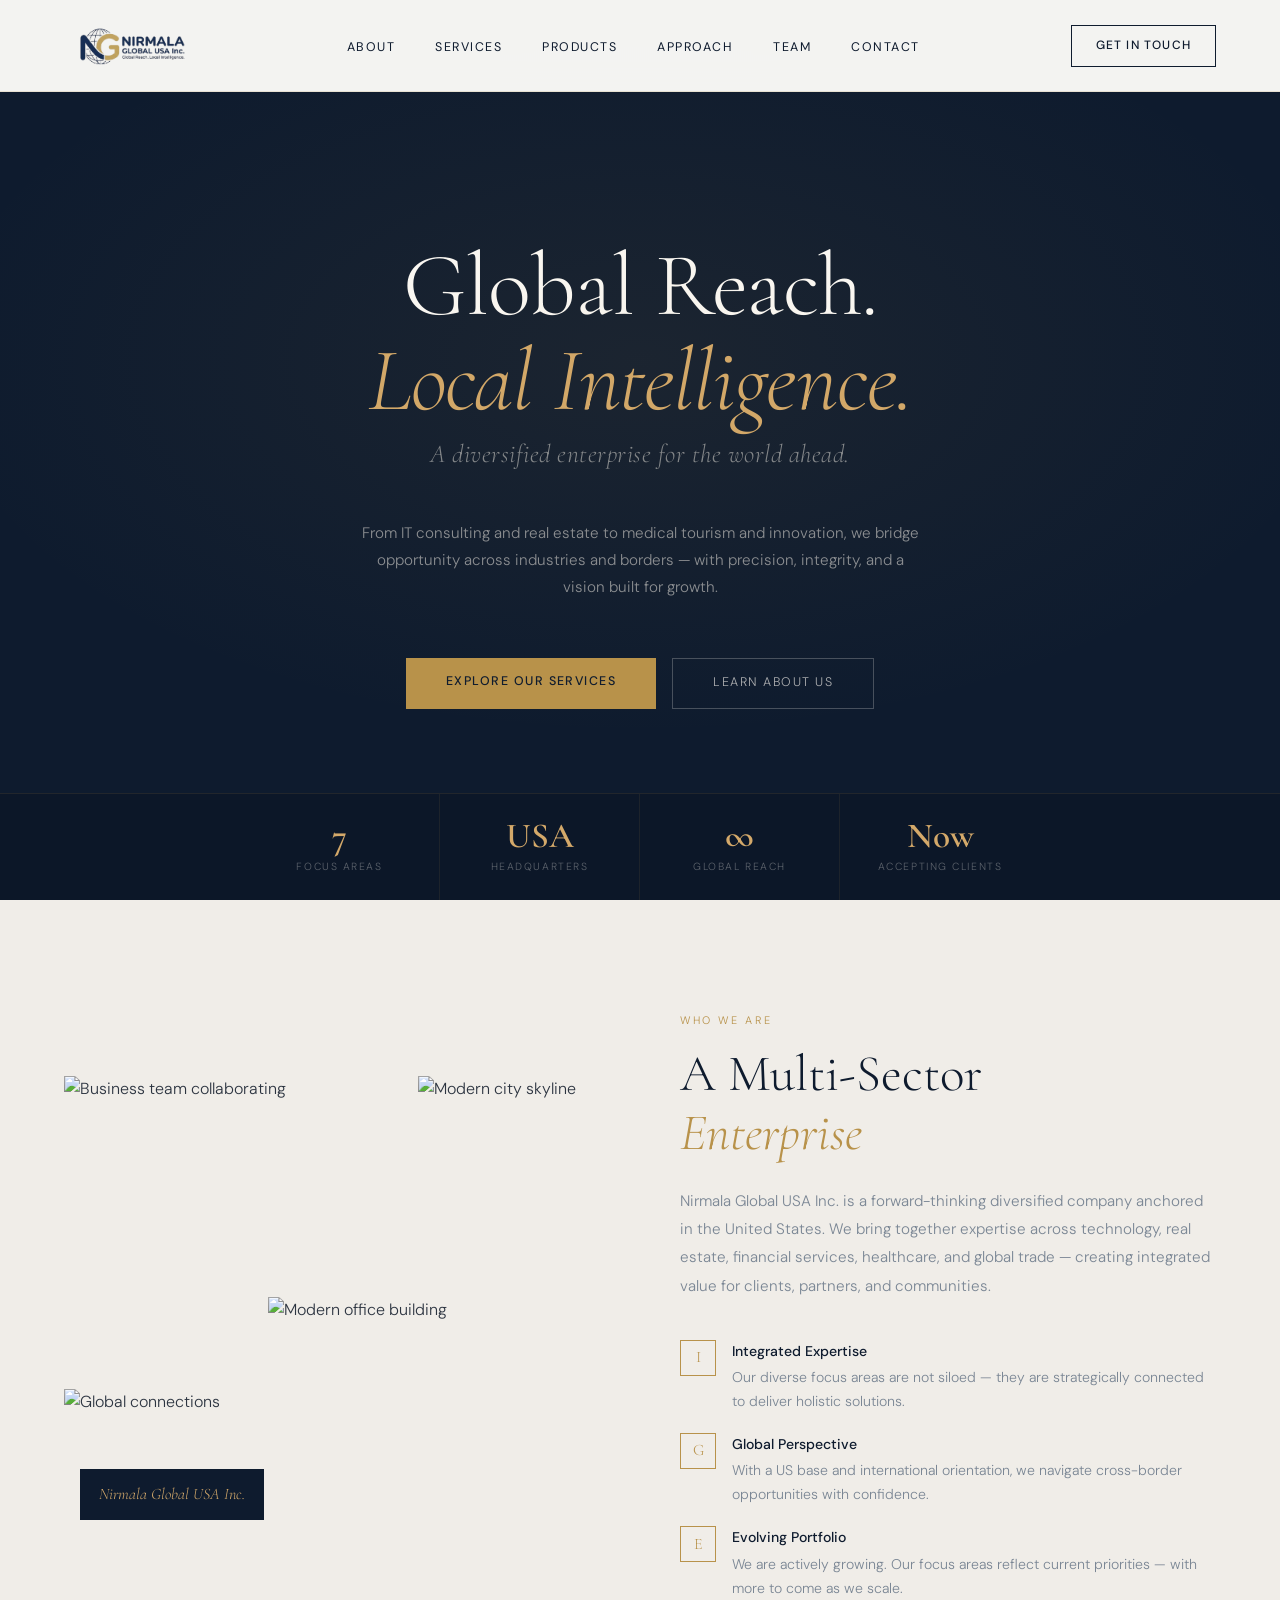
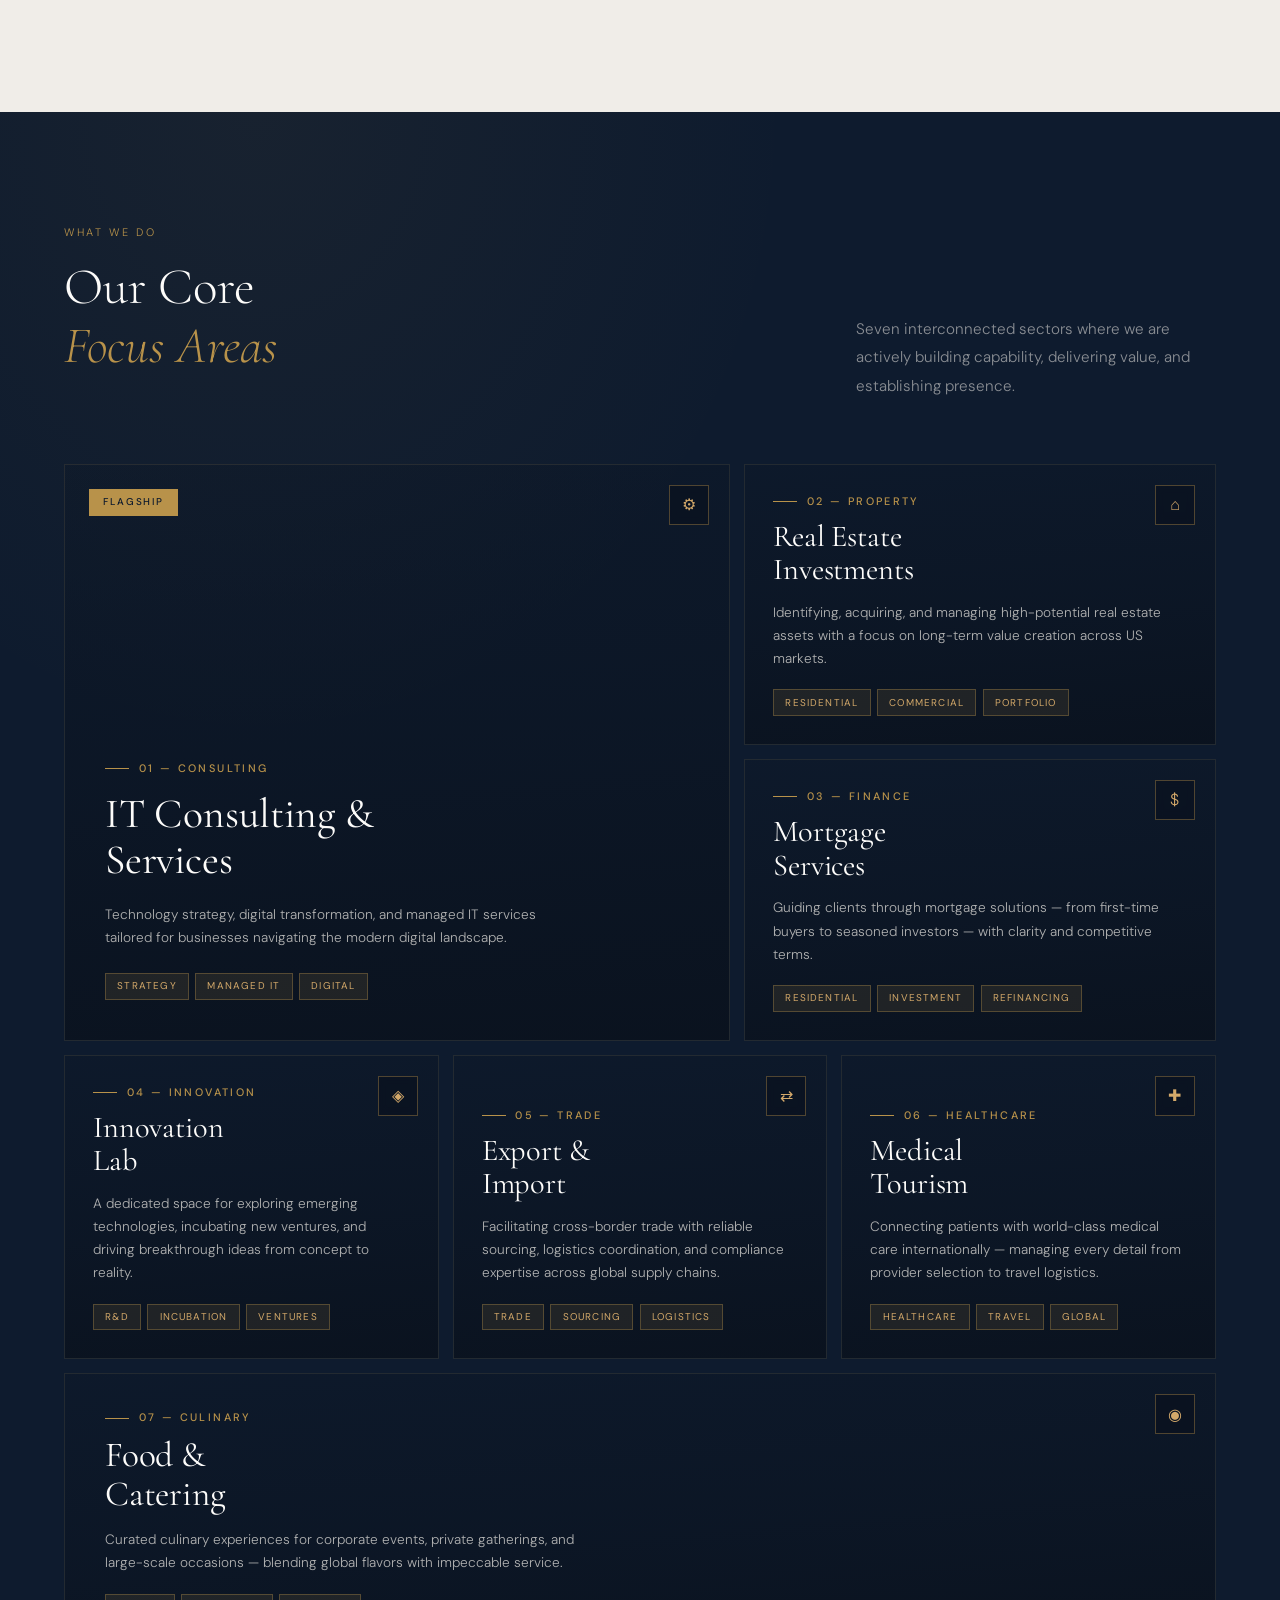
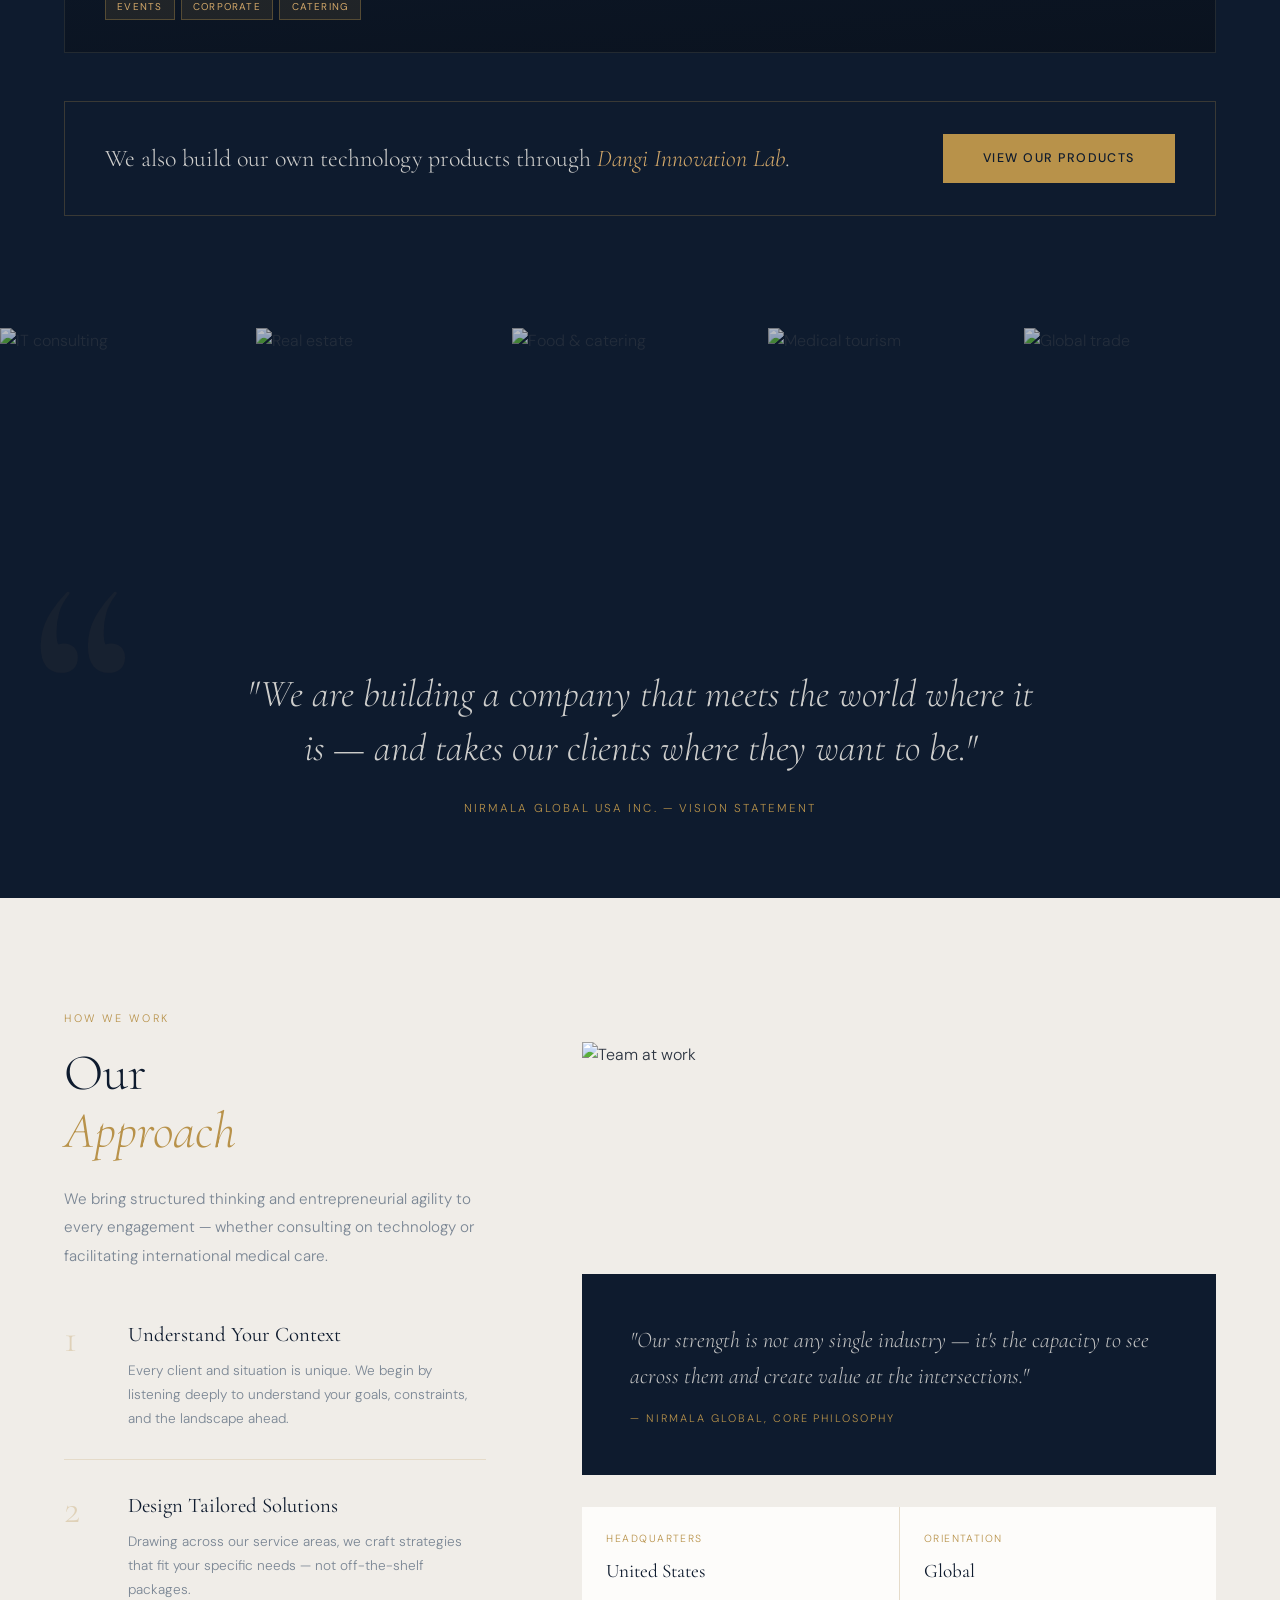
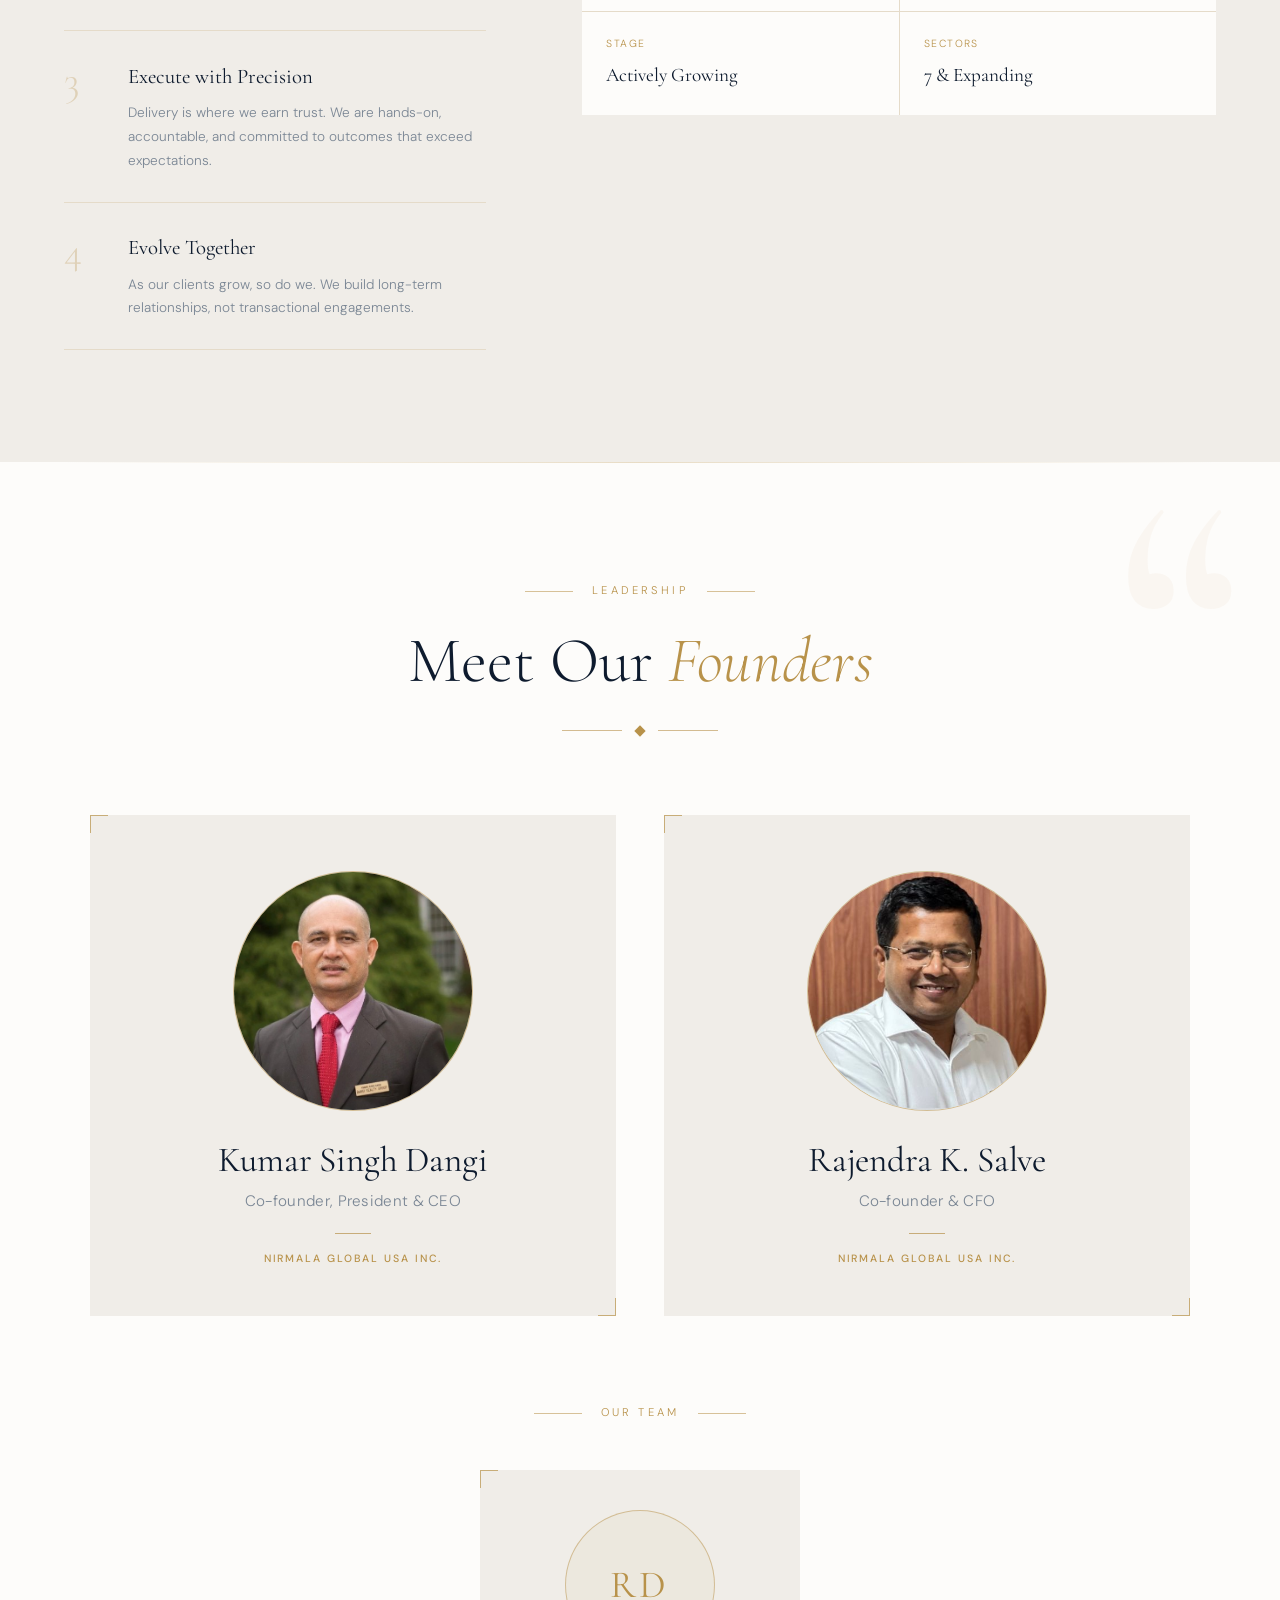
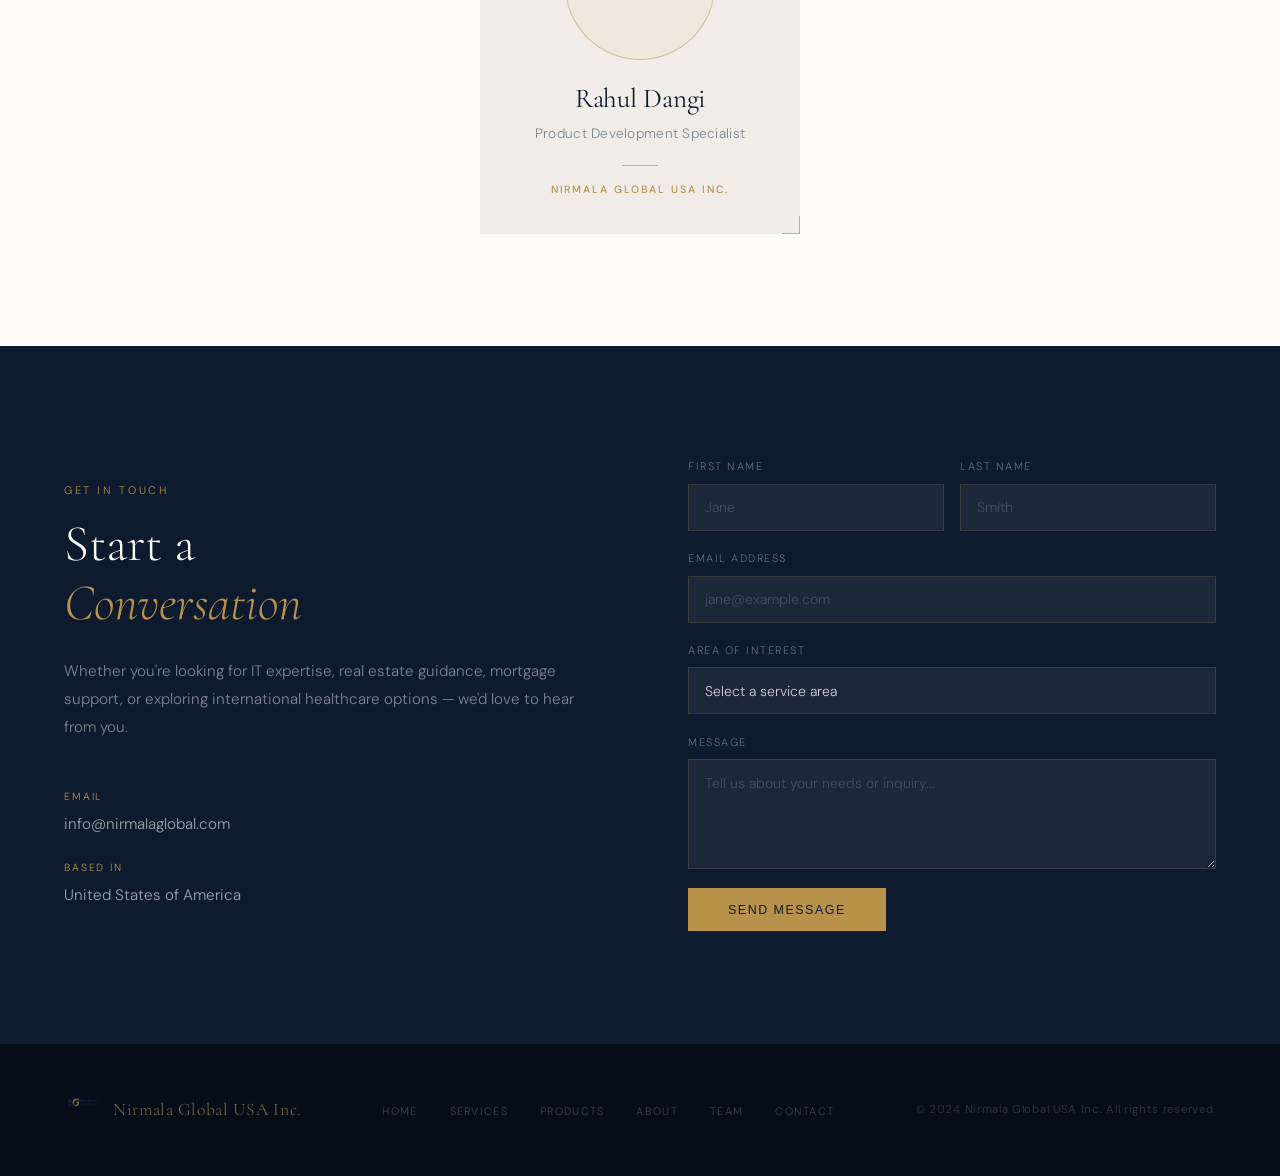
==== index.html @ 161fbc9d "Add Products page and team members section - New products.html listing Dangi Innovation Lab (feature" ====
<!DOCTYPE html>
<html lang="en">
<head>
<meta charset="UTF-8">
<meta name="viewport" content="width=device-width, initial-scale=1.0">
<title>Nirmala Global USA Inc.</title>
<link rel="preconnect" href="https://fonts.googleapis.com">
<link href="https://fonts.googleapis.com/css2?family=Cormorant+Garamond:ital,wght@0,300;0,400;0,600;1,300&family=DM+Sans:wght@300;400;500&display=swap" rel="stylesheet">
<link rel="stylesheet" href="css/styles.css">
</head>
<body>

<!-- NAV -->
<nav>
  <a href="#home" class="nav-logo">
    <img src="assets/nirmala-transparent.png" alt="Nirmala Global USA Inc.">
  </a>
  <ul class="nav-links">
    <li><a href="#about">About</a></li>
    <li><a href="#services">Services</a></li>
    <li><a href="products.html">Products</a></li>
    <li><a href="#approach">Approach</a></li>
    <li><a href="#leadership">Team</a></li>
    <li><a href="#contact">Contact</a></li>
  </ul>
  <a href="#contact" class="nav-cta">Get in Touch</a>
</nav>

<!-- HERO -->
<section class="hero" id="home">
  <div class="hero-bg-img"></div>
  <h1>Global Reach.<br><em>Local Intelligence.</em></h1>
  <p class="hero-tagline">A diversified enterprise for the world ahead.</p>
  <p class="hero-desc">
    From IT consulting and real estate to medical tourism and innovation,
    we bridge opportunity across industries and borders — with precision,
    integrity, and a vision built for growth.
  </p>
  <div class="hero-btns">
    <a href="#services" class="btn-primary">Explore Our Services</a>
    <a href="#about" class="btn-ghost">Learn About Us</a>
  </div>

  <div class="hero-stats">
    <div class="hero-stat">
      <div class="hero-stat-num">7</div>
      <div class="hero-stat-label">Focus Areas</div>
    </div>
    <div class="hero-stat">
      <div class="hero-stat-num">USA</div>
      <div class="hero-stat-label">Headquarters</div>
    </div>
    <div class="hero-stat">
      <div class="hero-stat-num">∞</div>
      <div class="hero-stat-label">Global Reach</div>
    </div>
    <div class="hero-stat">
      <div class="hero-stat-num">Now</div>
      <div class="hero-stat-label">Accepting Clients</div>
    </div>
  </div>
</section>

<!-- ABOUT -->
<section class="about" id="about">
  <div class="about-img-mosaic">
    <img class="mosaic-img mosaic-img-1" src="https://images.unsplash.com/photo-1521737604893-d14cc237f11d?w=800&auto=format&fit=crop&q=70" alt="Business team collaborating">
    <img class="mosaic-img mosaic-img-2" src="https://images.unsplash.com/photo-1486406146926-c627a92ad1ab?w=600&auto=format&fit=crop&q=70" alt="Modern city skyline">
    <img class="mosaic-img mosaic-img-3" src="https://images.unsplash.com/photo-1551836022-deb4988cc6c0?w=500&auto=format&fit=crop&q=70" alt="Global connections">
    <img class="mosaic-img mosaic-img-4" src="https://images.unsplash.com/photo-1560179707-f14e90ef3623?w=800&auto=format&fit=crop&q=70" alt="Modern office building">
    <div class="mosaic-label">Nirmala Global USA Inc.</div>
  </div>
  <div class="about-content">
    <div class="section-label">Who We Are</div>
    <h2 class="section-title">A Multi-Sector<br><em>Enterprise</em></h2>
    <p class="section-body">
      Nirmala Global USA Inc. is a forward-thinking diversified company
      anchored in the United States. We bring together expertise across
      technology, real estate, financial services, healthcare, and global trade
      — creating integrated value for clients, partners, and communities.
    </p>
    <div class="about-features">
      <div class="about-feature">
        <div class="about-feature-icon">I</div>
        <div class="about-feature-text">
          <strong>Integrated Expertise</strong>
          Our diverse focus areas are not siloed — they are strategically connected
          to deliver holistic solutions.
        </div>
      </div>
      <div class="about-feature">
        <div class="about-feature-icon">G</div>
        <div class="about-feature-text">
          <strong>Global Perspective</strong>
          With a US base and international orientation, we navigate
          cross-border opportunities with confidence.
        </div>
      </div>
      <div class="about-feature">
        <div class="about-feature-icon">E</div>
        <div class="about-feature-text">
          <strong>Evolving Portfolio</strong>
          We are actively growing. Our focus areas reflect current priorities —
          with more to come as we scale.
        </div>
      </div>
    </div>
  </div>
</section>

<!-- SERVICES -->
<section class="services" id="services">
  <div class="services-header">
    <div>
      <div class="section-label">What We Do</div>
      <h2 class="section-title">Our Core<br><em>Focus Areas</em></h2>
    </div>
    <p class="section-body" style="max-width:360px;">
      Seven interconnected sectors where we are actively building capability,
      delivering value, and establishing presence.
    </p>
  </div>

  <div class="services-grid">

    <div class="service-card">
      <div class="service-card-bg" style="background-image:url('https://images.unsplash.com/photo-1504384308090-c894fdcc538d?w=1400&auto=format&fit=crop&q=75')"></div>
      <div class="service-card-overlay"></div>
      <div class="service-card-accent-bar"></div>
      <div class="service-card-ribbon">Flagship</div>
      <div class="service-card-corner">⚙</div>
      <div class="service-card-body">
        <div class="service-num">01 — Consulting</div>
        <div class="service-name">IT Consulting &amp;<br>Services</div>
        <p class="service-desc">Technology strategy, digital transformation, and managed IT services tailored for businesses navigating the modern digital landscape.</p>
        <div class="service-tags">
          <span class="service-tag">Strategy</span>
          <span class="service-tag">Managed IT</span>
          <span class="service-tag">Digital</span>
        </div>
      </div>
    </div>

    <div class="service-card">
      <div class="service-card-bg" style="background-image:url('https://images.unsplash.com/photo-1486406146926-c627a92ad1ab?w=800&auto=format&fit=crop&q=70')"></div>
      <div class="service-card-overlay"></div>
      <div class="service-card-accent-bar"></div>
      <div class="service-card-corner">⌂</div>
      <div class="service-card-body">
        <div class="service-num">02 — Property</div>
        <div class="service-name">Real Estate<br>Investments</div>
        <p class="service-desc">Identifying, acquiring, and managing high-potential real estate assets with a focus on long-term value creation across US markets.</p>
        <div class="service-tags">
          <span class="service-tag">Residential</span>
          <span class="service-tag">Commercial</span>
          <span class="service-tag">Portfolio</span>
        </div>
      </div>
    </div>

    <div class="service-card">
      <div class="service-card-bg" style="background-image:url('https://images.unsplash.com/photo-1554224155-6726b3ff858f?w=800&auto=format&fit=crop&q=70')"></div>
      <div class="service-card-overlay"></div>
      <div class="service-card-accent-bar"></div>
      <div class="service-card-corner">$</div>
      <div class="service-card-body">
        <div class="service-num">03 — Finance</div>
        <div class="service-name">Mortgage<br>Services</div>
        <p class="service-desc">Guiding clients through mortgage solutions — from first-time buyers to seasoned investors — with clarity and competitive terms.</p>
        <div class="service-tags">
          <span class="service-tag">Residential</span>
          <span class="service-tag">Investment</span>
          <span class="service-tag">Refinancing</span>
        </div>
      </div>
    </div>

    <div class="service-card">
      <div class="service-card-bg" style="background-image:url('https://images.unsplash.com/photo-1518770660439-4636190af475?w=800&auto=format&fit=crop&q=70')"></div>
      <div class="service-card-overlay"></div>
      <div class="service-card-accent-bar"></div>
      <div class="service-card-corner">◈</div>
      <div class="service-card-body">
        <div class="service-num">04 — Innovation</div>
        <div class="service-name">Innovation<br>Lab</div>
        <p class="service-desc">A dedicated space for exploring emerging technologies, incubating new ventures, and driving breakthrough ideas from concept to reality.</p>
        <div class="service-tags">
          <span class="service-tag">R&amp;D</span>
          <span class="service-tag">Incubation</span>
          <span class="service-tag">Ventures</span>
        </div>
      </div>
    </div>

    <div class="service-card">
      <div class="service-card-bg" style="background-image:url('https://images.unsplash.com/photo-1586528116311-ad8dd3c8310d?w=800&auto=format&fit=crop&q=70')"></div>
      <div class="service-card-overlay"></div>
      <div class="service-card-accent-bar"></div>
      <div class="service-card-corner">⇄</div>
      <div class="service-card-body">
        <div class="service-num">05 — Trade</div>
        <div class="service-name">Export &amp;<br>Import</div>
        <p class="service-desc">Facilitating cross-border trade with reliable sourcing, logistics coordination, and compliance expertise across global supply chains.</p>
        <div class="service-tags">
          <span class="service-tag">Trade</span>
          <span class="service-tag">Sourcing</span>
          <span class="service-tag">Logistics</span>
        </div>
      </div>
    </div>

    <div class="service-card">
      <div class="service-card-bg" style="background-image:url('https://images.unsplash.com/photo-1576091160399-112ba8d25d1d?w=1200&auto=format&fit=crop&q=70')"></div>
      <div class="service-card-overlay"></div>
      <div class="service-card-accent-bar"></div>
      <div class="service-card-corner">✚</div>
      <div class="service-card-body">
        <div class="service-num">06 — Healthcare</div>
        <div class="service-name">Medical<br>Tourism</div>
        <p class="service-desc">Connecting patients with world-class medical care internationally — managing every detail from provider selection to travel logistics.</p>
        <div class="service-tags">
          <span class="service-tag">Healthcare</span>
          <span class="service-tag">Travel</span>
          <span class="service-tag">Global</span>
        </div>
      </div>
    </div>

    <div class="service-card">
      <div class="service-card-bg" style="background-image:url('https://images.unsplash.com/photo-1414235077428-338989a2e8c0?w=800&auto=format&fit=crop&q=70')"></div>
      <div class="service-card-overlay"></div>
      <div class="service-card-accent-bar"></div>
      <div class="service-card-corner">◉</div>
      <div class="service-card-body">
        <div class="service-num">07 — Culinary</div>
        <div class="service-name">Food &amp;<br>Catering</div>
        <p class="service-desc">Curated culinary experiences for corporate events, private gatherings, and large-scale occasions — blending global flavors with impeccable service.</p>
        <div class="service-tags">
          <span class="service-tag">Events</span>
          <span class="service-tag">Corporate</span>
          <span class="service-tag">Catering</span>
        </div>
      </div>
    </div>

  </div>

  <div class="services-products-cta">
    <p>We also build our own technology products through <em>Dangi Innovation Lab</em>.</p>
    <a href="products.html" class="btn-primary">View Our Products</a>
  </div>
</section>

<!-- GALLERY STRIP -->
<div class="gallery-strip">
  <div class="gallery-strip-inner">
    <div class="gallery-strip-item">
      <img src="https://images.unsplash.com/photo-1504384308090-c894fdcc538d?w=600&auto=format&fit=crop&q=70" alt="IT consulting">
      <div class="gallery-strip-item-label">IT Consulting</div>
    </div>
    <div class="gallery-strip-item">
      <img src="https://images.unsplash.com/photo-1560518883-ce09059eeffa?w=600&auto=format&fit=crop&q=70" alt="Real estate">
      <div class="gallery-strip-item-label">Real Estate</div>
    </div>
    <div class="gallery-strip-item">
      <img src="https://images.unsplash.com/photo-1414235077428-338989a2e8c0?w=600&auto=format&fit=crop&q=70" alt="Food & catering">
      <div class="gallery-strip-item-label">Food &amp; Catering</div>
    </div>
    <div class="gallery-strip-item">
      <img src="https://images.unsplash.com/photo-1576091160399-112ba8d25d1d?w=600&auto=format&fit=crop&q=70" alt="Medical tourism">
      <div class="gallery-strip-item-label">Medical Tourism</div>
    </div>
    <div class="gallery-strip-item">
      <img src="https://images.unsplash.com/photo-1586528116311-ad8dd3c8310d?w=600&auto=format&fit=crop&q=70" alt="Global trade">
      <div class="gallery-strip-item-label">Global Trade</div>
    </div>
  </div>
</div>

<!-- QUOTE BAND -->
<div class="quote-band">
  <p class="quote-text">
    "We are building a company that meets the world where it is —
    and takes our clients where they want to be."
  </p>
  <div class="quote-attr">Nirmala Global USA Inc. — Vision Statement</div>
</div>

<!-- APPROACH -->
<section class="approach" id="approach">
  <div>
    <div class="section-label">How We Work</div>
    <h2 class="section-title">Our<br><em>Approach</em></h2>
    <p class="section-body">
      We bring structured thinking and entrepreneurial agility to every
      engagement — whether consulting on technology or facilitating
      international medical care.
    </p>
    <div class="approach-steps">
      <div class="approach-step">
        <div class="step-num">1</div>
        <div class="step-content">
          <h4>Understand Your Context</h4>
          <p>Every client and situation is unique. We begin by listening deeply to
          understand your goals, constraints, and the landscape ahead.</p>
        </div>
      </div>
      <div class="approach-step">
        <div class="step-num">2</div>
        <div class="step-content">
          <h4>Design Tailored Solutions</h4>
          <p>Drawing across our service areas, we craft strategies that fit your
          specific needs — not off-the-shelf packages.</p>
        </div>
      </div>
      <div class="approach-step">
        <div class="step-num">3</div>
        <div class="step-content">
          <h4>Execute with Precision</h4>
          <p>Delivery is where we earn trust. We are hands-on, accountable, and
          committed to outcomes that exceed expectations.</p>
        </div>
      </div>
      <div class="approach-step">
        <div class="step-num">4</div>
        <div class="step-content">
          <h4>Evolve Together</h4>
          <p>As our clients grow, so do we. We build long-term relationships,
          not transactional engagements.</p>
        </div>
      </div>
    </div>
  </div>

  <div class="approach-right">
    <div style="width:100%;height:200px;overflow:hidden;margin-bottom:2rem;">
      <img src="https://images.unsplash.com/photo-1522071820081-009f0129c71c?w=900&auto=format&fit=crop&q=75" alt="Team at work" style="width:100%;height:100%;object-fit:cover;display:block;">
    </div>
    <div class="approach-highlight">
      <p>"Our strength is not any single industry — it's the capacity
      to see across them and create value at the intersections."</p>
      <span>— Nirmala Global, Core Philosophy</span>
    </div>
    <div class="approach-pillars">
      <div class="approach-pillar">
        <div class="pillar-label">Headquarters</div>
        <div class="pillar-value">United States</div>
      </div>
      <div class="approach-pillar">
        <div class="pillar-label">Orientation</div>
        <div class="pillar-value">Global</div>
      </div>
      <div class="approach-pillar">
        <div class="pillar-label">Stage</div>
        <div class="pillar-value">Actively Growing</div>
      </div>
      <div class="approach-pillar">
        <div class="pillar-label">Sectors</div>
        <div class="pillar-value">7 &amp; Expanding</div>
      </div>
    </div>
  </div>
</section>

<!-- LEADERSHIP -->
<section class="leadership" id="leadership">
  <div class="leadership-header">
    <div class="leadership-eyebrow"><span>Leadership</span></div>
    <h2 class="section-title leadership-title">Meet Our <em>Founders</em></h2>
    <div class="leadership-ornament">
      <span class="leadership-ornament-line"></span>
      <span class="leadership-ornament-diamond"></span>
      <span class="leadership-ornament-line"></span>
    </div>
  </div>

  <div class="team-grid">

    <article class="team-card">
      <div class="team-card-avatar">
        <span class="team-monogram">KSD</span>
        <img src="assets/kumar-singh-dangi.jpg" alt="Kumar Singh Dangi" onerror="this.remove()">
      </div>
      <div class="team-card-body">
        <h3 class="team-name">Kumar Singh Dangi</h3>
        <div class="team-role">Co-founder, President &amp; CEO</div>
        <div class="team-divider"></div>
        <div class="team-org">Nirmala Global USA Inc.</div>
      </div>
    </article>

    <article class="team-card">
      <div class="team-card-avatar">
        <span class="team-monogram">RKS</span>
        <img src="assets/rajendra-salve.jpg" alt="Rajendra K. Salve" onerror="this.remove()">
      </div>
      <div class="team-card-body">
        <h3 class="team-name">Rajendra K. Salve</h3>
        <div class="team-role">Co-founder &amp; CFO</div>
        <div class="team-divider"></div>
        <div class="team-org">Nirmala Global USA Inc.</div>
      </div>
    </article>

  </div>

  <!-- TEAM -->
  <div class="team-subheader">
    <div class="leadership-eyebrow"><span>Our Team</span></div>
  </div>

  <div class="team-grid team-grid-members">
    <!--
      TEAM MEMBER TEMPLATE: copy one <article> block to add a person.
      Add the photo at the <img> path; until then the initials are shown.
    -->
    <article class="team-card team-card-member">
      <div class="team-card-avatar">
        <span class="team-monogram">RD</span>
        <img src="assets/rahul-dangi.jpg" alt="Rahul Dangi" onerror="this.remove()">
      </div>
      <div class="team-card-body">
        <h3 class="team-name">Rahul Dangi</h3>
        <div class="team-role">Product Development Specialist</div>
        <div class="team-divider"></div>
        <div class="team-org">Nirmala Global USA Inc.</div>
      </div>
    </article>
  </div>
</section>

<!-- CONTACT -->
<section class="contact" id="contact">
  <div>
    <div class="section-label">Get In Touch</div>
    <h2 class="section-title">Start a<br><em>Conversation</em></h2>
    <p class="section-body">
      Whether you're looking for IT expertise, real estate guidance, mortgage
      support, or exploring international healthcare options — we'd love to
      hear from you.
    </p>
    <div style="margin-top:3rem; display:flex; flex-direction:column; gap:1.5rem;">
      <div>
        <div style="font-size:0.65rem;letter-spacing:0.18em;text-transform:uppercase;color:var(--gold);margin-bottom:0.4rem;">Email</div>
        <div style="font-size:0.95rem;color:rgba(240,237,232,0.65);">info@nirmalaglobal.com</div>
      </div>
      <div>
        <div style="font-size:0.65rem;letter-spacing:0.18em;text-transform:uppercase;color:var(--gold);margin-bottom:0.4rem;">Based In</div>
        <div style="font-size:0.95rem;color:rgba(240,237,232,0.65);">United States of America</div>
      </div>
    </div>
  </div>

  <div>
    <div class="contact-form">
      <div class="form-row">
        <div class="form-group">
          <label>First Name</label>
          <input type="text" placeholder="Jane">
        </div>
        <div class="form-group">
          <label>Last Name</label>
          <input type="text" placeholder="Smith">
        </div>
      </div>
      <div class="form-group">
        <label>Email Address</label>
        <input type="email" placeholder="jane@example.com">
      </div>
      <div class="form-group">
        <label>Area of Interest</label>
        <select>
          <option value="" disabled selected>Select a service area</option>
          <option>IT Consulting &amp; Services</option>
          <option>Real Estate Investments</option>
          <option>Mortgage Services</option>
          <option>Innovation Lab</option>
          <option>Export &amp; Import</option>
          <option>Medical Tourism</option>
          <option>Food &amp; Catering Services</option>
          <option>General Inquiry</option>
        </select>
      </div>
      <div class="form-group">
        <label>Message</label>
        <textarea placeholder="Tell us about your needs or inquiry..."></textarea>
      </div>
      <button class="btn-primary" type="button" style="align-self:flex-start;">Send Message</button>
    </div>
  </div>
</section>

<!-- FOOTER -->
<footer>
  <div style="display:flex;align-items:center;gap:0.8rem;">
    <div style="width:36px;height:36px;overflow:hidden;flex-shrink:0;opacity:0.75;">
      <img src="assets/nirmala-transparent.png" alt="Nirmala Global USA Inc." style="width:100%;height:auto;display:block;object-fit:contain;object-position:top;">
    </div>
    <div class="footer-brand">Nirmala Global USA Inc.</div>
  </div>
  <ul class="footer-links">
    <li><a href="#home">Home</a></li>
    <li><a href="#services">Services</a></li>
    <li><a href="products.html">Products</a></li>
    <li><a href="#about">About</a></li>
    <li><a href="#leadership">Team</a></li>
    <li><a href="#contact">Contact</a></li>
  </ul>
  <div class="footer-copy">© 2024 Nirmala Global USA Inc. All rights reserved.</div>
</footer>

</body>
</html>
---- css/styles.css ----
*, *::before, *::after { box-sizing: border-box; margin: 0; padding: 0; }

:root {
  --gold: #B8924A;
  --gold-light: #D4A96A;
  --gold-pale: #F5EDD8;
  --navy: #0E1B2E;
  --navy-mid: #1C2E46;
  --slate: #3A4A5C;
  --mist: #F0EDE8;
  --white: #FDFCFA;
  --text-body: #2C3440;
  --text-muted: #7A8694;
  --border: rgba(184,146,74,0.2);
}

html { scroll-behavior: smooth; }

body {
  font-family: 'DM Sans', sans-serif;
  background: var(--white);
  color: var(--text-body);
  line-height: 1.6;
  font-weight: 300;
}

/* ─── NAV ─── */
nav {
  position: fixed; top: 0; left: 0; right: 0; z-index: 100;
  display: flex; align-items: center; justify-content: space-between;
  padding: 0.6rem 5vw;
  background: rgba(253,252,250,0.96);
  backdrop-filter: blur(12px);
  border-bottom: 1px solid rgba(184,146,74,0.18);
}

.nav-logo {
  display: flex; align-items: center; gap: 0;
  text-decoration: none;
}
.nav-logo img {
  height: 72px; width: auto; display: block;
}

.nav-links {
  display: flex; gap: 2.5rem; list-style: none;
}
.nav-links a {
  font-size: 0.78rem; letter-spacing: 0.12em; text-transform: uppercase;
  color: var(--navy); text-decoration: none;
  font-weight: 400;
  transition: color 0.2s;
}
.nav-links a:hover { color: var(--gold); }

.nav-cta {
  font-size: 0.75rem; letter-spacing: 0.1em; text-transform: uppercase;
  padding: 0.65rem 1.5rem;
  border: 1px solid var(--navy);
  color: var(--navy);
  background: transparent;
  cursor: pointer; text-decoration: none;
  font-weight: 500;
  transition: background 0.2s, color 0.2s, border-color 0.2s;
}
.nav-cta:hover { background: var(--navy); color: var(--gold-light); border-color: var(--navy); }

/* ─── HERO ─── */
.hero {
  min-height: 100vh;
  background: var(--navy);
  display: flex; flex-direction: column; align-items: center; justify-content: center;
  text-align: center;
  padding: 8rem 5vw 5rem;
  position: relative; overflow: hidden;
}

.hero::before {
  content: '';
  position: absolute; inset: 0;
  background: radial-gradient(ellipse 80% 60% at 50% 40%, rgba(184,146,74,0.08) 0%, transparent 70%);
  pointer-events: none;
}

.hero-eyebrow {
  font-size: 0.7rem; letter-spacing: 0.28em; text-transform: uppercase;
  color: var(--gold);
  margin-bottom: 1.8rem;
  display: flex; align-items: center; gap: 1rem;
}
.hero-eyebrow::before, .hero-eyebrow::after {
  content: ''; display: block; width: 2.5rem; height: 1px; background: var(--gold); opacity: 0.5;
}

.hero h1 {
  font-family: 'Cormorant Garamond', serif;
  font-size: clamp(3rem, 7vw, 6.5rem);
  font-weight: 300; line-height: 1.05;
  color: var(--white);
  letter-spacing: -0.01em;
  margin-bottom: 0.4rem;
}

.hero h1 em {
  font-style: italic; color: var(--gold-light);
}

.hero-tagline {
  font-family: 'Cormorant Garamond', serif;
  font-size: clamp(1.1rem, 2.5vw, 1.6rem);
  font-weight: 300; font-style: italic;
  color: rgba(240,237,232,0.5);
  margin-bottom: 2.8rem;
  letter-spacing: 0.02em;
}

.hero-desc {
  max-width: 560px;
  font-size: 0.95rem; line-height: 1.8;
  color: rgba(240,237,232,0.55);
  margin-bottom: 3.5rem;
}

.hero-btns {
  display: flex; gap: 1rem; flex-wrap: wrap; justify-content: center;
}

.btn-primary {
  padding: 0.9rem 2.5rem;
  background: var(--gold);
  color: var(--navy);
  font-size: 0.78rem; letter-spacing: 0.12em; text-transform: uppercase;
  font-weight: 500;
  text-decoration: none; border: none; cursor: pointer;
  transition: background 0.2s;
}
.btn-primary:hover { background: var(--gold-light); }

.btn-ghost {
  padding: 0.9rem 2.5rem;
  border: 1px solid rgba(240,237,232,0.25);
  color: rgba(240,237,232,0.7);
  font-size: 0.78rem; letter-spacing: 0.12em; text-transform: uppercase;
  text-decoration: none; cursor: pointer;
  transition: border-color 0.2s, color 0.2s;
  background: transparent;
}
.btn-ghost:hover { border-color: var(--gold); color: var(--gold-light); }

.hero-stats {
  position: absolute; bottom: 0; left: 0; right: 0;
  display: flex; justify-content: center;
  border-top: 1px solid rgba(184,146,74,0.12);
  background: rgba(10,20,35,0.5);
}
.hero-stat {
  flex: 1; max-width: 200px;
  padding: 1.5rem 1rem; text-align: center;
  border-right: 1px solid rgba(184,146,74,0.1);
}
.hero-stat:last-child { border-right: none; }
.hero-stat-num {
  font-family: 'Cormorant Garamond', serif;
  font-size: 2.2rem; font-weight: 600;
  color: var(--gold-light);
  line-height: 1;
}
.hero-stat-label {
  font-size: 0.65rem; letter-spacing: 0.15em; text-transform: uppercase;
  color: rgba(240,237,232,0.35);
  margin-top: 0.4rem;
}

/* ─── SECTION BASE ─── */
section { padding: 7rem 5vw; }

.section-label {
  font-size: 0.68rem; letter-spacing: 0.24em; text-transform: uppercase;
  color: var(--gold); margin-bottom: 1rem;
}

.section-title {
  font-family: 'Cormorant Garamond', serif;
  font-size: clamp(2rem, 4vw, 3.2rem);
  font-weight: 300; line-height: 1.15;
  color: var(--navy);
  margin-bottom: 1.5rem;
}

.section-title em { font-style: italic; color: var(--gold); }

.section-body {
  font-size: 0.95rem; color: var(--text-muted);
  line-height: 1.85; max-width: 560px;
}

/* ─── ABOUT ─── */
.about {
  background: var(--mist);
  display: grid; grid-template-columns: 1fr 1fr; gap: 5rem; align-items: center;
}

.about-visual {
  position: relative; height: 420px;
}

.about-card {
  position: absolute;
  background: var(--navy);
  padding: 2.5rem;
}
.about-card-main {
  inset: 0 3rem 3rem 0;
  display: flex; flex-direction: column; justify-content: flex-end;
}
.about-card-accent {
  right: 0; bottom: 0; width: 55%; height: 45%;
  background: var(--gold);
  display: flex; align-items: center; justify-content: center;
}
.about-card-title {
  font-family: 'Cormorant Garamond', serif;
  font-size: 2rem; font-weight: 300;
  color: var(--white); line-height: 1.2;
}
.about-card-sub {
  font-size: 0.7rem; letter-spacing: 0.14em; text-transform: uppercase;
  color: rgba(212,169,106,0.6); margin-top: 0.5rem;
}
.about-card-accent-text {
  font-family: 'Cormorant Garamond', serif;
  font-size: 1.1rem; font-style: italic;
  color: var(--navy); text-align: center; padding: 1rem;
  line-height: 1.4;
}

.about-content { }
.about-features {
  margin-top: 2.5rem;
  display: flex; flex-direction: column; gap: 1.2rem;
}
.about-feature {
  display: flex; gap: 1rem; align-items: flex-start;
}
.about-feature-icon {
  width: 36px; height: 36px; flex-shrink: 0;
  border: 1px solid var(--gold);
  display: flex; align-items: center; justify-content: center;
  font-family: 'Cormorant Garamond', serif;
  font-size: 1rem; color: var(--gold);
}
.about-feature-text {
  font-size: 0.88rem; color: var(--text-muted); line-height: 1.7;
}
.about-feature-text strong {
  font-weight: 500; color: var(--navy); display: block; margin-bottom: 0.15rem;
}

/* ─── SERVICES ─── */
.services { background: var(--navy); padding: 7rem 5vw; position: relative; overflow: hidden; }
.services::before {
  content: ''; position: absolute; inset: 0;
  background: radial-gradient(ellipse 60% 50% at 20% 0%, rgba(184,146,74,0.06) 0%, transparent 70%);
  pointer-events: none;
}
.services-header {
  display: flex; justify-content: space-between; align-items: flex-end;
  margin-bottom: 4rem; flex-wrap: wrap; gap: 2rem;
  position: relative; z-index: 2;
}
.services-header .section-title { color: var(--white); }
.services-header .section-body { color: rgba(240,237,232,0.55); }

.services-grid {
  display: grid;
  grid-template-columns: repeat(12, 1fr);
  gap: 14px;
  position: relative; z-index: 2;
}

/* Asymmetric magazine grid */
.service-card:nth-child(1) { grid-column: span 7; grid-row: span 2; min-height: 520px; }
.service-card:nth-child(2) { grid-column: span 5; }
.service-card:nth-child(3) { grid-column: span 5; }
.service-card:nth-child(4) { grid-column: span 4; }
.service-card:nth-child(5) { grid-column: span 4; }
.service-card:nth-child(6) { grid-column: span 4; }
.service-card:nth-child(7) { grid-column: span 12; min-height: 280px; }

.service-card {
  position: relative; overflow: hidden;
  min-height: 260px;
  cursor: default;
  display: flex; flex-direction: column; justify-content: flex-end;
  border: 1px solid rgba(184,146,74,0.12);
  transition: border-color 0.4s, transform 0.4s;
}
.service-card:hover {
  border-color: rgba(184,146,74,0.5);
  transform: translateY(-3px);
}

.service-card-bg {
  position: absolute; inset: 0;
  background-size: cover; background-position: center;
  transition: transform 0.8s ease, filter 0.4s;
  filter: brightness(0.55) saturate(0.9) contrast(1.05);
}
.service-card:hover .service-card-bg {
  transform: scale(1.08);
  filter: brightness(0.65) saturate(1.1) contrast(1.1);
}

.service-card-overlay {
  position: absolute; inset: 0;
  background: linear-gradient(175deg, rgba(10,18,30,0.2) 0%, rgba(10,18,30,0.55) 55%, rgba(10,18,30,0.95) 100%);
  transition: opacity 0.4s;
}

.service-card-accent-bar {
  position: absolute; bottom: 0; left: 0; right: 0;
  height: 3px;
  background: var(--gold);
  transform: scaleX(0); transform-origin: left;
  transition: transform 0.5s ease;
}
.service-card:hover .service-card-accent-bar { transform: scaleX(1); }

.service-card-body {
  position: relative; z-index: 2;
  padding: 1.75rem 1.75rem 1.75rem;
  display: flex; flex-direction: column; gap: 0.6rem;
}

/* Featured large card gets more padding and larger type */
.service-card:nth-child(1) .service-card-body {
  padding: 2.5rem;
  gap: 0.9rem;
}
.service-card:nth-child(1) .service-name {
  font-size: 2.6rem;
}
.service-card:nth-child(7) .service-card-body {
  padding: 2rem 2.5rem;
}
.service-card:nth-child(7) .service-name {
  font-size: 2.2rem;
}

.service-num {
  display: inline-flex; align-items: center; gap: 0.6rem;
  font-family: 'DM Sans', sans-serif;
  font-size: 0.68rem; font-weight: 500;
  letter-spacing: 0.22em; text-transform: uppercase;
  color: var(--gold);
}
.service-num::before {
  content: ''; display: inline-block;
  width: 24px; height: 1px; background: var(--gold);
}

.service-name {
  font-family: 'Cormorant Garamond', serif;
  font-size: 1.9rem; font-weight: 400; line-height: 1.1;
  color: var(--white);
  letter-spacing: -0.005em;
}

.service-desc {
  font-size: 0.85rem; color: rgba(240,237,232,0.72);
  line-height: 1.7; max-width: 480px;
  margin-top: 0.3rem;
}

.service-tags {
  display: flex; flex-wrap: wrap; gap: 0.4rem;
  margin-top: 0.6rem;
}
.service-tag {
  font-size: 0.62rem; letter-spacing: 0.12em; text-transform: uppercase;
  padding: 0.28rem 0.7rem;
  background: rgba(184,146,74,0.12);
  border: 1px solid rgba(184,146,74,0.35);
  color: var(--gold-light);
  font-weight: 400;
  transition: background 0.3s, border-color 0.3s;
}
.service-card:hover .service-tag {
  background: rgba(184,146,74,0.22);
  border-color: rgba(184,146,74,0.6);
}

/* corner label */
.service-card-corner {
  position: absolute; top: 1.25rem; right: 1.25rem; z-index: 2;
  width: 40px; height: 40px;
  background: rgba(10,18,30,0.7);
  backdrop-filter: blur(4px);
  border: 1px solid rgba(184,146,74,0.4);
  display: flex; align-items: center; justify-content: center;
  font-size: 1rem; color: var(--gold-light);
  transition: border-color 0.3s, color 0.3s, background 0.3s, transform 0.3s;
}
.service-card:hover .service-card-corner {
  border-color: var(--gold);
  background: rgba(184,146,74,0.25);
  transform: rotate(-8deg) scale(1.08);
}

/* "Featured" ribbon for large card */
.service-card-ribbon {
  position: absolute; top: 1.5rem; left: 1.5rem; z-index: 2;
  padding: 0.35rem 0.9rem;
  background: var(--gold);
  color: var(--navy);
  font-size: 0.62rem; font-weight: 500;
  letter-spacing: 0.18em; text-transform: uppercase;
}

/* ─── DIVIDER ─── */
.quote-band {
  background: var(--navy);
  padding: 5rem 5vw;
  text-align: center;
  position: relative; overflow: hidden;
}
.quote-band::before {
  content: '\201C';
  font-family: 'Cormorant Garamond', serif;
  font-size: 18rem; font-weight: 600;
  color: rgba(184,146,74,0.05);
  position: absolute; top: -3rem; left: 2rem; line-height: 1;
  pointer-events: none;
}
.quote-text {
  font-family: 'Cormorant Garamond', serif;
  font-size: clamp(1.5rem, 3vw, 2.5rem);
  font-weight: 300; font-style: italic;
  color: rgba(240,237,232,0.85);
  max-width: 800px; margin: 0 auto 1.5rem;
  line-height: 1.4;
}
.quote-attr {
  font-size: 0.72rem; letter-spacing: 0.18em; text-transform: uppercase;
  color: var(--gold);
}

/* ─── APPROACH ─── */
.approach {
  background: var(--mist);
  display: grid; grid-template-columns: 1fr 1.5fr; gap: 6rem; align-items: start;
}
.approach-steps {
  margin-top: 3rem;
  display: flex; flex-direction: column; gap: 0;
}
.approach-step {
  display: flex; gap: 1.5rem;
  padding: 1.8rem 0;
  border-bottom: 1px solid var(--border);
}
.approach-step:first-child { padding-top: 0; }
.step-num {
  font-family: 'Cormorant Garamond', serif;
  font-size: 2.5rem; font-weight: 300;
  color: rgba(184,146,74,0.3); line-height: 1; flex-shrink: 0; width: 2.5rem;
}
.step-content h4 {
  font-family: 'Cormorant Garamond', serif;
  font-size: 1.3rem; font-weight: 400;
  color: var(--navy); margin-bottom: 0.5rem;
}
.step-content p {
  font-size: 0.85rem; color: var(--text-muted); line-height: 1.75;
}

.approach-right { padding-top: 2rem; }
.approach-highlight {
  background: var(--navy);
  padding: 3rem;
  margin-bottom: 2rem;
}
.approach-highlight p {
  font-family: 'Cormorant Garamond', serif;
  font-size: 1.4rem; font-weight: 300; font-style: italic;
  color: rgba(240,237,232,0.8); line-height: 1.6;
}
.approach-highlight span {
  display: block; margin-top: 1rem;
  font-size: 0.68rem; letter-spacing: 0.18em; text-transform: uppercase;
  color: var(--gold); font-style: normal; font-family: 'DM Sans', sans-serif;
}

.approach-pillars {
  display: grid; grid-template-columns: 1fr 1fr; gap: 1px;
  background: var(--border);
}
.approach-pillar {
  background: var(--white);
  padding: 1.5rem;
}
.pillar-label {
  font-size: 0.65rem; letter-spacing: 0.14em; text-transform: uppercase;
  color: var(--gold); margin-bottom: 0.5rem;
}
.pillar-value {
  font-family: 'Cormorant Garamond', serif;
  font-size: 1.2rem; font-weight: 400;
  color: var(--navy);
}

/* ─── CONTACT ─── */
.contact {
  background: var(--navy);
  display: grid; grid-template-columns: 1fr 1fr; gap: 6rem; align-items: center;
}
.contact .section-title { color: var(--white); }
.contact .section-body { color: rgba(240,237,232,0.5); }

.contact-form {
  display: flex; flex-direction: column; gap: 1.2rem;
}
.form-row { display: grid; grid-template-columns: 1fr 1fr; gap: 1rem; }
.form-group {
  display: flex; flex-direction: column; gap: 0.5rem;
}
.form-group label {
  font-size: 0.68rem; letter-spacing: 0.14em; text-transform: uppercase;
  color: rgba(240,237,232,0.4);
}
.form-group input,
.form-group select,
.form-group textarea {
  background: rgba(240,237,232,0.06);
  border: 1px solid rgba(184,146,74,0.2);
  color: rgba(240,237,232,0.85);
  padding: 0.85rem 1rem;
  font-family: 'DM Sans', sans-serif;
  font-size: 0.88rem; font-weight: 300;
  outline: none;
  transition: border-color 0.2s;
  width: 100%;
  appearance: none;
}
.form-group input:focus,
.form-group select:focus,
.form-group textarea:focus {
  border-color: var(--gold);
}
.form-group input::placeholder,
.form-group textarea::placeholder { color: rgba(240,237,232,0.2); }
.form-group textarea { resize: vertical; min-height: 110px; }
.form-group select option { background: var(--navy); color: var(--white); }

/* ─── FOOTER ─── */
footer {
  background: #050D18;
  padding: 3rem 5vw;
  display: flex; justify-content: space-between; align-items: center;
  flex-wrap: wrap; gap: 1.5rem;
  border-top: 1px solid rgba(184,146,74,0.1);
}
.footer-brand {
  font-family: 'Cormorant Garamond', serif;
  font-size: 1.1rem; color: rgba(212,169,106,0.6);
  letter-spacing: 0.04em;
}
.footer-copy {
  font-size: 0.72rem; color: rgba(240,237,232,0.2);
  letter-spacing: 0.06em;
}
.footer-links {
  display: flex; flex-wrap: wrap; gap: 1rem 2rem; list-style: none;
}
.footer-links a {
  font-size: 0.68rem; letter-spacing: 0.12em; text-transform: uppercase;
  color: rgba(240,237,232,0.25); text-decoration: none;
  transition: color 0.2s;
}
.footer-links a:hover { color: var(--gold-light); }

/* ─── HERO IMAGE ─── */
.hero-bg-img {
  position: absolute; inset: 0;
  background: url('https://images.unsplash.com/photo-1497366216548-37526070297c?w=1800&auto=format&fit=crop&q=60') center/cover no-repeat;
  opacity: 0.07;
  pointer-events: none;
}

/* ─── IMAGE MOSAIC (about section) ─── */
.about-img-mosaic {
  position: relative; height: 460px;
}
.mosaic-img {
  position: absolute;
  object-fit: cover;
  display: block;
}
.mosaic-img-1 { top: 0; left: 0; width: 62%; height: 65%; }
.mosaic-img-2 { top: 0; right: 0; width: 34%; height: 42%; }
.mosaic-img-3 { bottom: 0; left: 0; width: 34%; height: 32%; }
.mosaic-img-4 { bottom: 0; right: 0; width: 62%; height: 52%; }
.mosaic-label {
  position: absolute; bottom: 1rem; left: 1rem;
  background: var(--navy);
  padding: 0.8rem 1.2rem;
  font-family: 'Cormorant Garamond', serif;
  font-size: 1rem; font-style: italic; color: var(--gold-light);
  pointer-events: none;
}

/* ─── GALLERY STRIP ─── */
.gallery-strip {
  background: var(--navy);
  padding: 0;
  overflow: hidden;
}
.gallery-strip-inner {
  display: grid;
  grid-template-columns: repeat(5, 1fr);
  gap: 0;
}
.gallery-strip-item {
  position: relative; overflow: hidden; height: 260px;
}
.gallery-strip-item img {
  width: 100%; height: 100%; object-fit: cover;
  transition: transform 0.5s, opacity 0.3s;
  opacity: 0.7;
  display: block;
}
.gallery-strip-item:hover img { transform: scale(1.06); opacity: 1; }
.gallery-strip-item-label {
  position: absolute; bottom: 0; left: 0; right: 0;
  padding: 2rem 1rem 1rem;
  background: linear-gradient(transparent, rgba(10,18,30,0.85));
  font-size: 0.68rem; letter-spacing: 0.14em; text-transform: uppercase;
  color: rgba(212,169,106,0.85);
  transform: translateY(100%);
  transition: transform 0.3s;
}
.gallery-strip-item:hover .gallery-strip-item-label { transform: translateY(0); }

/* ─── LEADERSHIP ─── */
.leadership {
  background: var(--white);
  position: relative;
  overflow: hidden;
}
.leadership::before {
  content: '';
  position: absolute; top: 0; left: 5vw; right: 5vw;
  height: 1px;
  background: linear-gradient(90deg, transparent, rgba(184,146,74,0.3), transparent);
}
.leadership::after {
  content: '\201C';
  font-family: 'Cormorant Garamond', serif;
  font-size: 22rem; font-weight: 600;
  color: rgba(184,146,74,0.05);
  position: absolute; top: -1rem; right: 3vw;
  line-height: 1; pointer-events: none;
}

.leadership-header {
  text-align: center;
  margin-bottom: 5rem;
  position: relative; z-index: 1;
}
.leadership-eyebrow {
  display: inline-flex; align-items: center; gap: 1.2rem;
  font-size: 0.7rem; letter-spacing: 0.28em; text-transform: uppercase;
  color: var(--gold);
  margin-bottom: 1.5rem;
}
.leadership-eyebrow::before,
.leadership-eyebrow::after {
  content: '';
  display: block; width: 3rem; height: 1px;
  background: var(--gold);
  opacity: 0.55;
}
.leadership-title {
  font-size: clamp(2.4rem, 5vw, 4rem);
  margin-bottom: 1.8rem;
}
.leadership-ornament {
  display: flex; align-items: center; justify-content: center; gap: 0.9rem;
  margin: 0 auto;
}
.leadership-ornament-line {
  display: block; width: 60px; height: 1px;
  background: var(--gold); opacity: 0.6;
}
.leadership-ornament-diamond {
  display: block; width: 8px; height: 8px;
  background: var(--gold);
  transform: rotate(45deg);
}

.team-grid {
  display: grid;
  grid-template-columns: repeat(2, 1fr);
  gap: 3rem;
  max-width: 1100px;
  margin: 0 auto;
  position: relative; z-index: 1;
}

.team-card {
  position: relative;
  display: flex; flex-direction: column;
  align-items: center; text-align: center;
  gap: 1.8rem;
  padding: 3.5rem 2rem 3rem;
  background: var(--mist);
  transition: transform 0.4s, box-shadow 0.4s;
}
.team-card::before,
.team-card::after {
  content: '';
  position: absolute;
  width: 18px; height: 18px;
  border: 1px solid var(--gold);
  opacity: 0.7;
  transition: opacity 0.4s, width 0.4s, height 0.4s;
}
.team-card::before {
  top: 0; left: 0;
  border-right: none; border-bottom: none;
}
.team-card::after {
  bottom: 0; right: 0;
  border-left: none; border-top: none;
}
.team-card:hover {
  transform: translateY(-6px);
  box-shadow: 0 30px 60px -32px rgba(14,27,46,0.28);
}
.team-card:hover::before,
.team-card:hover::after {
  opacity: 1;
  width: 26px; height: 26px;
}

.team-card-avatar {
  position: relative;
  width: 240px; height: 240px;
  border-radius: 50%;
  border: 1px solid rgba(184,146,74,0.5);
  display: flex; align-items: center; justify-content: center;
  background: rgba(184,146,74,0.06);
  overflow: hidden;
  transition: border-color 0.4s;
}
.team-card-avatar img {
  position: absolute; inset: 0;
  width: 100%; height: 100%;
  object-fit: cover;
  display: block;
}
.team-card-avatar::after {
  content: '';
  position: absolute; inset: -8px;
  border-radius: 50%;
  border: 1px solid rgba(184,146,74,0.2);
  transition: inset 0.4s, border-color 0.4s;
  pointer-events: none;
}
.team-card:hover .team-card-avatar { border-color: var(--gold); }
.team-card:hover .team-card-avatar::after {
  inset: -12px;
  border-color: rgba(184,146,74,0.45);
}
.team-monogram {
  font-family: 'Cormorant Garamond', serif;
  font-size: 3.4rem; font-weight: 400;
  letter-spacing: 0.08em;
  color: var(--gold);
}

.team-card-body {
  display: flex; flex-direction: column;
  align-items: center;
  gap: 0.55rem;
  max-width: 380px;
}
.team-name {
  font-family: 'Cormorant Garamond', serif;
  font-size: 2.2rem; font-weight: 400; line-height: 1.15;
  color: var(--navy);
  letter-spacing: -0.005em;
}
.team-role {
  font-size: 0.95rem;
  color: var(--text-muted);
  letter-spacing: 0.02em;
}
.team-divider {
  width: 36px; height: 1px;
  background: var(--gold);
  margin: 0.7rem 0 0.5rem;
  opacity: 0.7;
}
.team-org {
  font-size: 0.66rem; letter-spacing: 0.18em; text-transform: uppercase;
  color: var(--gold);
  font-weight: 500;
}

/* ─── TEAM MEMBERS ─── */
.team-subheader {
  text-align: center;
  margin: 5rem 0 3rem;
  position: relative; z-index: 1;
}
.team-subheader .leadership-eyebrow { margin-bottom: 0; }
.team-grid-members {
  grid-template-columns: repeat(auto-fit, minmax(260px, 320px));
  justify-content: center;
  gap: 2rem;
}
.team-card-member { padding: 2.5rem 1.5rem 2.2rem; gap: 1.4rem; }
.team-card-member .team-card-avatar { width: 150px; height: 150px; }
.team-card-member .team-monogram { font-size: 2.4rem; }
.team-card-member .team-name { font-size: 1.7rem; }
.team-card-member .team-role { font-size: 0.85rem; }

/* ─── SERVICES → PRODUCTS CTA ─── */
.services-products-cta {
  position: relative; z-index: 2;
  margin-top: 3rem;
  display: flex; align-items: center; justify-content: space-between;
  flex-wrap: wrap; gap: 1.5rem;
  padding: 2rem 2.5rem;
  border: 1px solid rgba(184,146,74,0.25);
}
.services-products-cta p {
  font-family: 'Cormorant Garamond', serif;
  font-size: 1.5rem; font-weight: 300;
  color: rgba(240,237,232,0.85);
}
.services-products-cta em { font-style: italic; color: var(--gold-light); }

/* ─── PRODUCTS PAGE ─── */
.nav-links a.active { color: var(--gold); }

.page-header {
  background: var(--navy);
  padding: 11rem 5vw 5rem;
  text-align: center;
  position: relative; overflow: hidden;
}
.page-header::before {
  content: '';
  position: absolute; inset: 0;
  background: radial-gradient(ellipse 70% 60% at 50% 30%, rgba(184,146,74,0.08) 0%, transparent 70%);
  pointer-events: none;
}
.page-header-eyebrow {
  display: inline-flex; align-items: center; gap: 1.2rem;
  font-size: 0.7rem; letter-spacing: 0.28em; text-transform: uppercase;
  color: var(--gold);
  margin-bottom: 1.5rem;
}
.page-header-eyebrow::before,
.page-header-eyebrow::after {
  content: ''; display: block; width: 3rem; height: 1px;
  background: var(--gold); opacity: 0.55;
}
.page-header h1 {
  font-family: 'Cormorant Garamond', serif;
  font-size: clamp(2.6rem, 6vw, 5rem);
  font-weight: 300; line-height: 1.1;
  color: var(--white);
  margin-bottom: 1.5rem;
}
.page-header h1 em { font-style: italic; color: var(--gold-light); }
.page-header-desc {
  max-width: 580px; margin: 0 auto;
  font-size: 0.95rem; line-height: 1.8;
  color: rgba(240,237,232,0.55);
}

.products { background: var(--mist); }

.product-media {
  position: relative; overflow: hidden;
  background: var(--navy);
  display: flex; align-items: center; justify-content: center;
}
.product-media img {
  position: absolute; inset: 0;
  width: 100%; height: 100%;
  object-fit: cover; display: block;
  transition: transform 0.6s ease;
}
.product-monogram {
  font-family: 'Cormorant Garamond', serif;
  font-size: 3rem; font-weight: 400; letter-spacing: 0.1em;
  color: var(--gold-light);
}

.product-body {
  display: flex; flex-direction: column; gap: 0.6rem;
  padding: 2rem;
}
.product-category {
  display: inline-flex; align-items: center; gap: 0.6rem;
  font-size: 0.68rem; font-weight: 500;
  letter-spacing: 0.22em; text-transform: uppercase;
  color: var(--gold);
}
.product-category::before {
  content: ''; display: inline-block;
  width: 24px; height: 1px; background: var(--gold);
}
.product-name {
  font-family: 'Cormorant Garamond', serif;
  font-size: 1.9rem; font-weight: 400; line-height: 1.15;
  color: var(--navy);
}
.product-name em { font-style: italic; color: var(--gold); }
.product-desc {
  font-size: 0.88rem; color: var(--text-muted); line-height: 1.75;
}
.product-link {
  align-self: flex-start;
  margin-top: 0.6rem;
  font-size: 0.72rem; letter-spacing: 0.14em; text-transform: uppercase;
  font-weight: 500;
  color: var(--navy); text-decoration: none;
  border-bottom: 1px solid var(--gold);
  padding-bottom: 0.2rem;
  transition: color 0.2s;
}
.product-link:hover { color: var(--gold); }
.product-status {
  align-self: flex-start;
  padding: 0.28rem 0.7rem;
  font-size: 0.62rem; letter-spacing: 0.14em; text-transform: uppercase;
  font-weight: 500;
  background: var(--gold); color: var(--navy);
}
.product-status-dev {
  background: transparent; color: var(--gold);
  border: 1px solid var(--gold);
}

/* Featured product */
.product-featured {
  display: grid; grid-template-columns: 1.1fr 1fr;
  background: var(--white);
  border: 1px solid var(--border);
  margin-bottom: 2rem;
}
.product-featured .product-media { min-height: 340px; }
.product-featured .product-monogram { font-size: 4.5rem; }
.product-featured .product-body { justify-content: center; padding: 3rem; }
.product-featured .product-name { font-size: 2.6rem; }
.product-featured .service-tag {
  color: var(--gold); background: rgba(184,146,74,0.08);
}

/* Product grid */
.products-grid {
  display: grid;
  grid-template-columns: repeat(auto-fill, minmax(280px, 1fr));
  gap: 2rem;
}
.product-card {
  display: flex; flex-direction: column;
  background: var(--white);
  border: 1px solid var(--border);
  transition: transform 0.4s, box-shadow 0.4s, border-color 0.4s;
}
.product-card:hover {
  transform: translateY(-4px);
  border-color: rgba(184,146,74,0.5);
  box-shadow: 0 30px 60px -32px rgba(14,27,46,0.28);
}
.product-card:hover .product-media img { transform: scale(1.05); }
.product-card .product-media { aspect-ratio: 16 / 10; }
.product-card-more {
  background: var(--navy);
  justify-content: center;
}
.product-card-more .product-name { color: var(--white); }
.product-card-more .product-name em { color: var(--gold-light); }
.product-card-more .product-desc { color: rgba(240,237,232,0.55); }
.product-card-more .product-link { color: var(--gold-light); }

/* ─── RESPONSIVE ─── */
@media (max-width: 900px) {
  .about { grid-template-columns: 1fr; }
  .about-img-mosaic { height: 300px; }
  .services-grid { grid-template-columns: repeat(2, 1fr); }
  .service-card:nth-child(1),
  .service-card:nth-child(2),
  .service-card:nth-child(3),
  .service-card:nth-child(4),
  .service-card:nth-child(5),
  .service-card:nth-child(6),
  .service-card:nth-child(7) { grid-column: span 2; grid-row: auto; min-height: 280px; }
  .service-card:nth-child(2),
  .service-card:nth-child(3),
  .service-card:nth-child(4),
  .service-card:nth-child(5),
  .service-card:nth-child(6) { grid-column: span 1; }
  .service-card:nth-child(1) .service-name { font-size: 2rem; }
  .approach { grid-template-columns: 1fr; }
  .contact { grid-template-columns: 1fr; }
  .nav-links { display: none; }
  .form-row { grid-template-columns: 1fr; }
  .hero-stats { display: none; }
  .food-inner { grid-template-columns: 1fr; }
  .gallery-strip-inner { grid-template-columns: repeat(3, 1fr); }
  .team-grid { grid-template-columns: 1fr; }
  .team-grid-members { grid-template-columns: repeat(auto-fit, minmax(260px, 320px)); }
  .product-featured { grid-template-columns: 1fr; }
  .product-featured .product-media { min-height: 240px; }
  .page-header { padding-top: 9rem; }
}
@media (max-width: 600px) {
  .services-grid { grid-template-columns: 1fr; }
  .service-card:nth-child(n) { grid-column: span 1; }
  .approach-pillars { grid-template-columns: 1fr; }
  .gallery-strip-inner { grid-template-columns: repeat(2, 1fr); }
  .team-card-avatar { width: 200px; height: 200px; }
  .team-name { font-size: 1.9rem; }
  .product-featured .product-body { padding: 2rem; }
  .product-featured .product-name { font-size: 2.1rem; }
  .services-products-cta { padding: 1.5rem; }
}
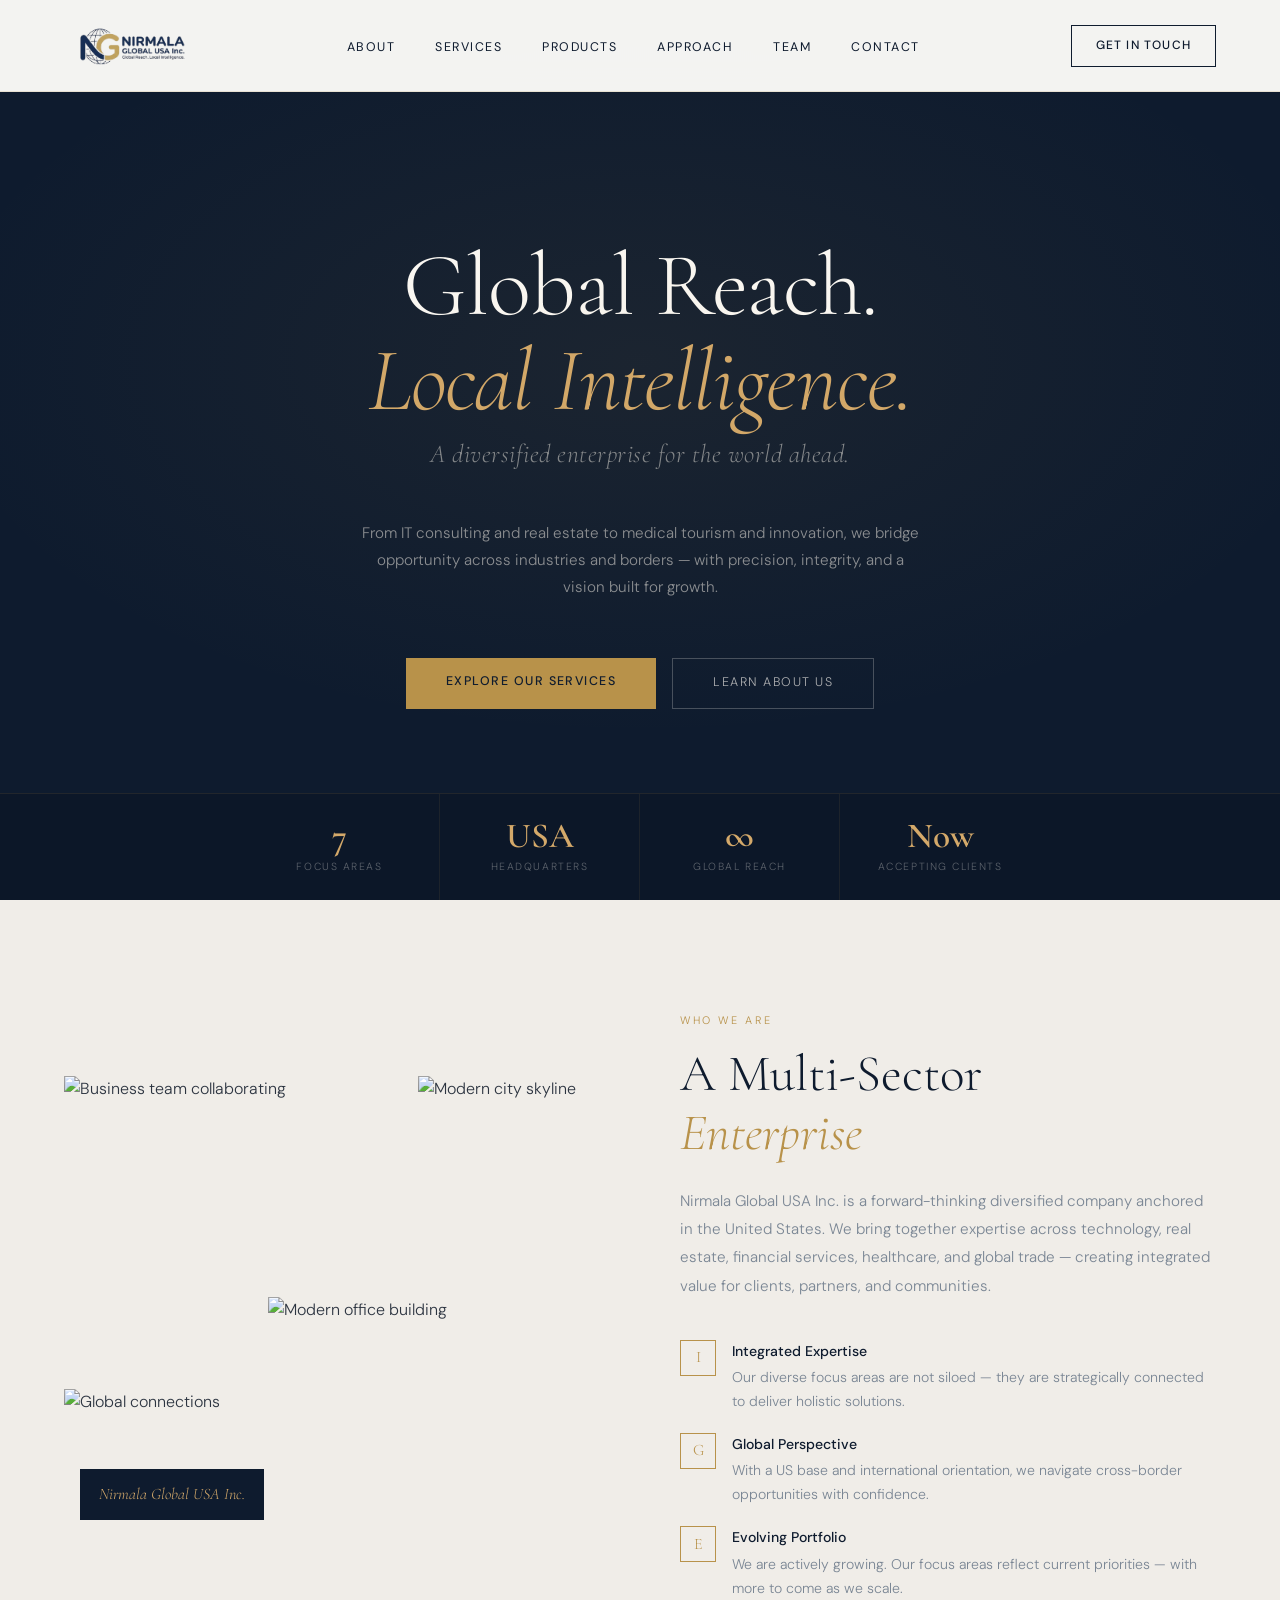
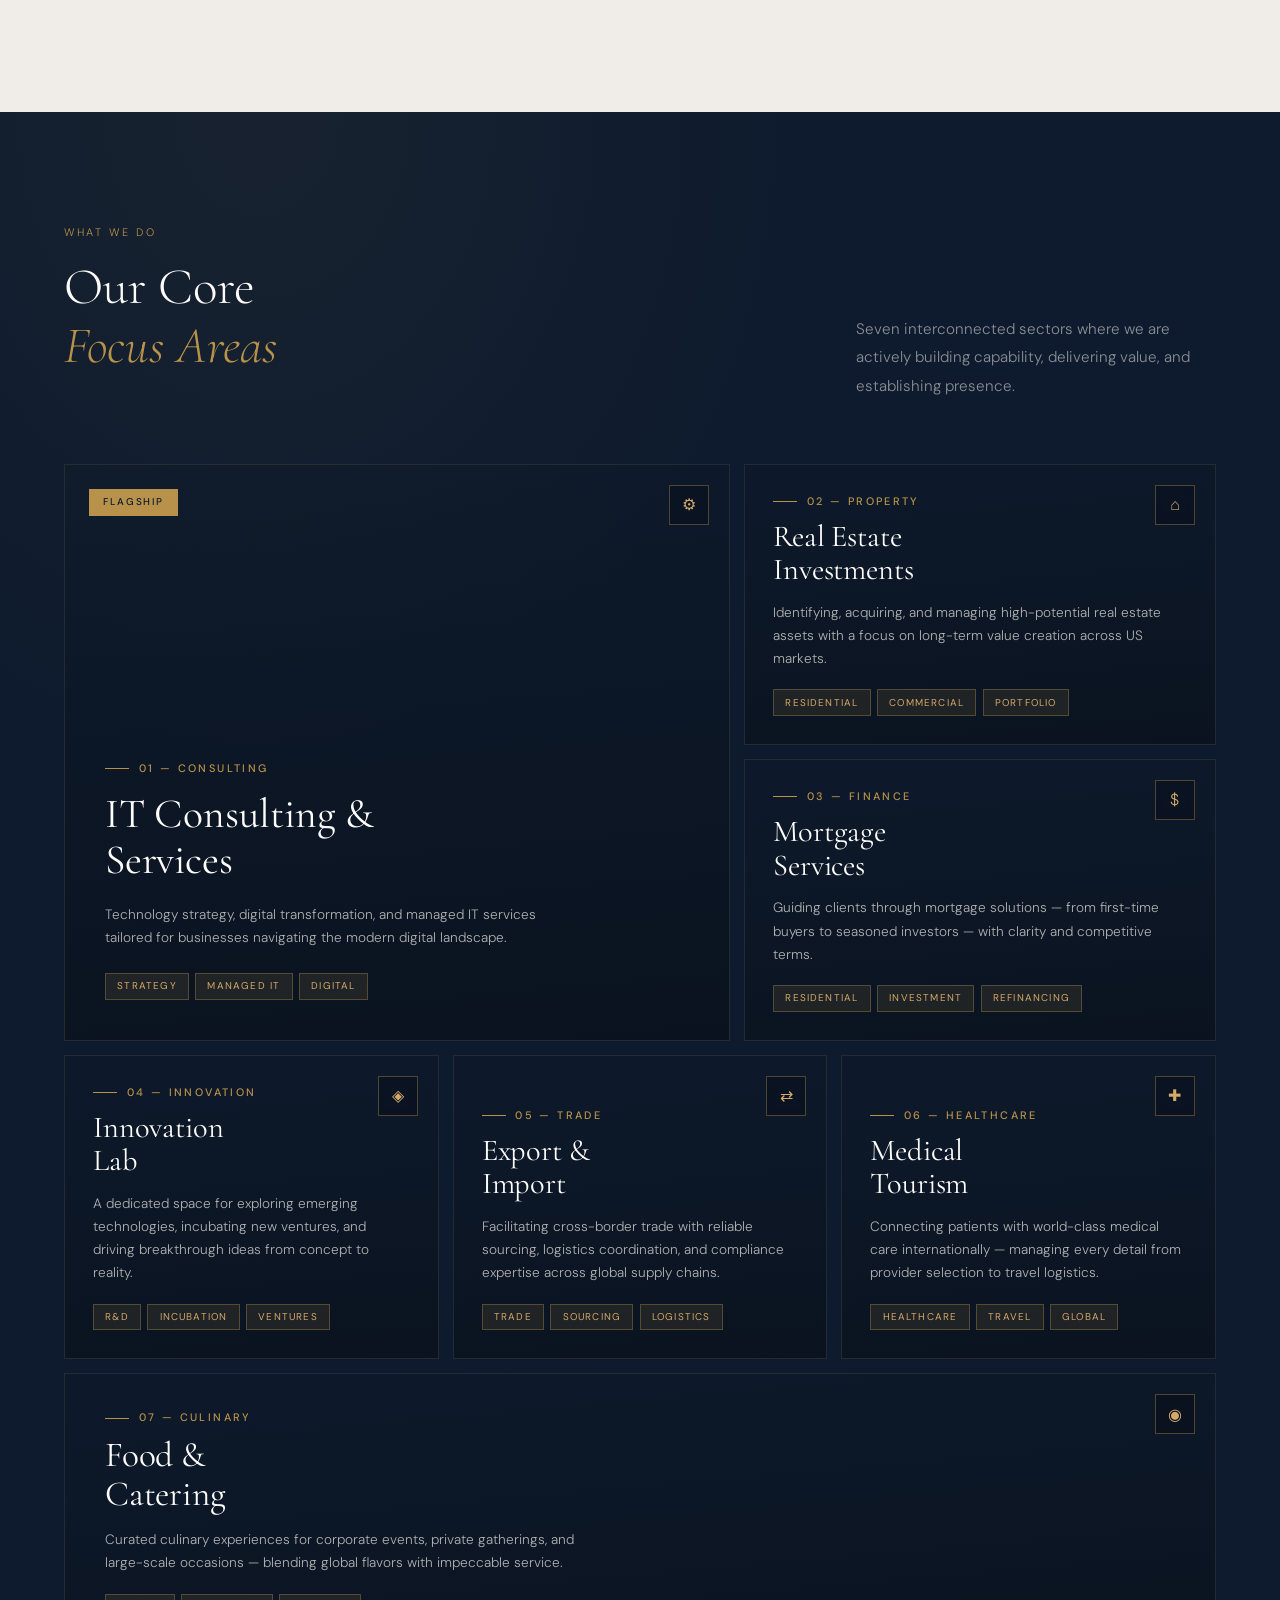
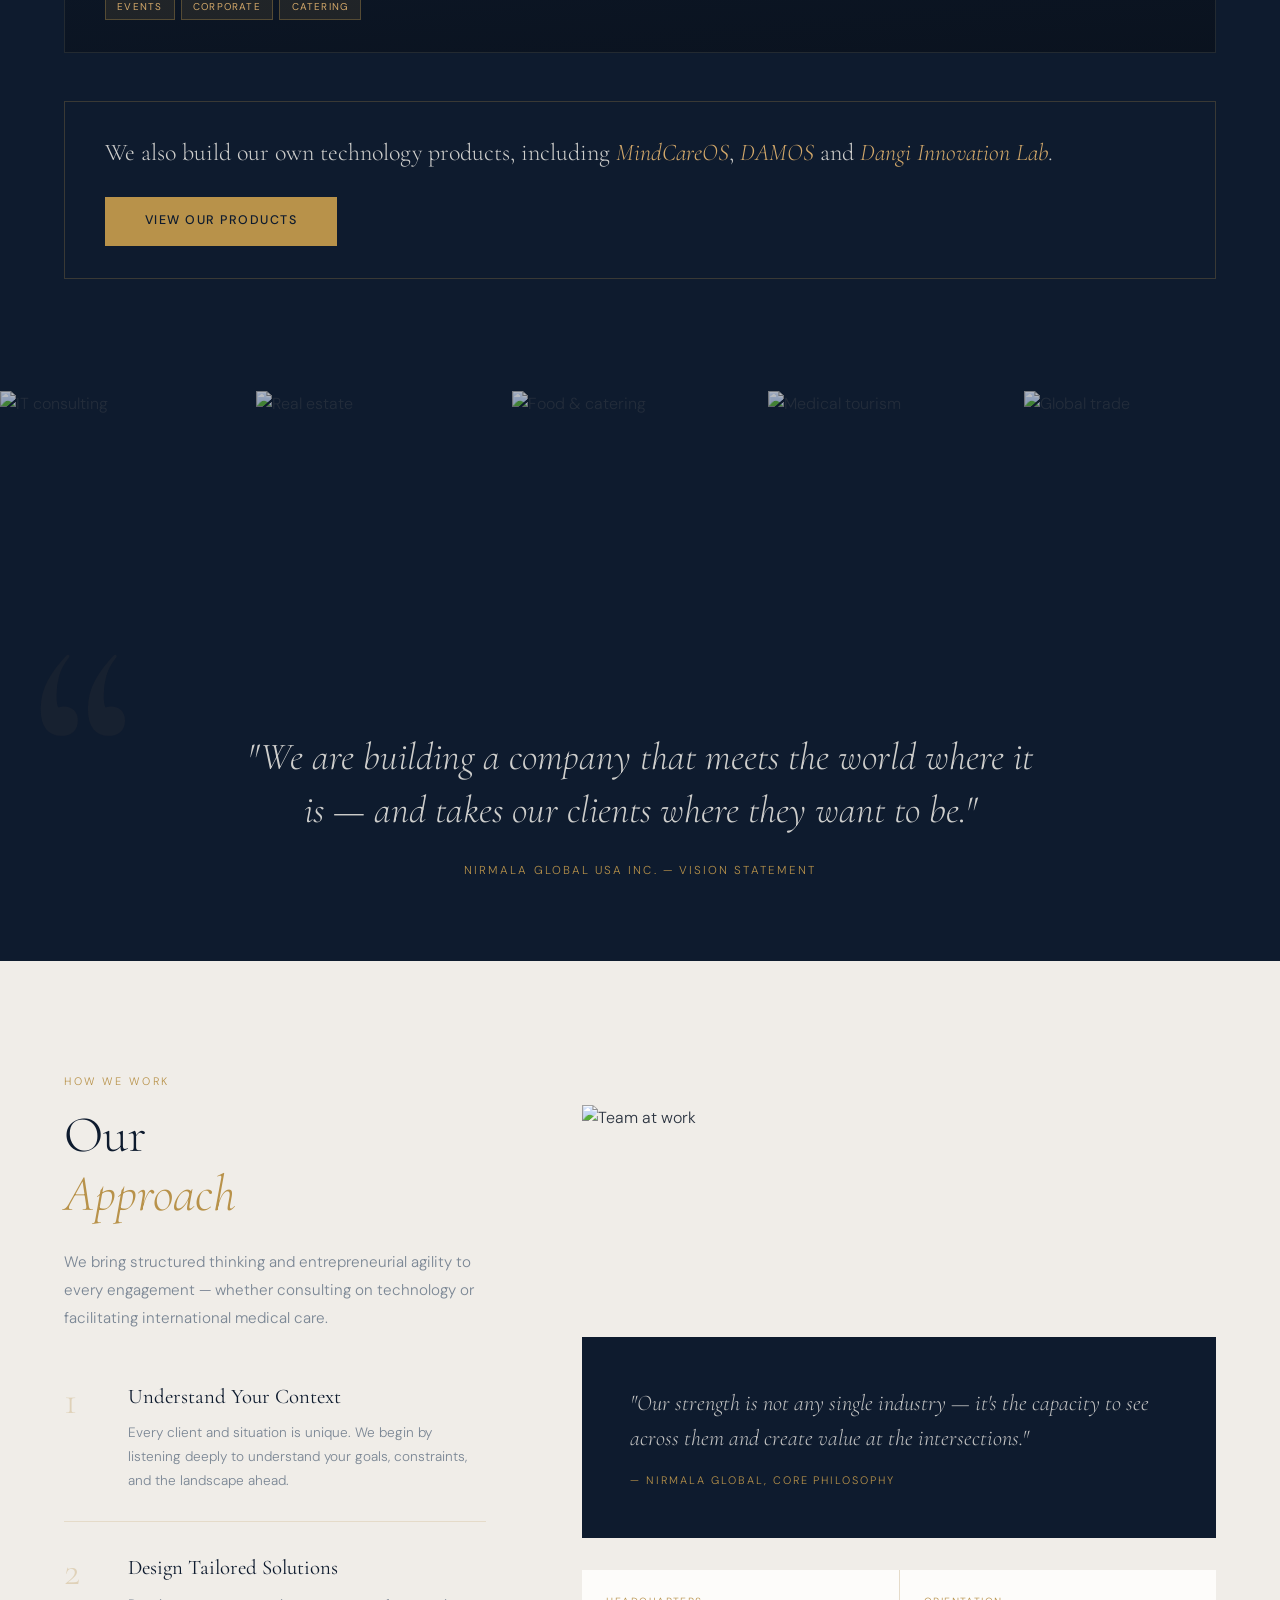
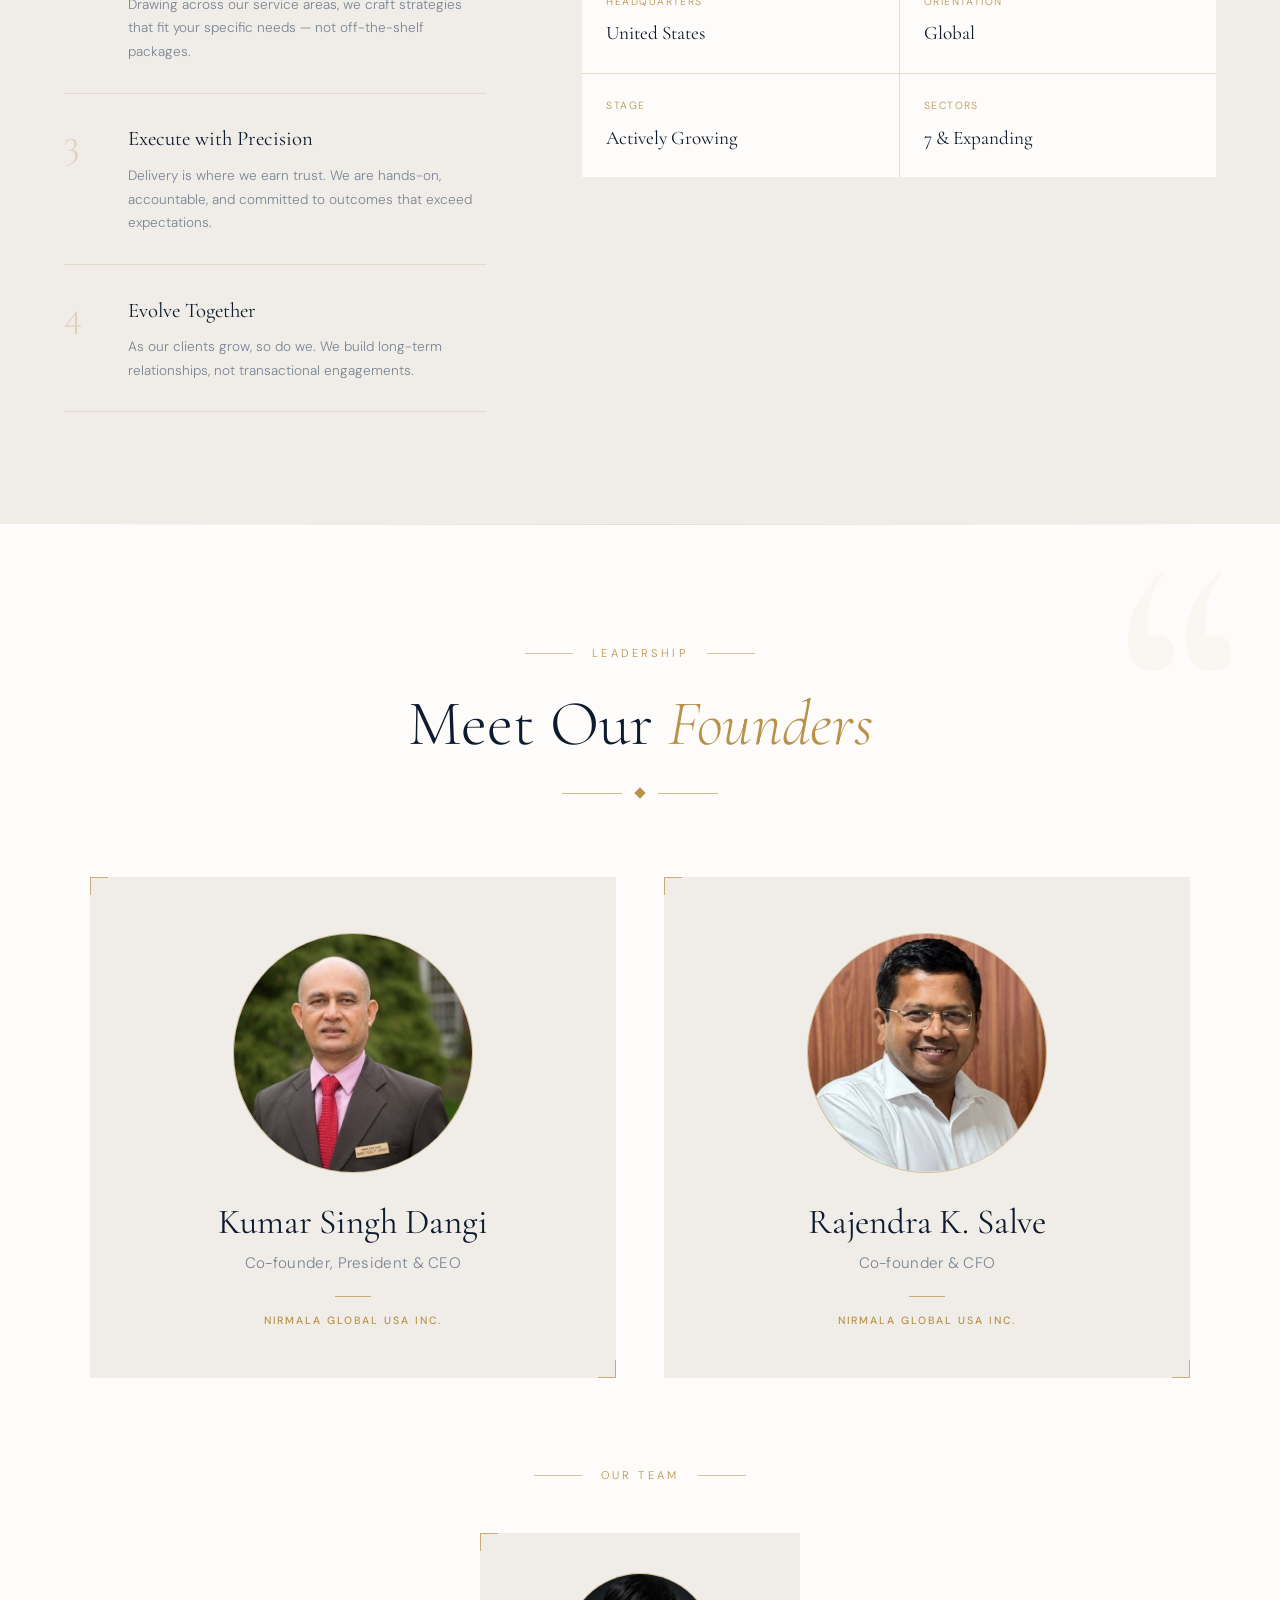
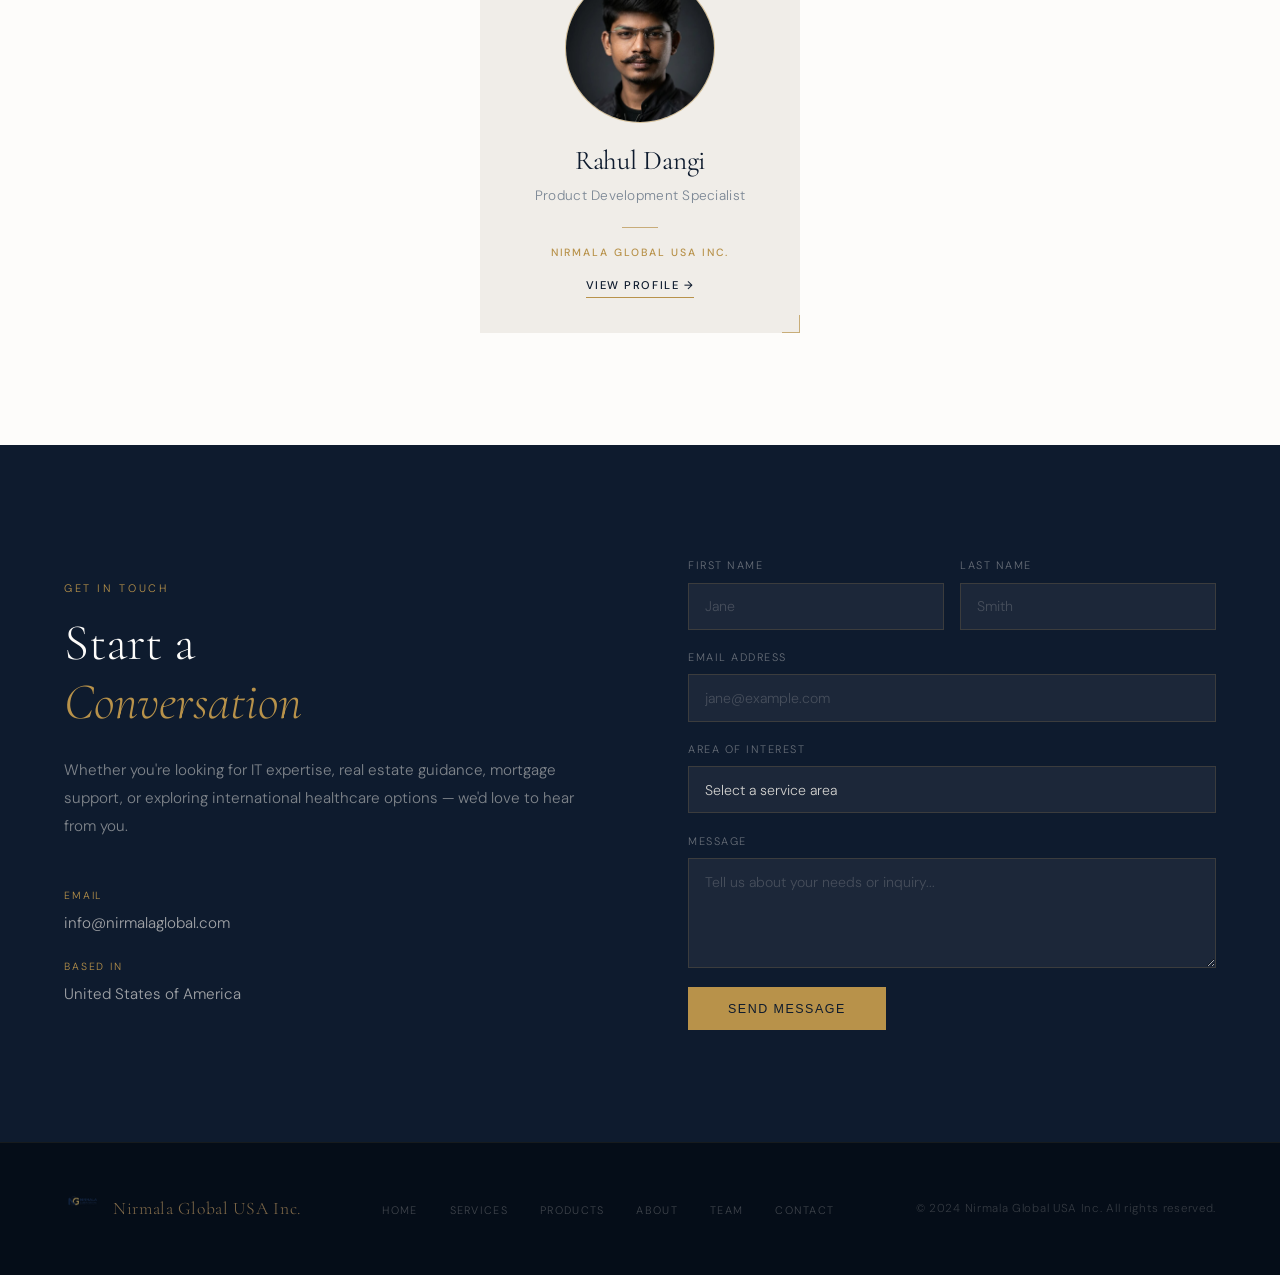
==== commit f5c4fd14: "Fill Products page with real product content and add team photo - Products page redesigned as altern" ====
--- a/index.html
+++ b/index.html
@@ -246,7 +246,7 @@
   </div>
 
   <div class="services-products-cta">
-    <p>We also build our own technology products through <em>Dangi Innovation Lab</em>.</p>
+    <p>We also build our own technology products, including <em>MindCareOS</em>, <em>DAMOS</em> and <em>Dangi Innovation Lab</em>.</p>
     <a href="products.html" class="btn-primary">View Our Products</a>
   </div>
 </section>
@@ -424,6 +424,7 @@
         <div class="team-role">Product Development Specialist</div>
         <div class="team-divider"></div>
         <div class="team-org">Nirmala Global USA Inc.</div>
+        <a href="https://rahuldangi.xyz" class="team-link" target="_blank" rel="noopener">View Profile →</a>
       </div>
     </article>
   </div>
--- a/css/styles.css
+++ b/css/styles.css
@@ -884,26 +884,64 @@
 
 .products { background: var(--mist); }
 
-.product-media {
-  position: relative; overflow: hidden;
+.product-row {
+  display: grid; grid-template-columns: 1.25fr 1fr;
+  gap: 4.5rem; align-items: center;
+  max-width: 1280px; margin: 0 auto;
+  padding: 4rem 0;
+  border-bottom: 1px solid var(--border);
+}
+.product-row:first-of-type { padding-top: 0; }
+.product-row:nth-of-type(even) .product-frame { order: 2; }
+
+/* Browser-style screenshot frame */
+.product-frame {
+  display: block; text-decoration: none;
   background: var(--navy);
-  display: flex; align-items: center; justify-content: center;
-}
-.product-media img {
-  position: absolute; inset: 0;
-  width: 100%; height: 100%;
-  object-fit: cover; display: block;
-  transition: transform 0.6s ease;
-}
-.product-monogram {
-  font-family: 'Cormorant Garamond', serif;
-  font-size: 3rem; font-weight: 400; letter-spacing: 0.1em;
-  color: var(--gold-light);
-}
+  border: 1px solid rgba(184,146,74,0.25);
+  box-shadow: 0 40px 70px -40px rgba(14,27,46,0.45);
+  overflow: hidden;
+  transition: transform 0.4s, box-shadow 0.4s, border-color 0.4s;
+}
+.product-frame:hover {
+  transform: translateY(-6px);
+  border-color: rgba(184,146,74,0.6);
+  box-shadow: 0 50px 80px -40px rgba(14,27,46,0.55);
+}
+.product-frame-bar {
+  display: flex; align-items: center; gap: 6px;
+  padding: 0.7rem 1rem;
+  background: var(--navy);
+  border-bottom: 1px solid rgba(184,146,74,0.2);
+}
+.product-frame-bar span {
+  width: 9px; height: 9px; border-radius: 50%;
+  background: rgba(184,146,74,0.45);
+}
+.product-frame-url {
+  flex: 1; margin-left: 0.8rem;
+  padding: 0.25rem 0.8rem;
+  background: rgba(240,237,232,0.06);
+  font-size: 0.7rem; letter-spacing: 0.06em;
+  color: rgba(240,237,232,0.55);
+  white-space: nowrap; overflow: hidden; text-overflow: ellipsis;
+}
+.product-frame img {
+  display: block; width: 100%; height: auto;
+  transition: transform 0.8s ease;
+}
+.product-frame:hover img { transform: scale(1.03); }
 
 .product-body {
-  display: flex; flex-direction: column; gap: 0.6rem;
-  padding: 2rem;
+  display: flex; flex-direction: column; gap: 0.9rem;
+}
+.product-meta {
+  display: flex; align-items: center; gap: 1rem;
+}
+.product-num {
+  font-family: 'Cormorant Garamond', serif;
+  font-size: 2.4rem; font-weight: 300; line-height: 1;
+  color: rgba(184,146,74,0.45);
 }
 .product-category {
   display: inline-flex; align-items: center; gap: 0.6rem;
@@ -917,24 +955,35 @@
 }
 .product-name {
   font-family: 'Cormorant Garamond', serif;
-  font-size: 1.9rem; font-weight: 400; line-height: 1.15;
+  font-size: clamp(2.2rem, 3.5vw, 3rem); font-weight: 400; line-height: 1.1;
   color: var(--navy);
 }
-.product-name em { font-style: italic; color: var(--gold); }
+.product-tagline {
+  font-family: 'Cormorant Garamond', serif;
+  font-size: 1.35rem; font-style: italic; font-weight: 300;
+  line-height: 1.45; color: var(--gold);
+}
 .product-desc {
-  font-size: 0.88rem; color: var(--text-muted); line-height: 1.75;
-}
-.product-link {
-  align-self: flex-start;
-  margin-top: 0.6rem;
-  font-size: 0.72rem; letter-spacing: 0.14em; text-transform: uppercase;
-  font-weight: 500;
-  color: var(--navy); text-decoration: none;
-  border-bottom: 1px solid var(--gold);
-  padding-bottom: 0.2rem;
-  transition: color 0.2s;
-}
-.product-link:hover { color: var(--gold); }
+  font-size: 0.92rem; color: var(--text-muted); line-height: 1.8;
+}
+.product-features {
+  list-style: none;
+  display: flex; flex-direction: column; gap: 0.55rem;
+  margin: 0.3rem 0;
+}
+.product-features li {
+  position: relative; padding-left: 1.4rem;
+  font-size: 0.88rem; color: var(--text-body); line-height: 1.6;
+}
+.product-features li::before {
+  content: ''; position: absolute; left: 0; top: 0.55em;
+  width: 7px; height: 7px;
+  background: var(--gold); transform: rotate(45deg);
+}
+.product-body .service-tag {
+  color: var(--gold); background: rgba(184,146,74,0.08);
+}
+.product-cta { align-self: flex-start; margin-top: 0.8rem; }
 .product-status {
   align-self: flex-start;
   padding: 0.28rem 0.7rem;
@@ -947,48 +996,35 @@
   border: 1px solid var(--gold);
 }
 
-/* Featured product */
-.product-featured {
-  display: grid; grid-template-columns: 1.1fr 1fr;
-  background: var(--white);
-  border: 1px solid var(--border);
-  margin-bottom: 2rem;
-}
-.product-featured .product-media { min-height: 340px; }
-.product-featured .product-monogram { font-size: 4.5rem; }
-.product-featured .product-body { justify-content: center; padding: 3rem; }
-.product-featured .product-name { font-size: 2.6rem; }
-.product-featured .service-tag {
-  color: var(--gold); background: rgba(184,146,74,0.08);
-}
-
-/* Product grid */
-.products-grid {
-  display: grid;
-  grid-template-columns: repeat(auto-fill, minmax(280px, 1fr));
-  gap: 2rem;
-}
-.product-card {
-  display: flex; flex-direction: column;
-  background: var(--white);
-  border: 1px solid var(--border);
-  transition: transform 0.4s, box-shadow 0.4s, border-color 0.4s;
-}
-.product-card:hover {
-  transform: translateY(-4px);
-  border-color: rgba(184,146,74,0.5);
-  box-shadow: 0 30px 60px -32px rgba(14,27,46,0.28);
-}
-.product-card:hover .product-media img { transform: scale(1.05); }
-.product-card .product-media { aspect-ratio: 16 / 10; }
-.product-card-more {
+.products-more {
+  max-width: 1280px; margin: 4rem auto 0;
+  display: flex; align-items: center; justify-content: space-between;
+  flex-wrap: wrap; gap: 2rem;
+  padding: 3rem;
   background: var(--navy);
-  justify-content: center;
-}
-.product-card-more .product-name { color: var(--white); }
-.product-card-more .product-name em { color: var(--gold-light); }
-.product-card-more .product-desc { color: rgba(240,237,232,0.55); }
-.product-card-more .product-link { color: var(--gold-light); }
+}
+.products-more-title {
+  font-family: 'Cormorant Garamond', serif;
+  font-size: 2.2rem; font-weight: 300;
+  color: var(--white); margin-bottom: 0.5rem;
+}
+.products-more-title em { font-style: italic; color: var(--gold-light); }
+.products-more p {
+  font-size: 0.9rem; color: rgba(240,237,232,0.55); max-width: 520px;
+}
+
+/* Team member website link */
+.team-link {
+  margin-top: 0.4rem;
+  font-size: 0.7rem; letter-spacing: 0.14em; text-transform: uppercase;
+  font-weight: 500;
+  color: var(--navy); text-decoration: none;
+  border-bottom: 1px solid var(--gold);
+  padding-bottom: 0.15rem;
+  transition: color 0.2s;
+}
+.team-link:hover { color: var(--gold); }
+.team-card-member .team-card-avatar img { object-position: center 25%; }
 
 /* ─── RESPONSIVE ─── */
 @media (max-width: 900px) {
@@ -1017,8 +1053,8 @@
   .gallery-strip-inner { grid-template-columns: repeat(3, 1fr); }
   .team-grid { grid-template-columns: 1fr; }
   .team-grid-members { grid-template-columns: repeat(auto-fit, minmax(260px, 320px)); }
-  .product-featured { grid-template-columns: 1fr; }
-  .product-featured .product-media { min-height: 240px; }
+  .product-row { grid-template-columns: 1fr; gap: 2.5rem; padding: 3rem 0; }
+  .product-row:nth-of-type(even) .product-frame { order: 0; }
   .page-header { padding-top: 9rem; }
 }
 @media (max-width: 600px) {
@@ -1028,7 +1064,6 @@
   .gallery-strip-inner { grid-template-columns: repeat(2, 1fr); }
   .team-card-avatar { width: 200px; height: 200px; }
   .team-name { font-size: 1.9rem; }
-  .product-featured .product-body { padding: 2rem; }
-  .product-featured .product-name { font-size: 2.1rem; }
+  .products-more { padding: 2rem 1.5rem; }
   .services-products-cta { padding: 1.5rem; }
 }
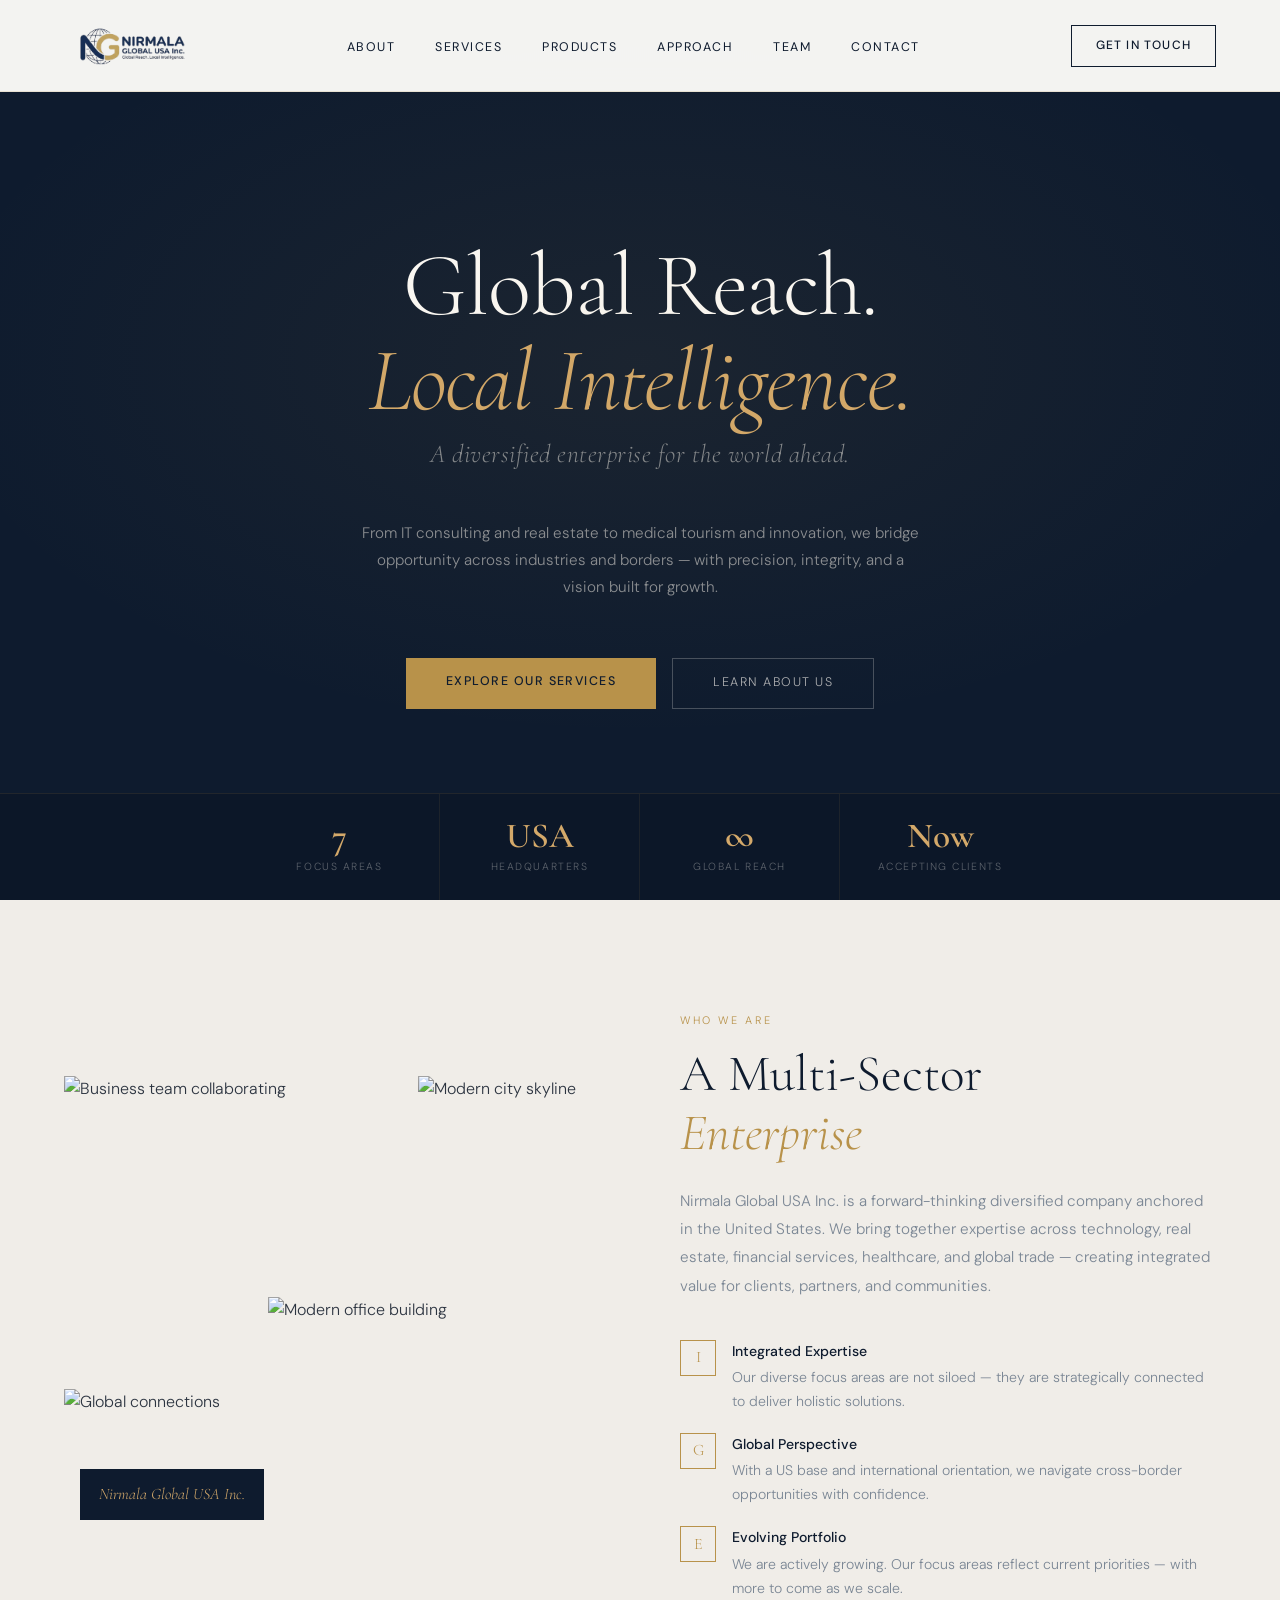
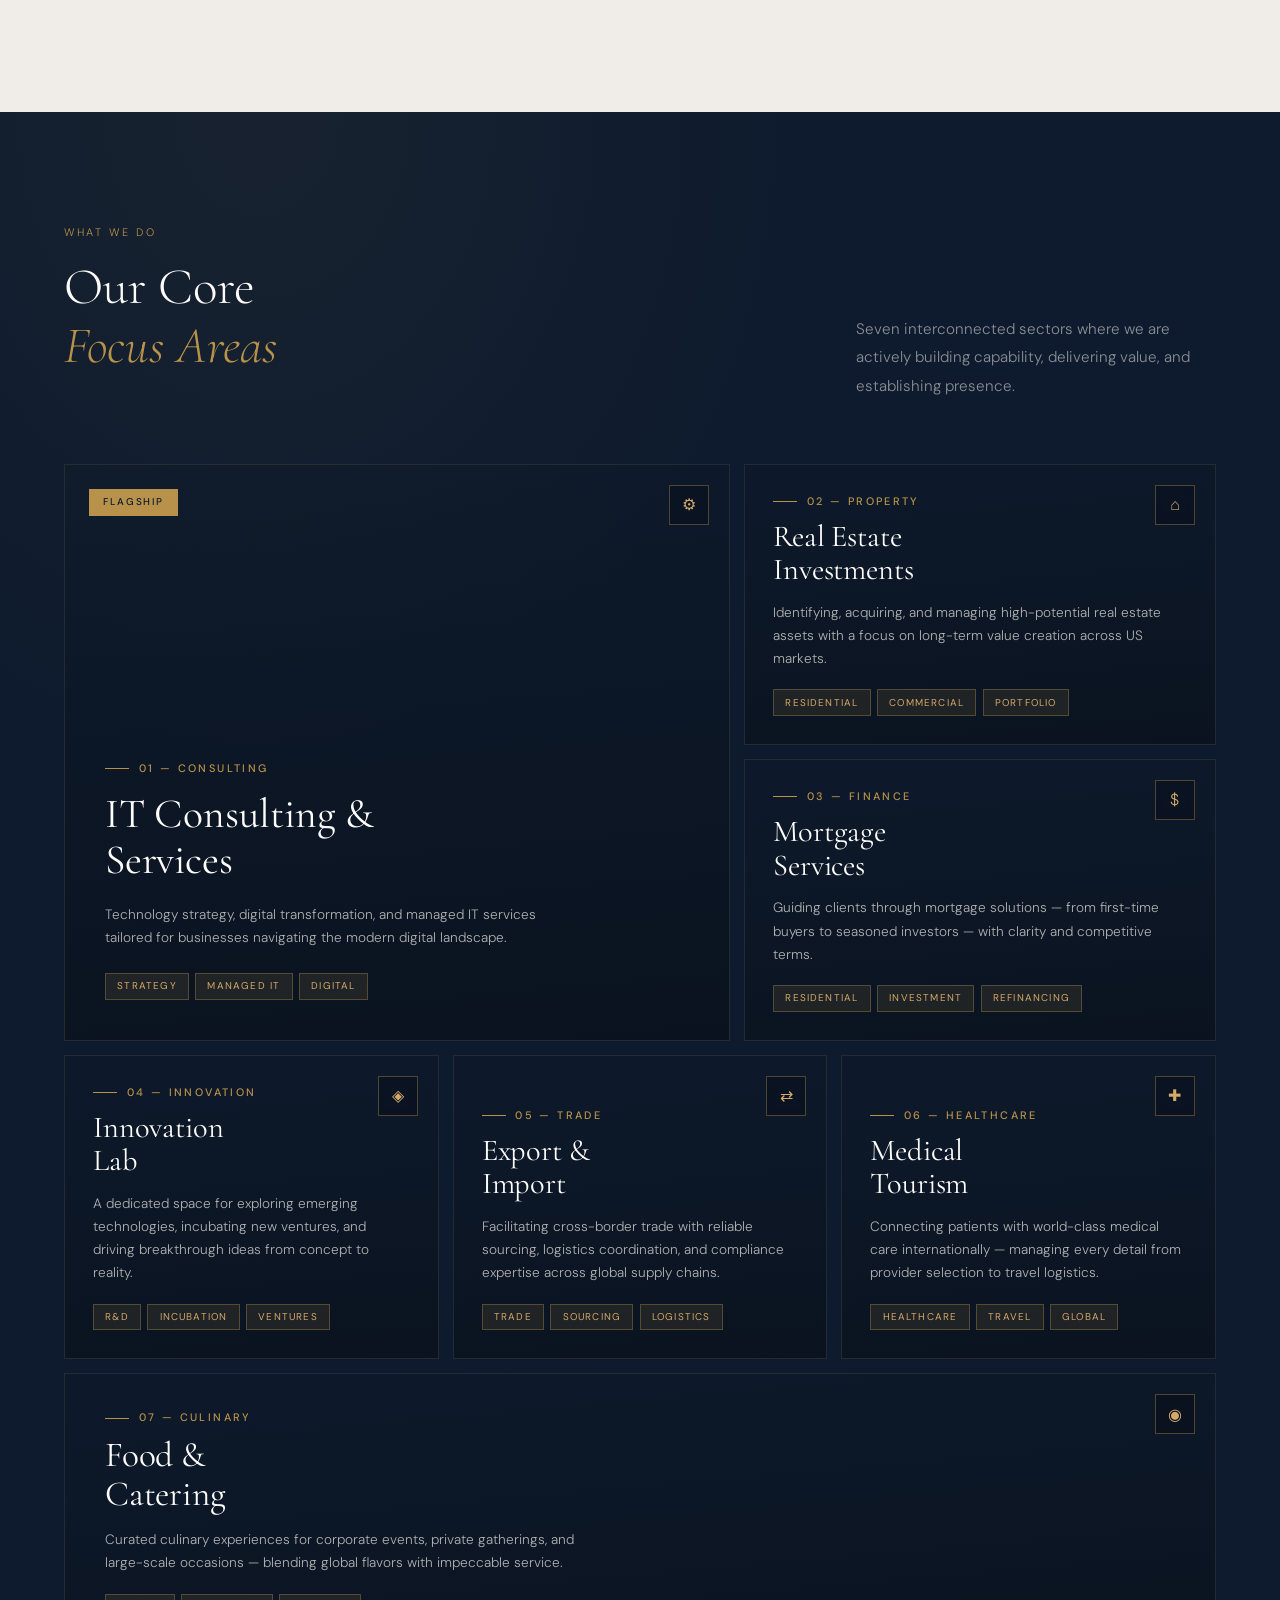
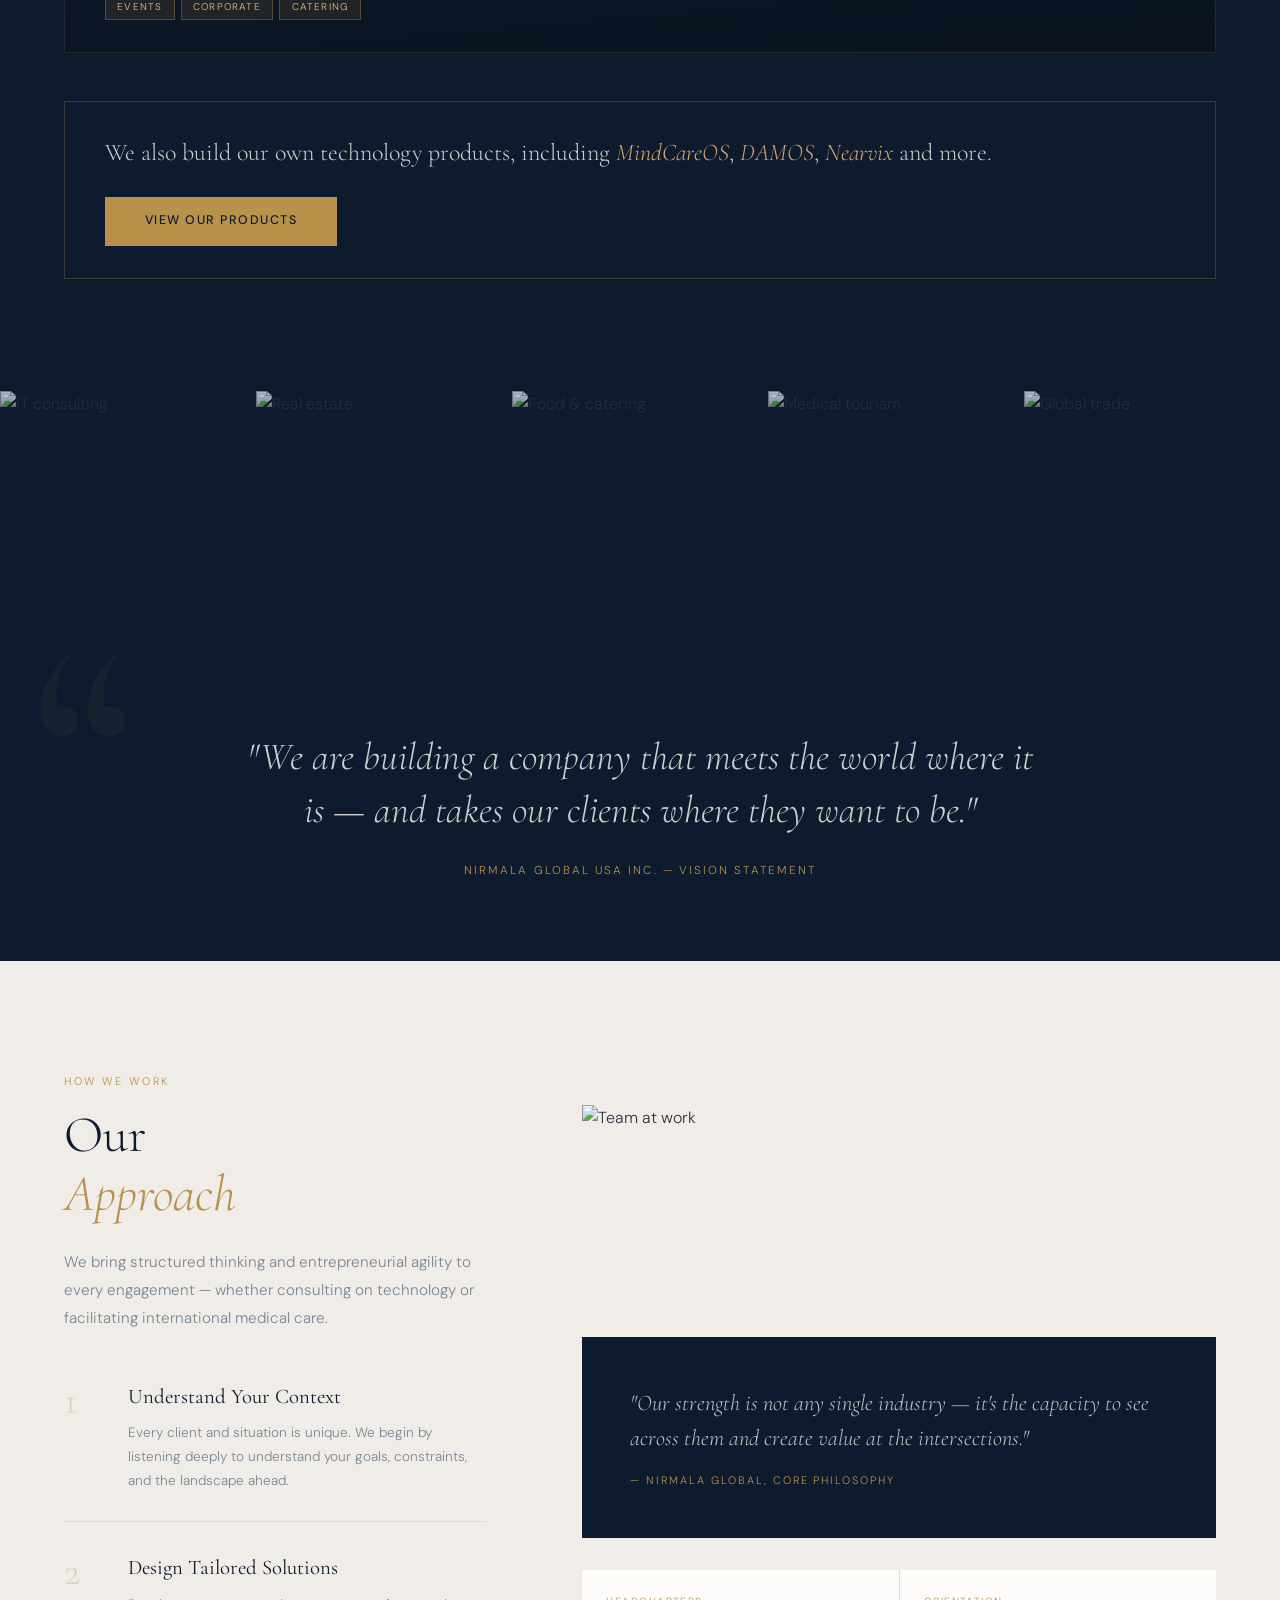
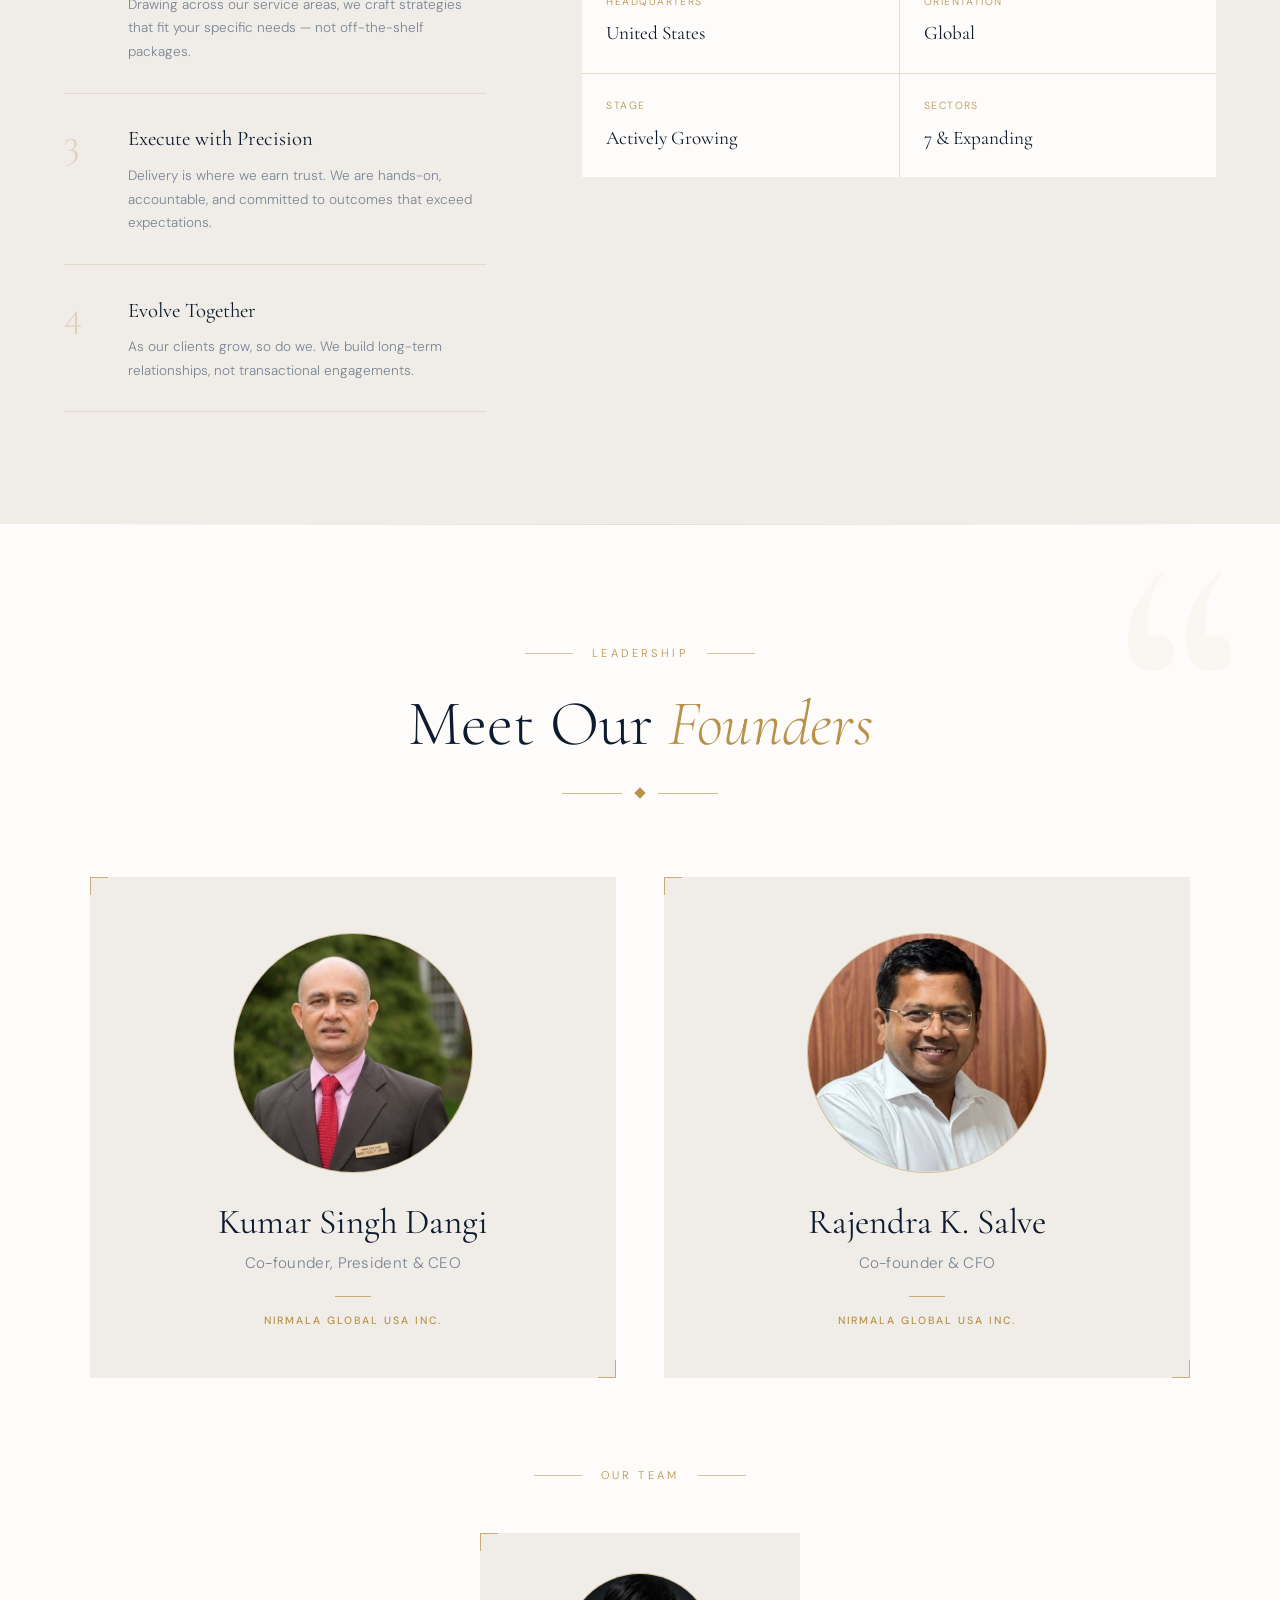
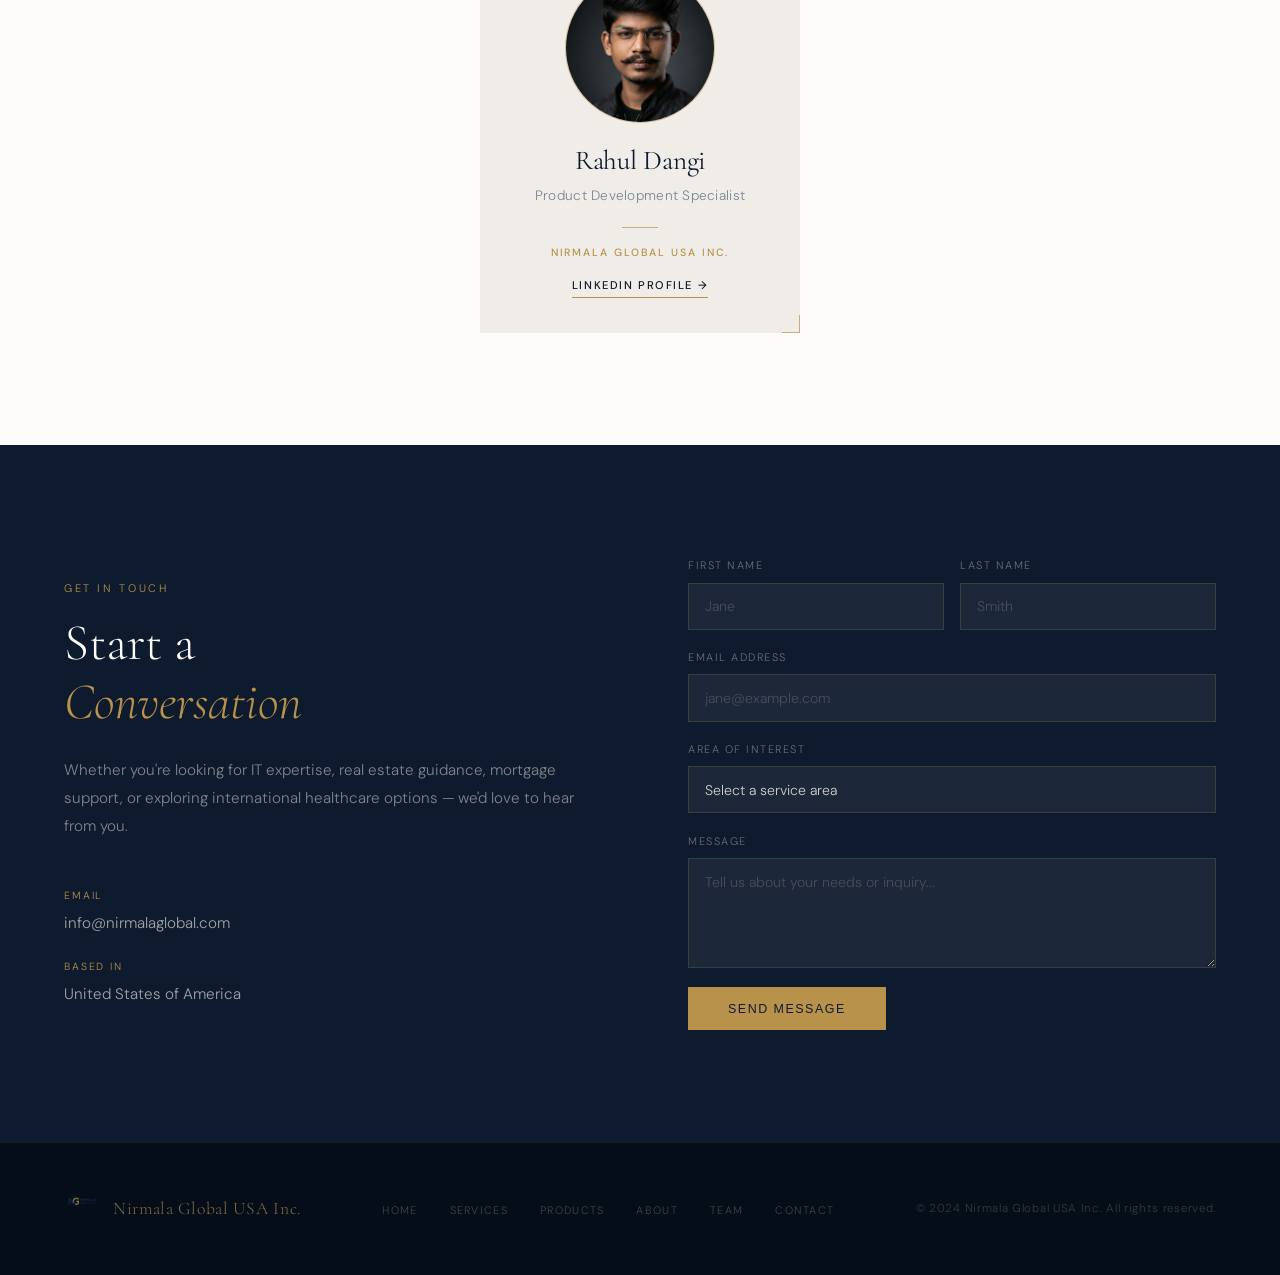
==== commit f409da4c: "Add Nearvix and Voice Health Twin products; link Rahul's LinkedIn - Products page: Nearvix (nearvix." ====
--- a/index.html
+++ b/index.html
@@ -15,7 +15,7 @@
   <a href="#home" class="nav-logo">
     <img src="assets/nirmala-transparent.png" alt="Nirmala Global USA Inc.">
   </a>
-  <ul class="nav-links">
+  <ul class="nav-links" id="nav-menu">
     <li><a href="#about">About</a></li>
     <li><a href="#services">Services</a></li>
     <li><a href="products.html">Products</a></li>
@@ -24,6 +24,9 @@
     <li><a href="#contact">Contact</a></li>
   </ul>
   <a href="#contact" class="nav-cta">Get in Touch</a>
+  <button class="nav-toggle" type="button" aria-controls="nav-menu" aria-expanded="false" aria-label="Open menu">
+    <span></span><span></span><span></span>
+  </button>
 </nav>
 
 <!-- HERO -->
@@ -246,7 +249,7 @@
   </div>
 
   <div class="services-products-cta">
-    <p>We also build our own technology products, including <em>MindCareOS</em>, <em>DAMOS</em> and <em>Dangi Innovation Lab</em>.</p>
+    <p>We also build our own technology products, including <em>MindCareOS</em>, <em>DAMOS</em>, <em>Nearvix</em> and more.</p>
     <a href="products.html" class="btn-primary">View Our Products</a>
   </div>
 </section>
@@ -424,7 +427,7 @@
         <div class="team-role">Product Development Specialist</div>
         <div class="team-divider"></div>
         <div class="team-org">Nirmala Global USA Inc.</div>
-        <a href="https://rahuldangi.xyz" class="team-link" target="_blank" rel="noopener">View Profile →</a>
+        <a href="https://www.linkedin.com/in/rahul-dangi8962/" class="team-link" target="_blank" rel="noopener" aria-label="Rahul Dangi on LinkedIn">LinkedIn Profile →</a>
       </div>
     </article>
   </div>
@@ -510,5 +513,6 @@
   <div class="footer-copy">© 2024 Nirmala Global USA Inc. All rights reserved.</div>
 </footer>
 
+<script src="js/main.js"></script>
 </body>
 </html>
--- a/css/styles.css
+++ b/css/styles.css
@@ -64,6 +64,26 @@
   transition: background 0.2s, color 0.2s, border-color 0.2s;
 }
 .nav-cta:hover { background: var(--navy); color: var(--gold-light); border-color: var(--navy); }
+
+/* Hamburger (shown on small screens only) */
+.nav-toggle {
+  display: none;
+  width: 44px; height: 44px;
+  flex-direction: column; align-items: center; justify-content: center; gap: 5px;
+  background: transparent;
+  border: 1px solid var(--navy);
+  cursor: pointer;
+}
+.nav-toggle span {
+  display: block; width: 18px; height: 1.5px;
+  background: var(--navy);
+  transition: transform 0.3s, opacity 0.2s;
+}
+.nav-open .nav-toggle span:nth-child(1) { transform: translateY(6.5px) rotate(45deg); }
+.nav-open .nav-toggle span:nth-child(2) { opacity: 0; }
+.nav-open .nav-toggle span:nth-child(3) { transform: translateY(-6.5px) rotate(-45deg); }
+.nav-toggle:focus-visible,
+.nav-links a:focus-visible { outline: 2px solid var(--gold); outline-offset: 3px; }
 
 /* ─── HERO ─── */
 .hero {
@@ -1046,7 +1066,26 @@
   .service-card:nth-child(1) .service-name { font-size: 2rem; }
   .approach { grid-template-columns: 1fr; }
   .contact { grid-template-columns: 1fr; }
-  .nav-links { display: none; }
+  nav { gap: 0.75rem; }
+  .nav-cta { margin-left: auto; }
+  .nav-toggle { display: flex; }
+  .nav-links {
+    position: absolute; top: 100%; left: 0; right: 0;
+    flex-direction: column; gap: 0;
+    padding: 0.5rem 5vw 1.5rem;
+    background: var(--white);
+    border-bottom: 1px solid rgba(184,146,74,0.25);
+    box-shadow: 0 24px 40px -24px rgba(14,27,46,0.35);
+    opacity: 0; visibility: hidden;
+    transform: translateY(-8px);
+    transition: opacity 0.25s, transform 0.25s, visibility 0.25s;
+  }
+  .nav-open .nav-links {
+    opacity: 1; visibility: visible; transform: translateY(0);
+  }
+  .nav-links li { border-bottom: 1px solid var(--border); }
+  .nav-links li:last-child { border-bottom: none; }
+  .nav-links a { display: block; padding: 1rem 0; font-size: 0.85rem; }
   .form-row { grid-template-columns: 1fr; }
   .hero-stats { display: none; }
   .food-inner { grid-template-columns: 1fr; }
@@ -1058,6 +1097,9 @@
   .page-header { padding-top: 9rem; }
 }
 @media (max-width: 600px) {
+  .nav-cta { display: none; }
+  .nav-toggle { margin-left: auto; }
+  .nav-logo img { height: 60px; }
   .services-grid { grid-template-columns: 1fr; }
   .service-card:nth-child(n) { grid-column: span 1; }
   .approach-pillars { grid-template-columns: 1fr; }
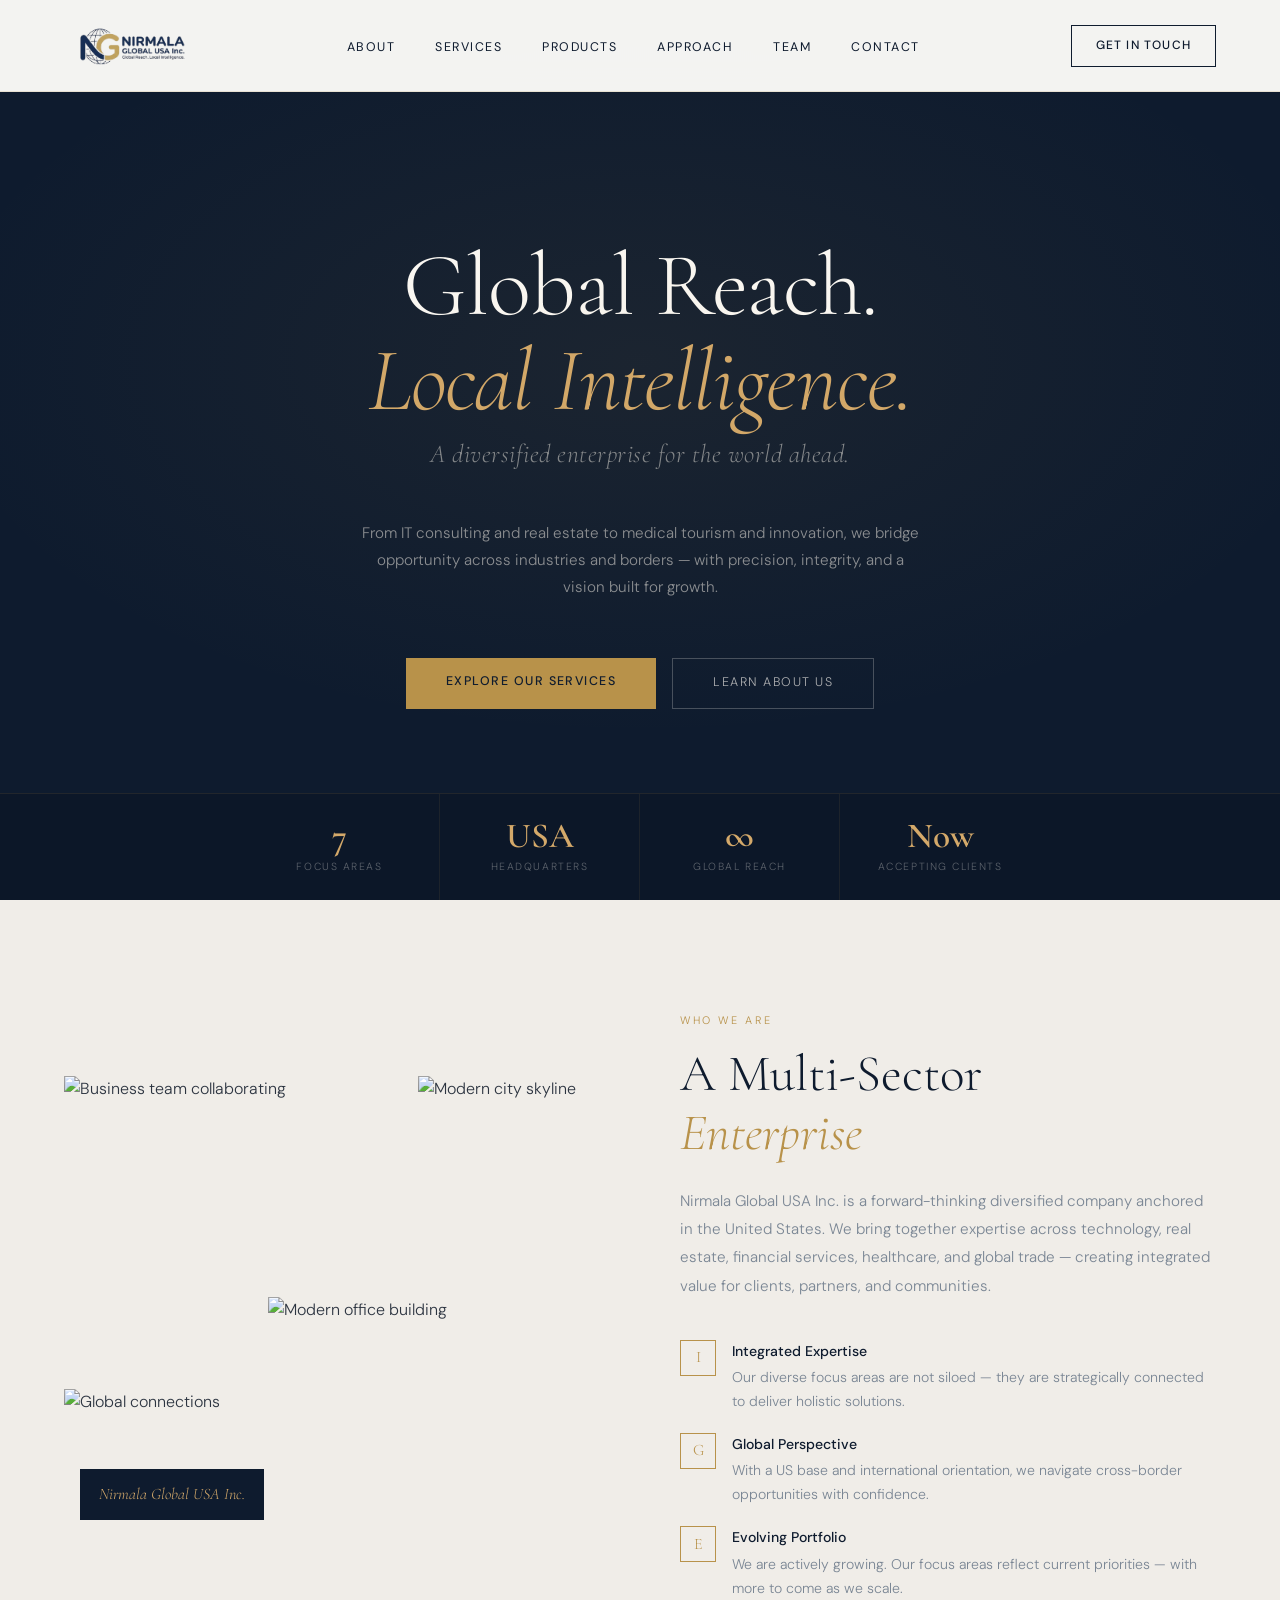
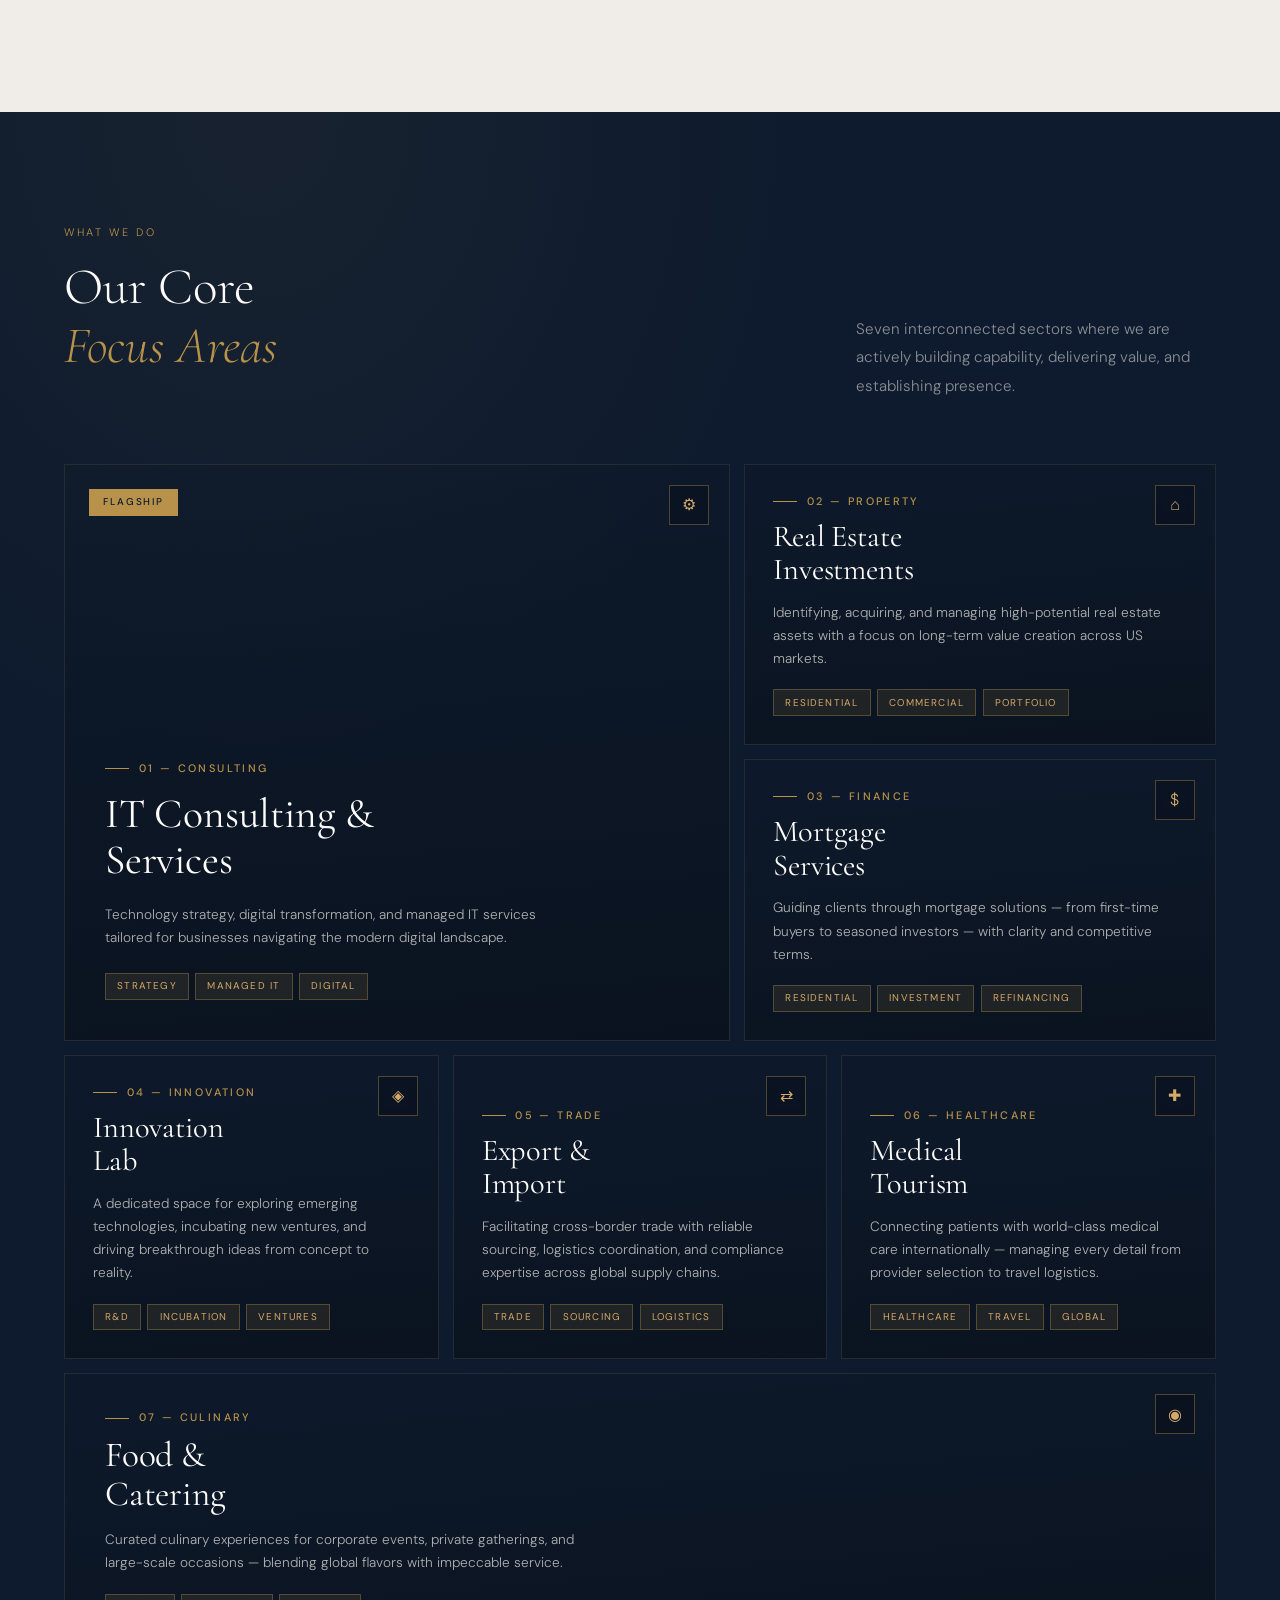
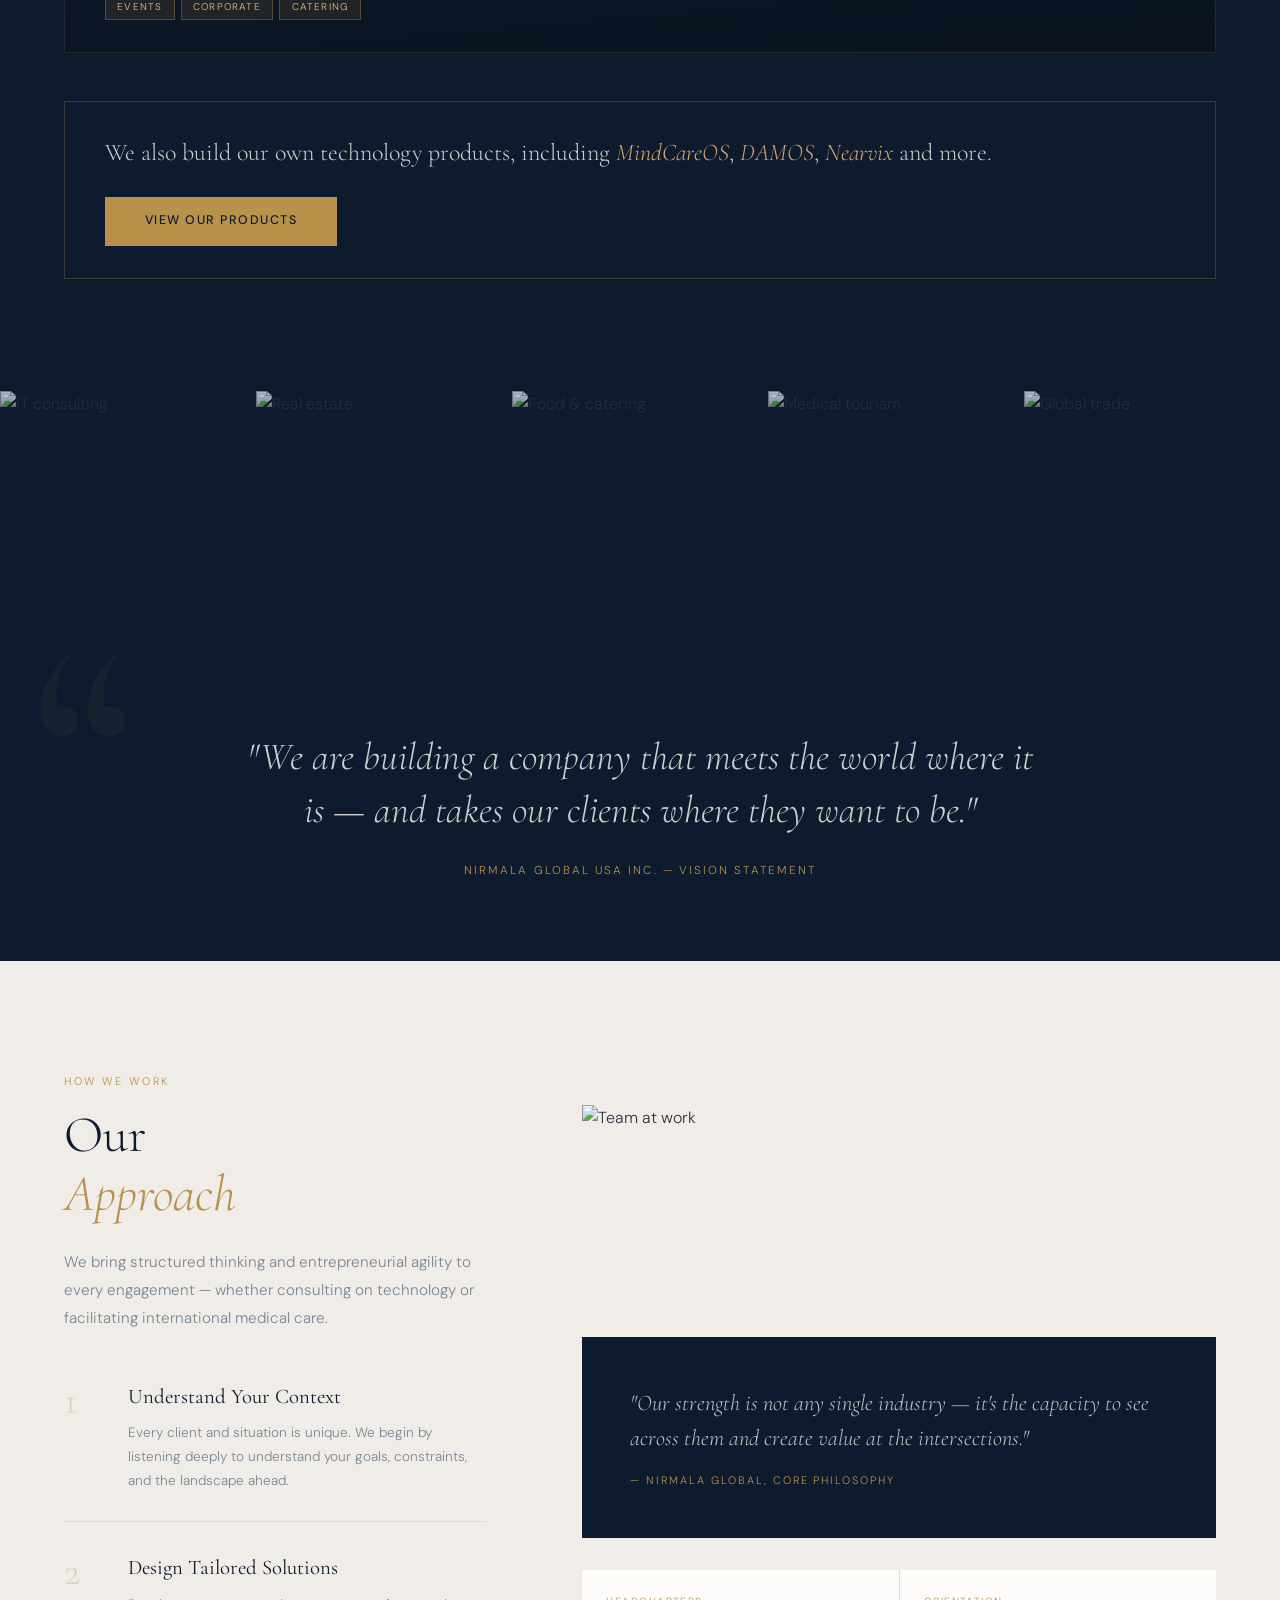
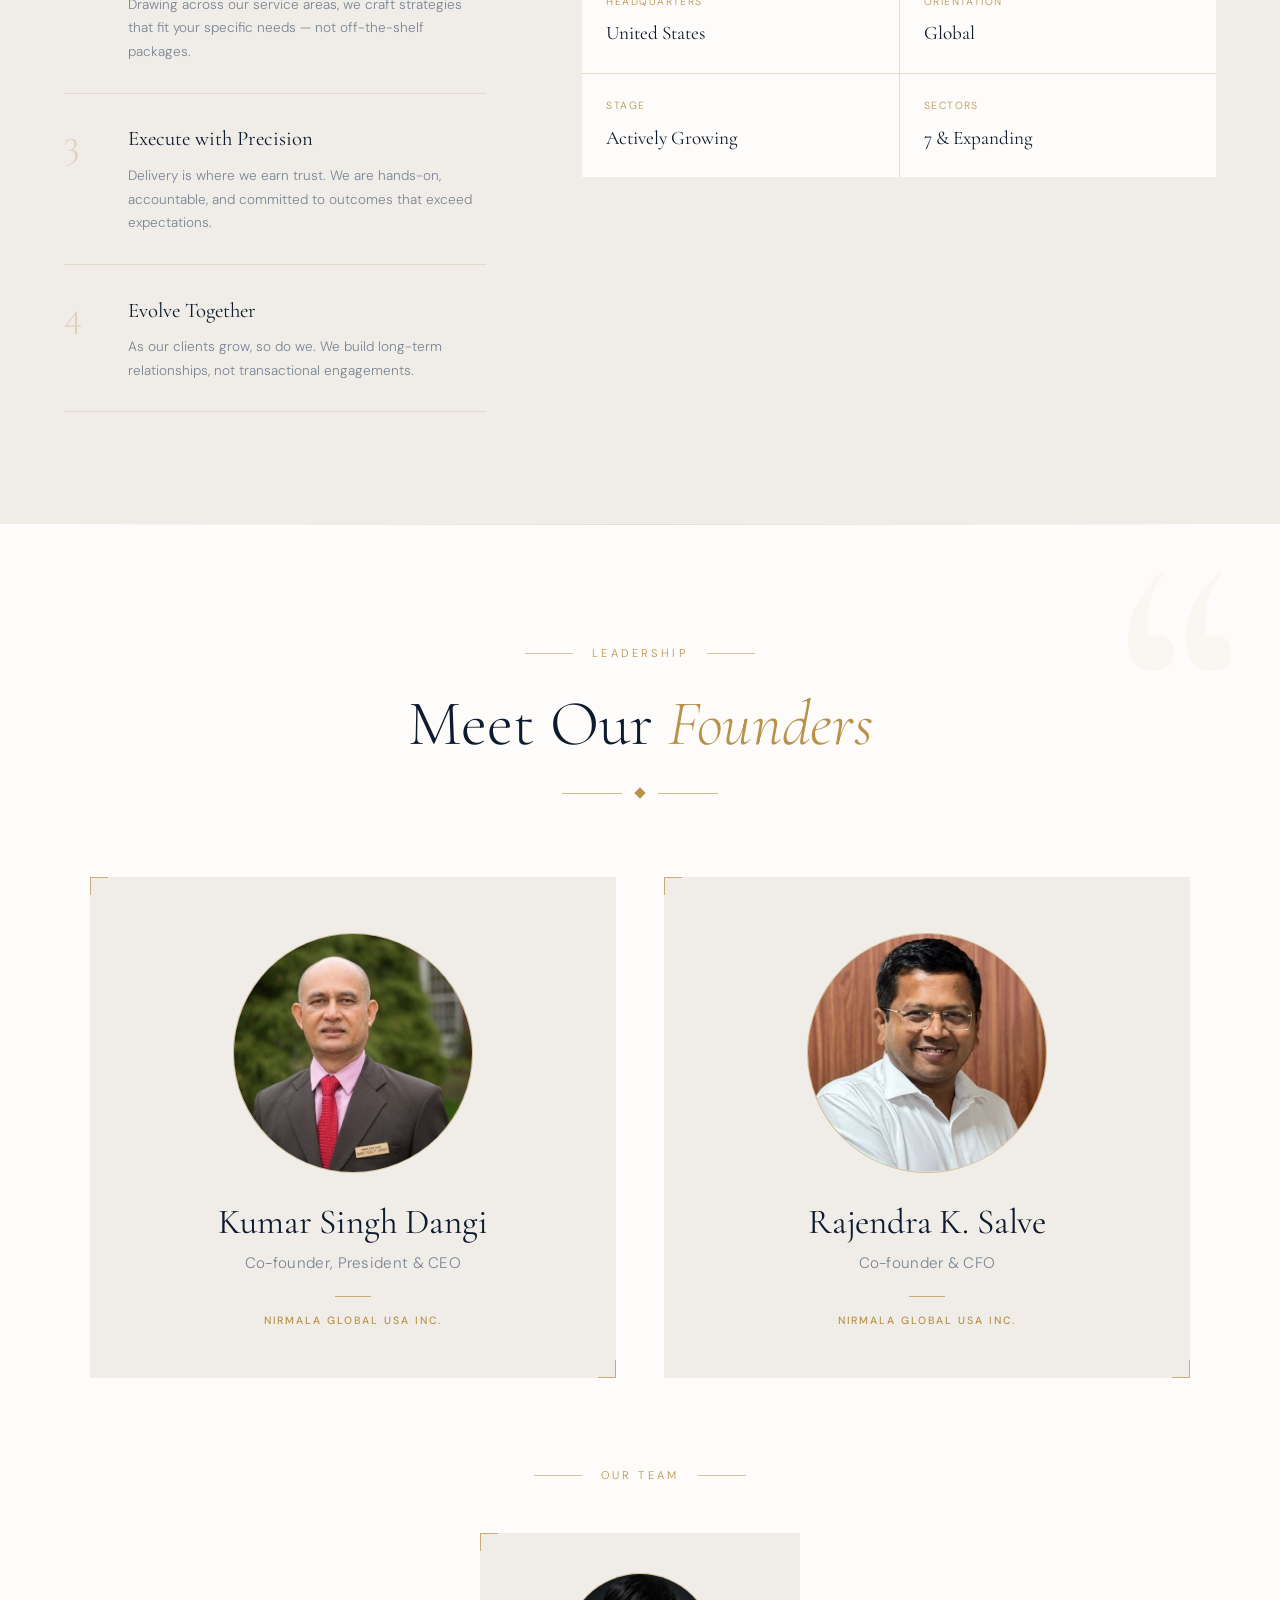
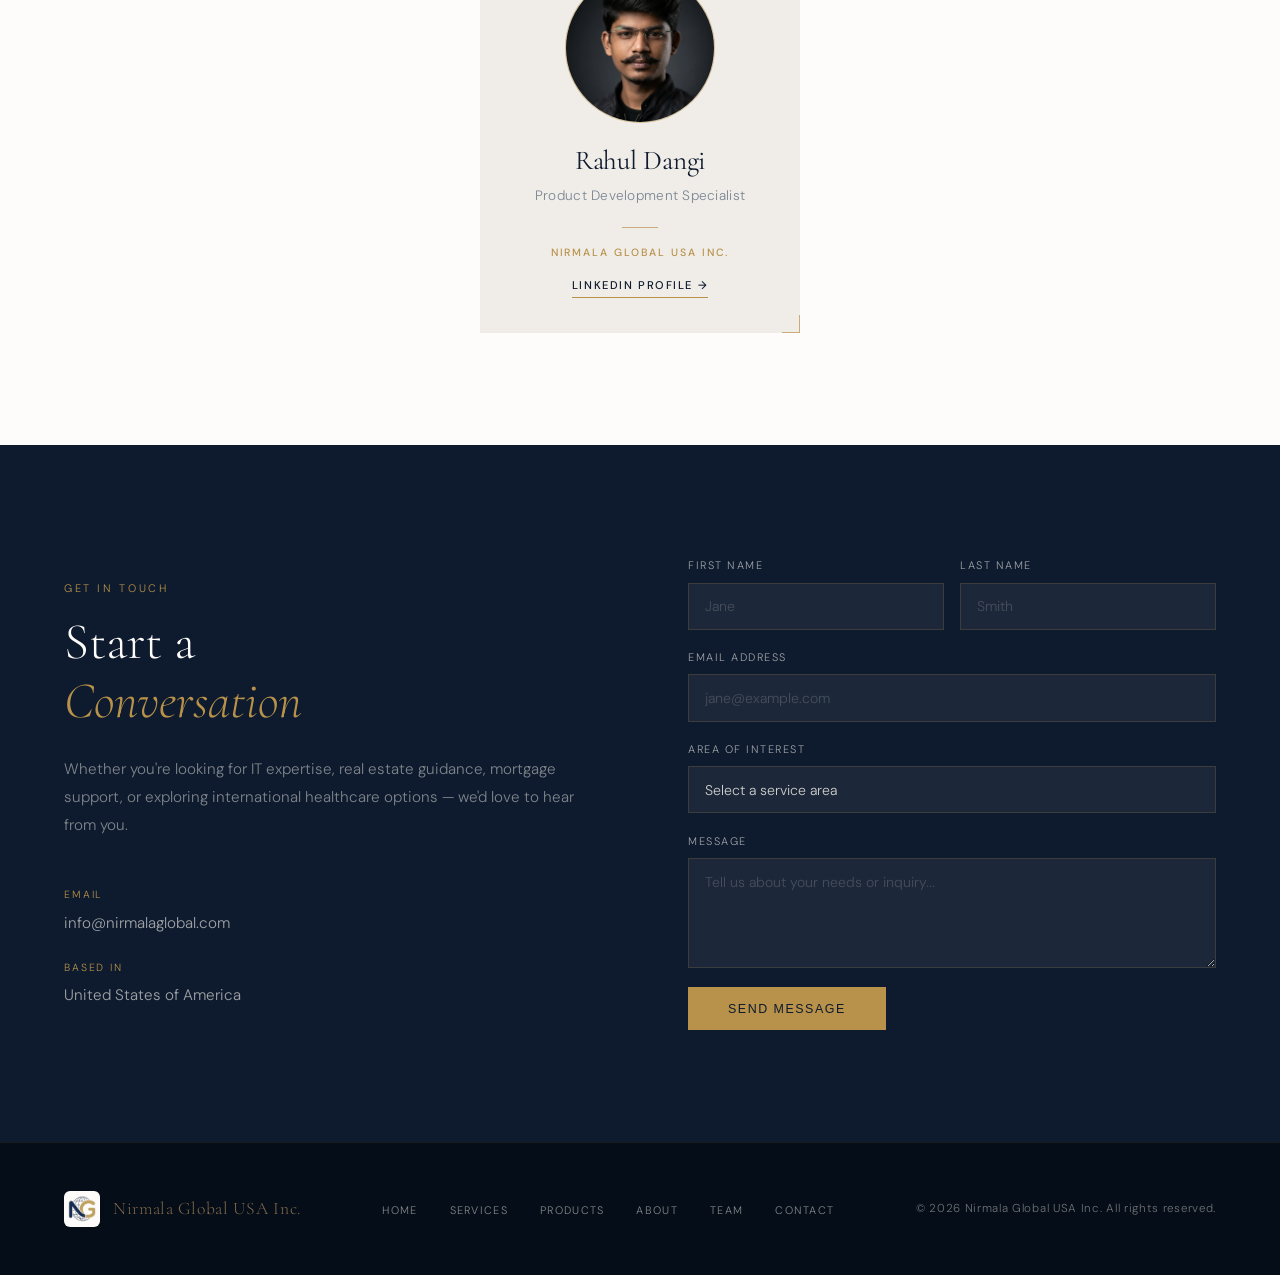
==== commit af6a2252: "Working contact form, SEO/social tags, favicon and cleanup - Contact form opens the visitor's email " ====
--- a/index.html
+++ b/index.html
@@ -4,6 +4,18 @@
 <meta charset="UTF-8">
 <meta name="viewport" content="width=device-width, initial-scale=1.0">
 <title>Nirmala Global USA Inc.</title>
+<meta name="description" content="Nirmala Global USA Inc. is a diversified US enterprise spanning IT consulting, real estate, mortgage services, innovation, global trade, medical tourism and catering.">
+<link rel="canonical" href="https://www.nirmalaglobalusa.com/">
+<link rel="icon" type="image/png" sizes="32x32" href="assets/icons/favicon-32.png">
+<link rel="apple-touch-icon" href="assets/icons/apple-touch-icon.png">
+<meta name="theme-color" content="#0E1B2E">
+<meta property="og:type" content="website">
+<meta property="og:site_name" content="Nirmala Global USA Inc.">
+<meta property="og:title" content="Nirmala Global USA Inc.">
+<meta property="og:description" content="Nirmala Global USA Inc. is a diversified US enterprise spanning IT consulting, real estate, mortgage services, innovation, global trade, medical tourism and catering.">
+<meta property="og:url" content="https://www.nirmalaglobalusa.com/">
+<meta property="og:image" content="https://www.nirmalaglobalusa.com/assets/og-image.jpg">
+<meta name="twitter:card" content="summary_large_image">
 <link rel="preconnect" href="https://fonts.googleapis.com">
 <link href="https://fonts.googleapis.com/css2?family=Cormorant+Garamond:ital,wght@0,300;0,400;0,600;1,300&family=DM+Sans:wght@300;400;500&display=swap" rel="stylesheet">
 <link rel="stylesheet" href="css/styles.css">
@@ -118,7 +130,7 @@
       <div class="section-label">What We Do</div>
       <h2 class="section-title">Our Core<br><em>Focus Areas</em></h2>
     </div>
-    <p class="section-body" style="max-width:360px;">
+    <p class="section-body services-intro">
       Seven interconnected sectors where we are actively building capability,
       delivering value, and establishing presence.
     </p>
@@ -336,8 +348,8 @@
   </div>
 
   <div class="approach-right">
-    <div style="width:100%;height:200px;overflow:hidden;margin-bottom:2rem;">
-      <img src="https://images.unsplash.com/photo-1522071820081-009f0129c71c?w=900&auto=format&fit=crop&q=75" alt="Team at work" style="width:100%;height:100%;object-fit:cover;display:block;">
+    <div class="approach-img">
+      <img src="https://images.unsplash.com/photo-1522071820081-009f0129c71c?w=900&auto=format&fit=crop&q=75" alt="Team at work">
     </div>
     <div class="approach-highlight">
       <p>"Our strength is not any single industry — it's the capacity
@@ -443,37 +455,41 @@
       support, or exploring international healthcare options — we'd love to
       hear from you.
     </p>
-    <div style="margin-top:3rem; display:flex; flex-direction:column; gap:1.5rem;">
+    <div class="contact-details">
       <div>
-        <div style="font-size:0.65rem;letter-spacing:0.18em;text-transform:uppercase;color:var(--gold);margin-bottom:0.4rem;">Email</div>
-        <div style="font-size:0.95rem;color:rgba(240,237,232,0.65);">info@nirmalaglobal.com</div>
+        <div class="contact-detail-label">Email</div>
+        <a class="contact-detail-value" href="mailto:info@nirmalaglobal.com">info@nirmalaglobal.com</a>
       </div>
       <div>
-        <div style="font-size:0.65rem;letter-spacing:0.18em;text-transform:uppercase;color:var(--gold);margin-bottom:0.4rem;">Based In</div>
-        <div style="font-size:0.95rem;color:rgba(240,237,232,0.65);">United States of America</div>
+        <div class="contact-detail-label">Based In</div>
+        <div class="contact-detail-value">United States of America</div>
       </div>
     </div>
   </div>
 
   <div>
-    <div class="contact-form">
+    <!--
+      No backend: submitting opens the visitor's email app with the message
+      pre-filled, addressed to data-email below. Change it in one place here.
+    -->
+    <form class="contact-form" id="contact-form" data-email="info@nirmalaglobal.com" novalidate>
       <div class="form-row">
         <div class="form-group">
-          <label>First Name</label>
-          <input type="text" placeholder="Jane">
+          <label for="cf-first">First Name</label>
+          <input type="text" id="cf-first" name="first" placeholder="Jane" autocomplete="given-name" required>
         </div>
         <div class="form-group">
-          <label>Last Name</label>
-          <input type="text" placeholder="Smith">
+          <label for="cf-last">Last Name</label>
+          <input type="text" id="cf-last" name="last" placeholder="Smith" autocomplete="family-name">
         </div>
       </div>
       <div class="form-group">
-        <label>Email Address</label>
-        <input type="email" placeholder="jane@example.com">
+        <label for="cf-email">Email Address</label>
+        <input type="email" id="cf-email" name="email" placeholder="jane@example.com" autocomplete="email" required>
       </div>
       <div class="form-group">
-        <label>Area of Interest</label>
-        <select>
+        <label for="cf-area">Area of Interest</label>
+        <select id="cf-area" name="area">
           <option value="" disabled selected>Select a service area</option>
           <option>IT Consulting &amp; Services</option>
           <option>Real Estate Investments</option>
@@ -482,24 +498,24 @@
           <option>Export &amp; Import</option>
           <option>Medical Tourism</option>
           <option>Food &amp; Catering Services</option>
+          <option>Our Products</option>
           <option>General Inquiry</option>
         </select>
       </div>
       <div class="form-group">
-        <label>Message</label>
-        <textarea placeholder="Tell us about your needs or inquiry..."></textarea>
-      </div>
-      <button class="btn-primary" type="button" style="align-self:flex-start;">Send Message</button>
-    </div>
+        <label for="cf-message">Message</label>
+        <textarea id="cf-message" name="message" placeholder="Tell us about your needs or inquiry..." required></textarea>
+      </div>
+      <p class="form-status" id="cf-status" role="status" aria-live="polite"></p>
+      <button class="btn-primary form-submit" type="submit">Send Message</button>
+    </form>
   </div>
 </section>
 
 <!-- FOOTER -->
 <footer>
-  <div style="display:flex;align-items:center;gap:0.8rem;">
-    <div style="width:36px;height:36px;overflow:hidden;flex-shrink:0;opacity:0.75;">
-      <img src="assets/nirmala-transparent.png" alt="Nirmala Global USA Inc." style="width:100%;height:auto;display:block;object-fit:contain;object-position:top;">
-    </div>
+  <div class="footer-logo">
+    <img src="assets/icons/apple-touch-icon.png" alt="" width="36" height="36">
     <div class="footer-brand">Nirmala Global USA Inc.</div>
   </div>
   <ul class="footer-links">
@@ -510,7 +526,7 @@
     <li><a href="#leadership">Team</a></li>
     <li><a href="#contact">Contact</a></li>
   </ul>
-  <div class="footer-copy">© 2024 Nirmala Global USA Inc. All rights reserved.</div>
+  <div class="footer-copy">© <span class="js-year">2026</span> Nirmala Global USA Inc. All rights reserved.</div>
 </footer>
 
 <script src="js/main.js"></script>
--- a/css/styles.css
+++ b/css/styles.css
@@ -102,16 +102,6 @@
   pointer-events: none;
 }
 
-.hero-eyebrow {
-  font-size: 0.7rem; letter-spacing: 0.28em; text-transform: uppercase;
-  color: var(--gold);
-  margin-bottom: 1.8rem;
-  display: flex; align-items: center; gap: 1rem;
-}
-.hero-eyebrow::before, .hero-eyebrow::after {
-  content: ''; display: block; width: 2.5rem; height: 1px; background: var(--gold); opacity: 0.5;
-}
-
 .hero h1 {
   font-family: 'Cormorant Garamond', serif;
   font-size: clamp(3rem, 7vw, 6.5rem);
@@ -220,41 +210,6 @@
   display: grid; grid-template-columns: 1fr 1fr; gap: 5rem; align-items: center;
 }
 
-.about-visual {
-  position: relative; height: 420px;
-}
-
-.about-card {
-  position: absolute;
-  background: var(--navy);
-  padding: 2.5rem;
-}
-.about-card-main {
-  inset: 0 3rem 3rem 0;
-  display: flex; flex-direction: column; justify-content: flex-end;
-}
-.about-card-accent {
-  right: 0; bottom: 0; width: 55%; height: 45%;
-  background: var(--gold);
-  display: flex; align-items: center; justify-content: center;
-}
-.about-card-title {
-  font-family: 'Cormorant Garamond', serif;
-  font-size: 2rem; font-weight: 300;
-  color: var(--white); line-height: 1.2;
-}
-.about-card-sub {
-  font-size: 0.7rem; letter-spacing: 0.14em; text-transform: uppercase;
-  color: rgba(212,169,106,0.6); margin-top: 0.5rem;
-}
-.about-card-accent-text {
-  font-family: 'Cormorant Garamond', serif;
-  font-size: 1.1rem; font-style: italic;
-  color: var(--navy); text-align: center; padding: 1rem;
-  line-height: 1.4;
-}
-
-.about-content { }
 .about-features {
   margin-top: 2.5rem;
   display: flex; flex-direction: column; gap: 1.2rem;
@@ -530,6 +485,30 @@
 }
 
 /* ─── CONTACT ─── */
+.services-intro { max-width: 360px; }
+.approach-img { width: 100%; height: 200px; overflow: hidden; margin-bottom: 2rem; }
+.approach-img img { width: 100%; height: 100%; object-fit: cover; display: block; }
+
+.contact-details {
+  margin-top: 3rem;
+  display: flex; flex-direction: column; gap: 1.5rem;
+}
+.contact-detail-label {
+  font-size: 0.65rem; letter-spacing: 0.18em; text-transform: uppercase;
+  color: var(--gold); margin-bottom: 0.4rem;
+}
+.contact-detail-value {
+  font-size: 0.95rem; color: rgba(240,237,232,0.65);
+  text-decoration: none;
+}
+a.contact-detail-value:hover { color: var(--gold-light); }
+.form-submit { align-self: flex-start; }
+.form-group [aria-invalid="true"] { border-color: #D98A7A; }
+.form-status { font-size: 0.85rem; line-height: 1.6; min-height: 0; }
+.form-status:empty { display: none; }
+.form-status-ok { color: var(--gold-light); }
+.form-status-error { color: #E8A796; }
+
 .contact {
   background: var(--navy);
   display: grid; grid-template-columns: 1fr 1fr; gap: 6rem; align-items: center;
@@ -546,7 +525,7 @@
 }
 .form-group label {
   font-size: 0.68rem; letter-spacing: 0.14em; text-transform: uppercase;
-  color: rgba(240,237,232,0.4);
+  color: rgba(240,237,232,0.65);
 }
 .form-group input,
 .form-group select,
@@ -573,6 +552,9 @@
 .form-group select option { background: var(--navy); color: var(--white); }
 
 /* ─── FOOTER ─── */
+.footer-logo { display: flex; align-items: center; gap: 0.8rem; }
+.footer-logo img { width: 36px; height: 36px; display: block; border-radius: 6px; }
+
 footer {
   background: #050D18;
   padding: 3rem 5vw;
@@ -586,7 +568,7 @@
   letter-spacing: 0.04em;
 }
 .footer-copy {
-  font-size: 0.72rem; color: rgba(240,237,232,0.2);
+  font-size: 0.72rem; color: rgba(240,237,232,0.45);
   letter-spacing: 0.06em;
 }
 .footer-links {
@@ -594,7 +576,7 @@
 }
 .footer-links a {
   font-size: 0.68rem; letter-spacing: 0.12em; text-transform: uppercase;
-  color: rgba(240,237,232,0.25); text-decoration: none;
+  color: rgba(240,237,232,0.55); text-decoration: none;
   transition: color 0.2s;
 }
 .footer-links a:hover { color: var(--gold-light); }
@@ -1088,7 +1070,6 @@
   .nav-links a { display: block; padding: 1rem 0; font-size: 0.85rem; }
   .form-row { grid-template-columns: 1fr; }
   .hero-stats { display: none; }
-  .food-inner { grid-template-columns: 1fr; }
   .gallery-strip-inner { grid-template-columns: repeat(3, 1fr); }
   .team-grid { grid-template-columns: 1fr; }
   .team-grid-members { grid-template-columns: repeat(auto-fit, minmax(260px, 320px)); }
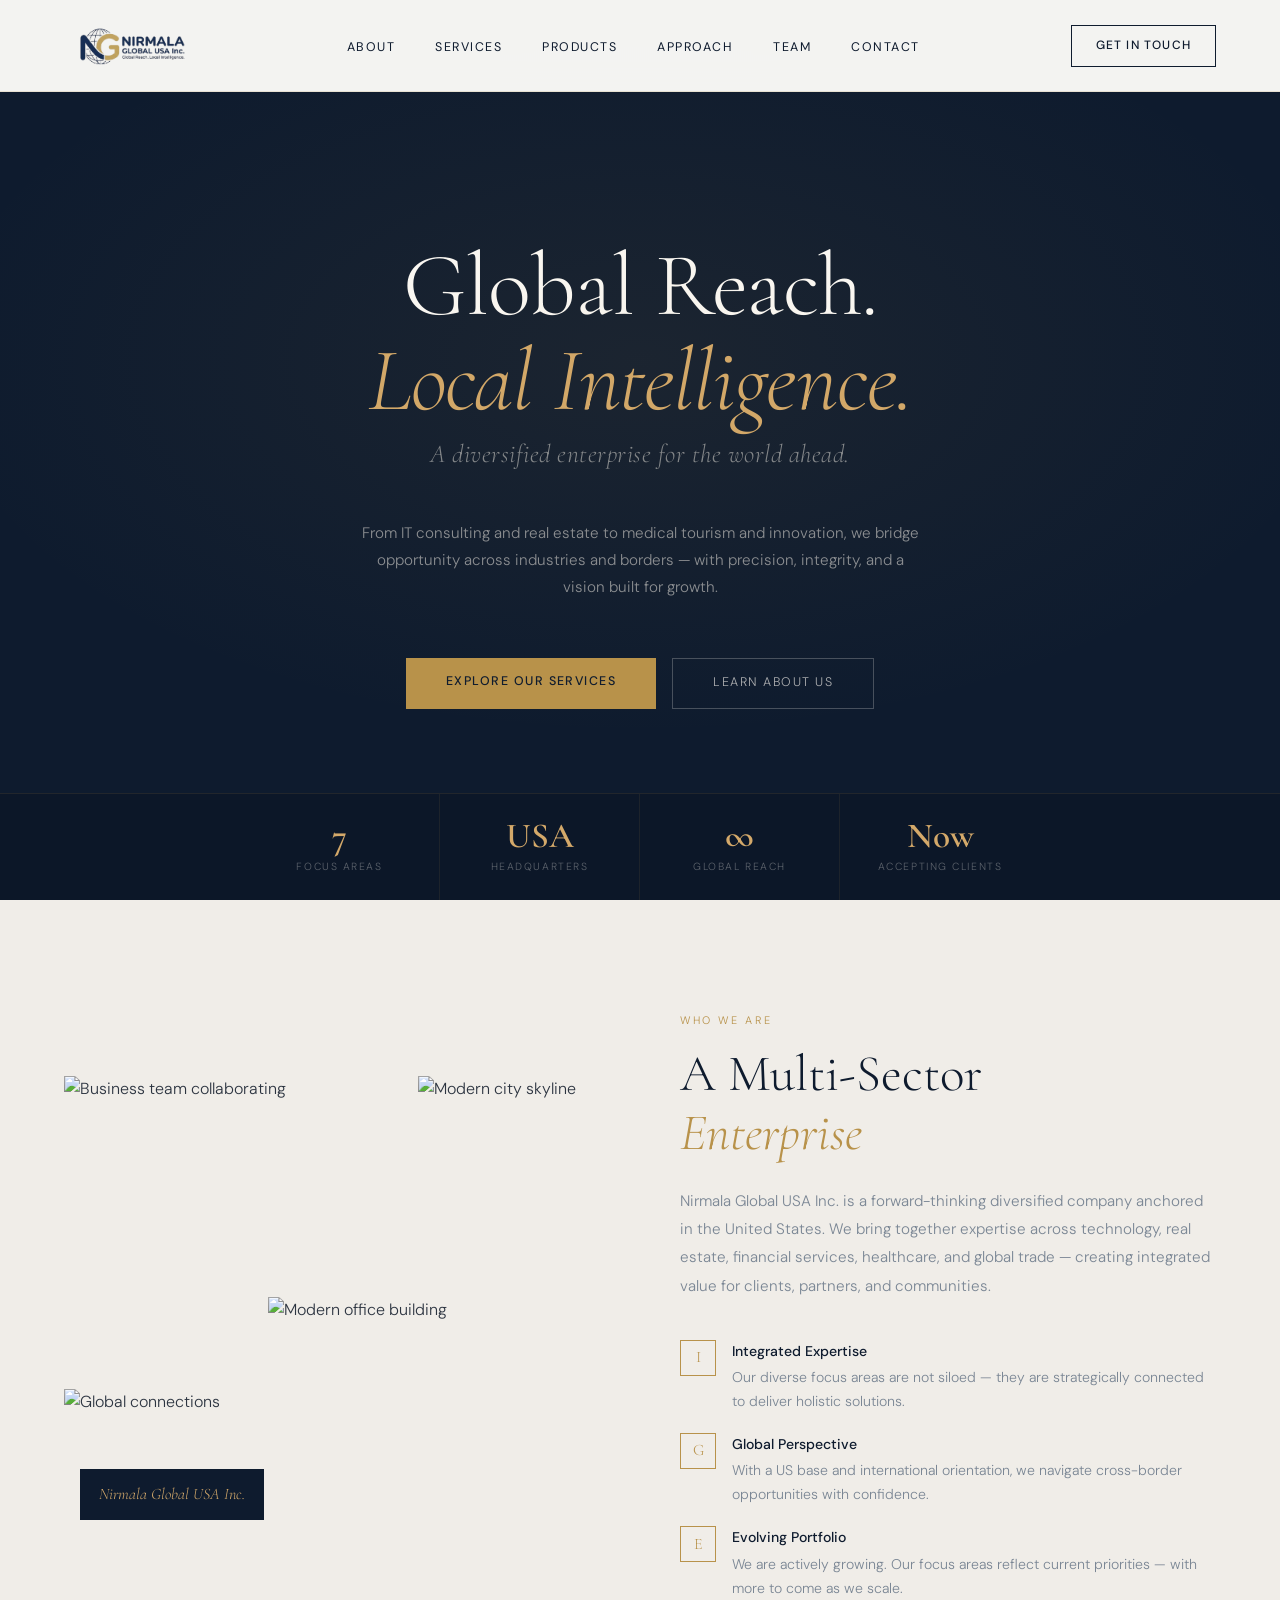
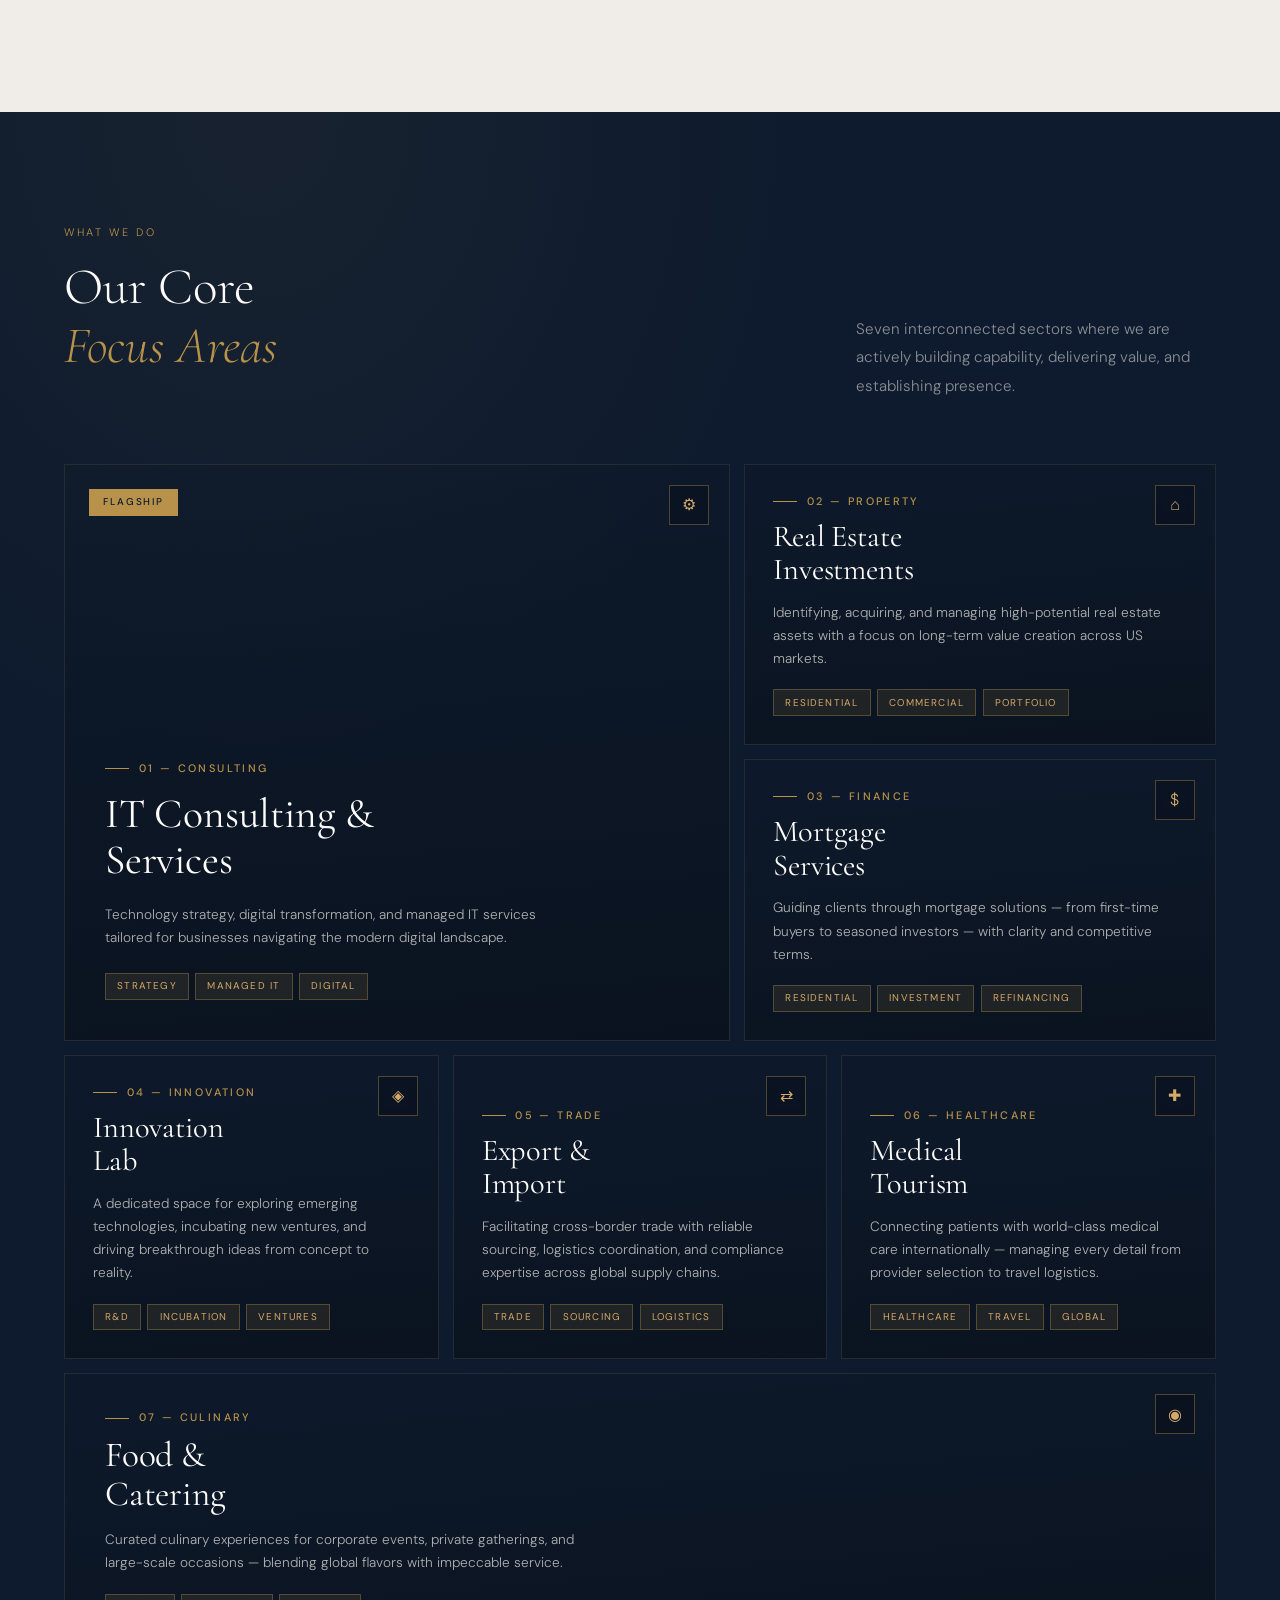
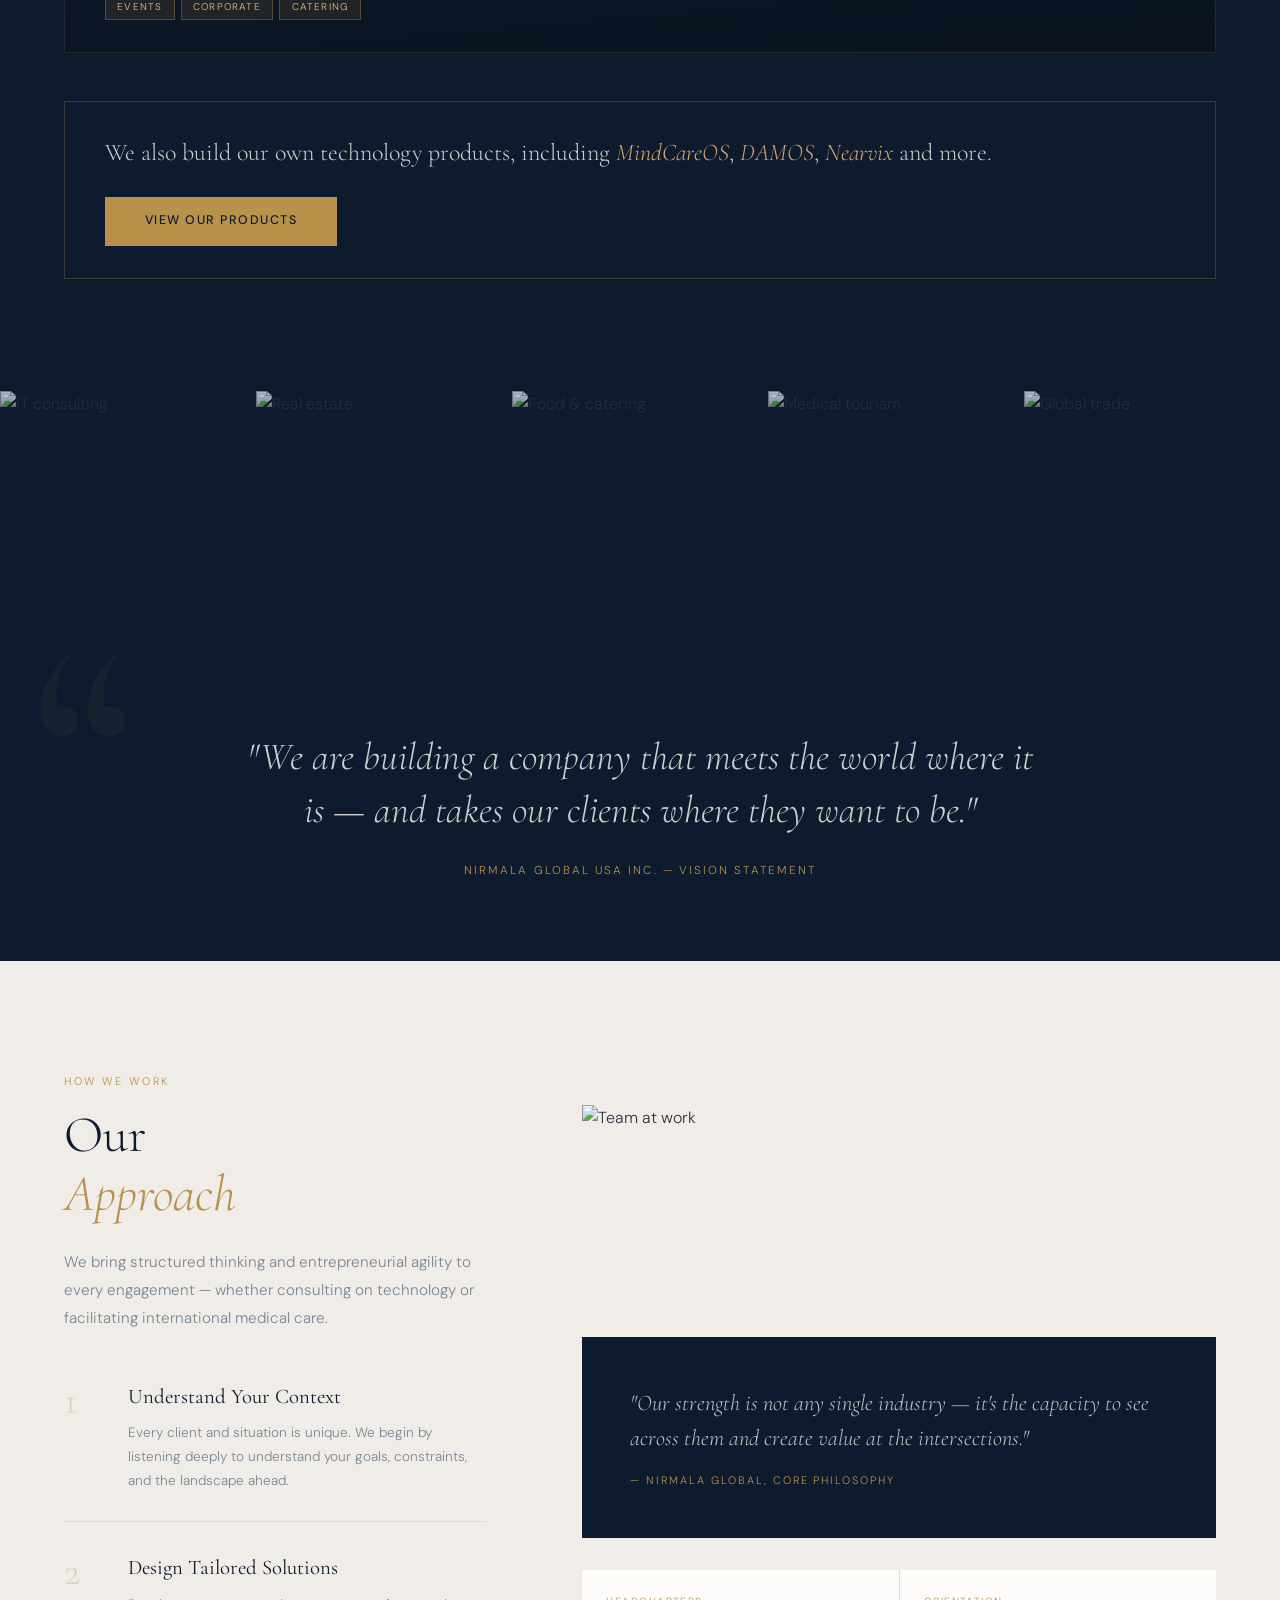
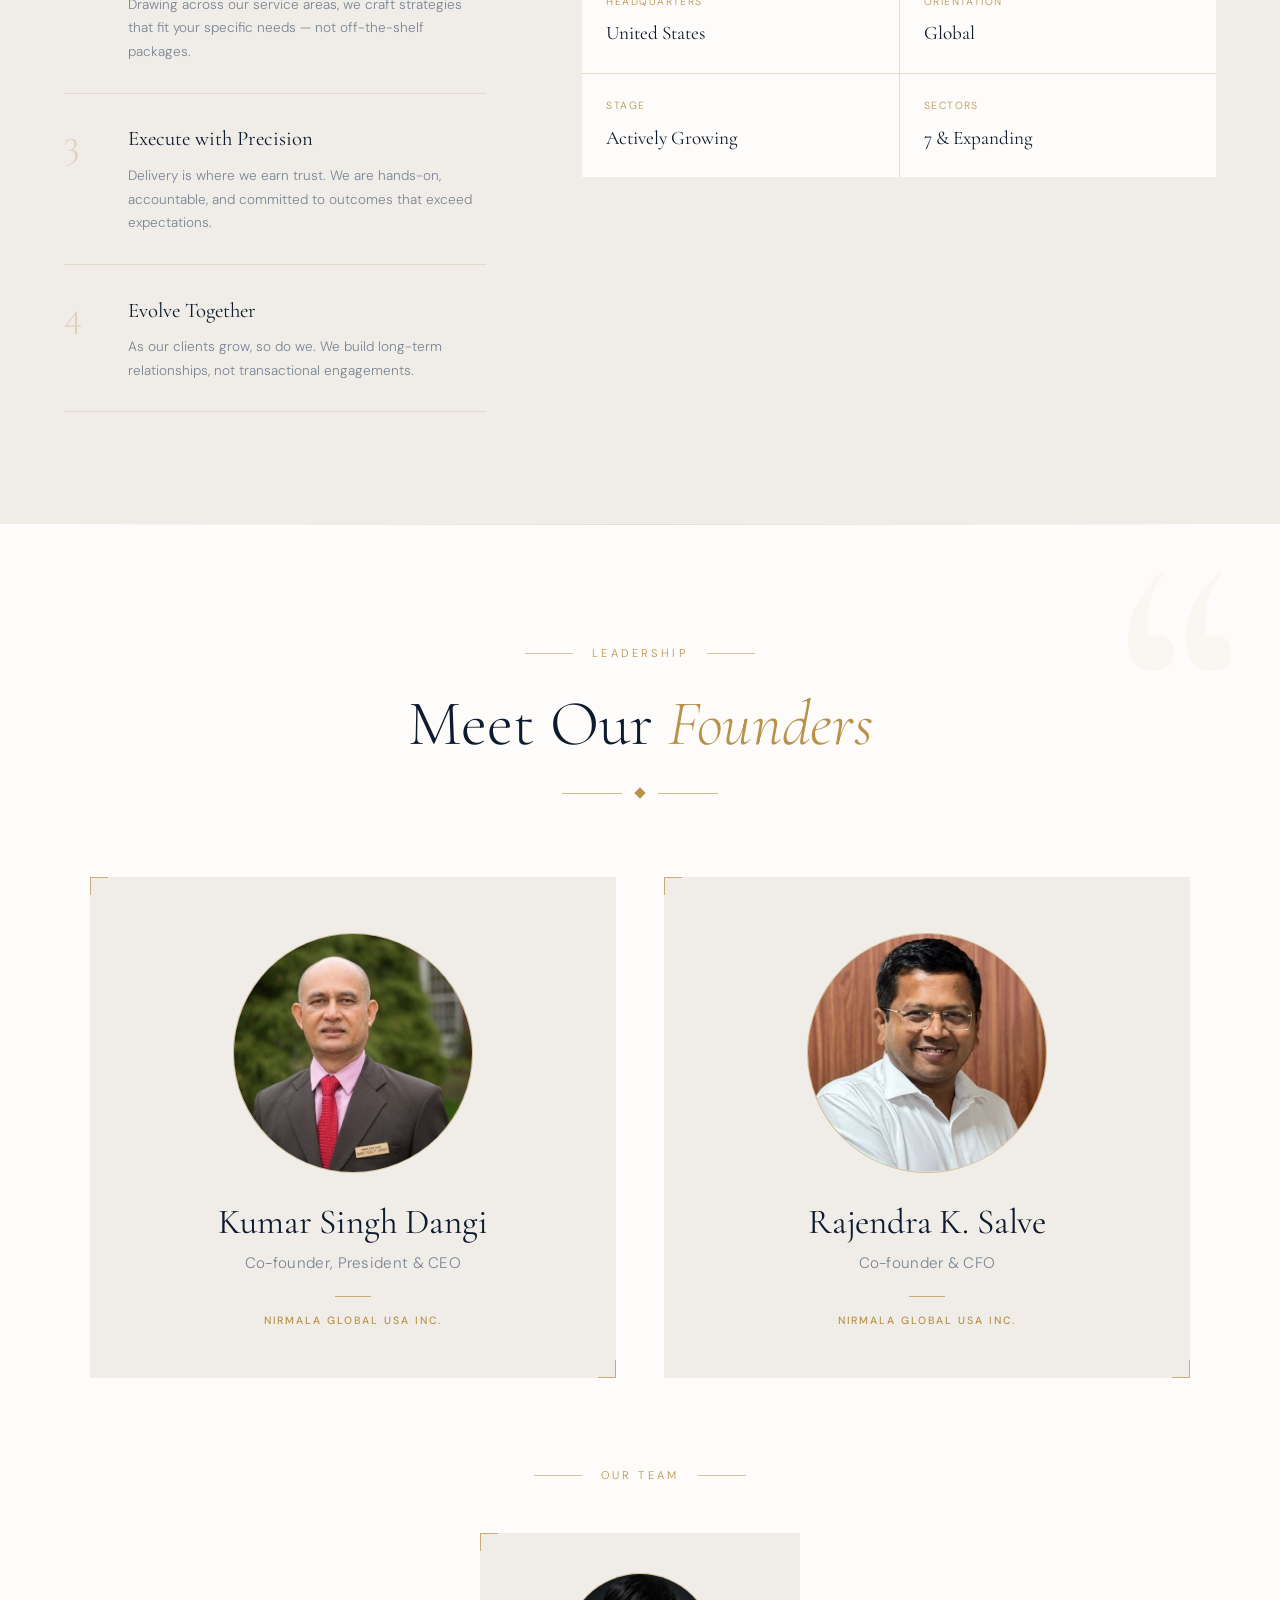
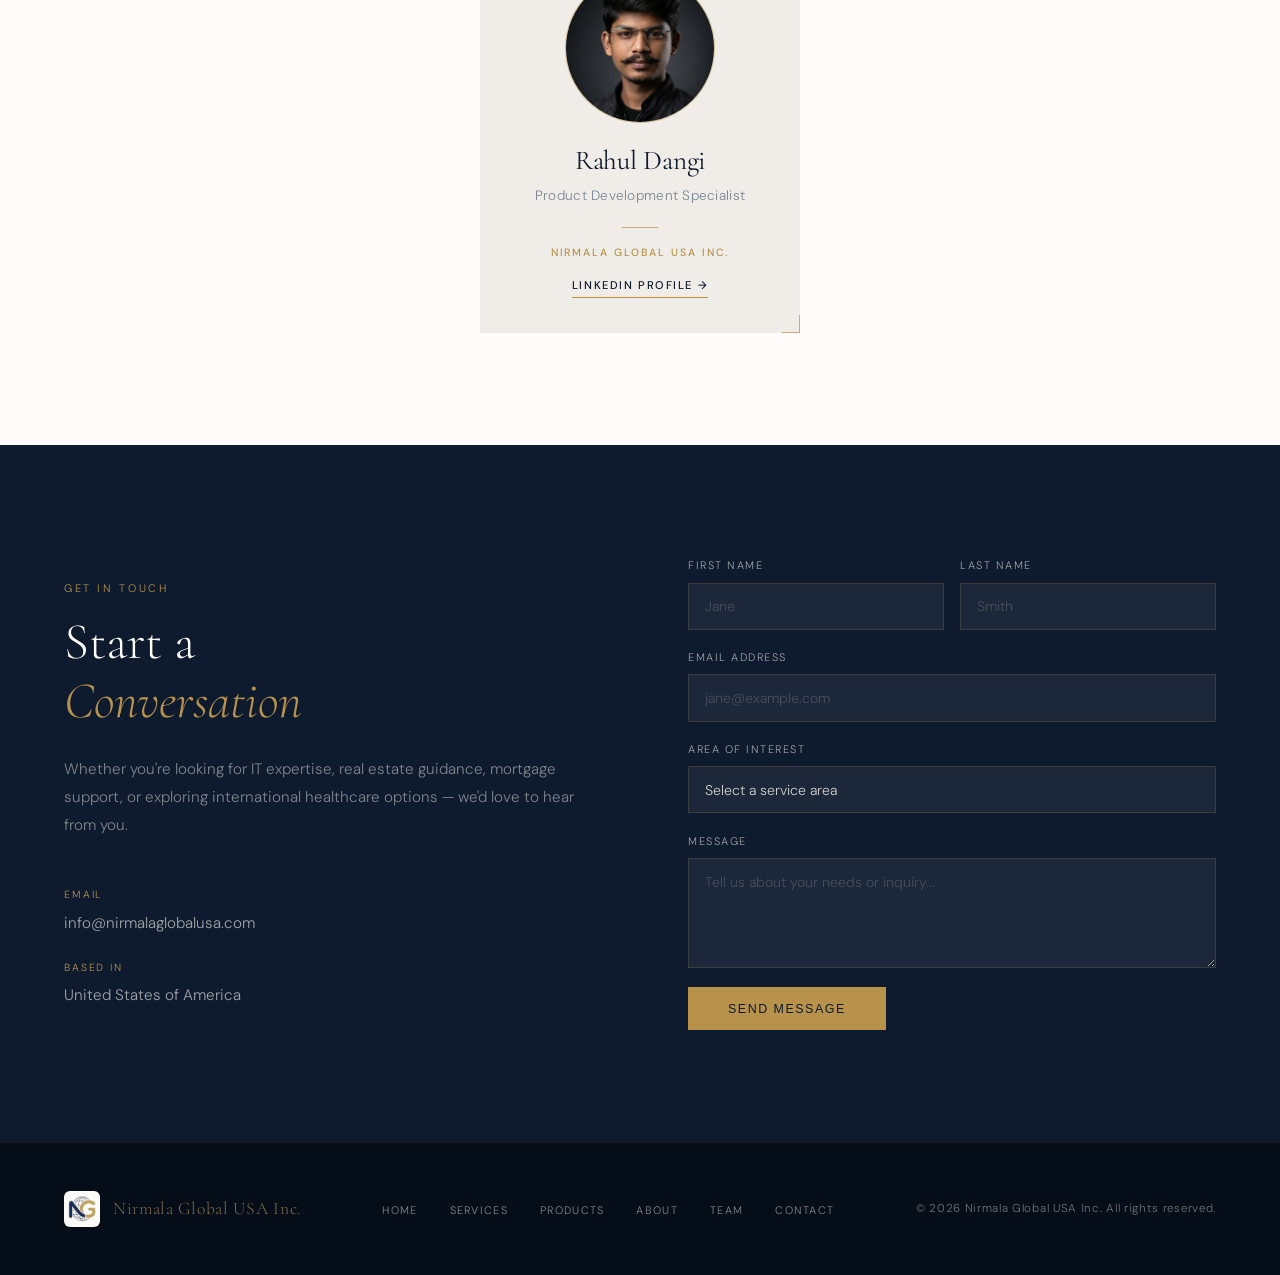
==== commit 6da3d517: "Use info@nirmalaglobalusa.com as contact email Co-Authored-By: Claude Opus 5.5 <noreply@anthropic.co" ====
--- a/index.html
+++ b/index.html
@@ -458,7 +458,7 @@
     <div class="contact-details">
       <div>
         <div class="contact-detail-label">Email</div>
-        <a class="contact-detail-value" href="mailto:info@nirmalaglobal.com">info@nirmalaglobal.com</a>
+        <a class="contact-detail-value" href="mailto:info@nirmalaglobalusa.com">info@nirmalaglobalusa.com</a>
       </div>
       <div>
         <div class="contact-detail-label">Based In</div>
@@ -472,7 +472,7 @@
       No backend: submitting opens the visitor's email app with the message
       pre-filled, addressed to data-email below. Change it in one place here.
     -->
-    <form class="contact-form" id="contact-form" data-email="info@nirmalaglobal.com" novalidate>
+    <form class="contact-form" id="contact-form" data-email="info@nirmalaglobalusa.com" novalidate>
       <div class="form-row">
         <div class="form-group">
           <label for="cf-first">First Name</label>
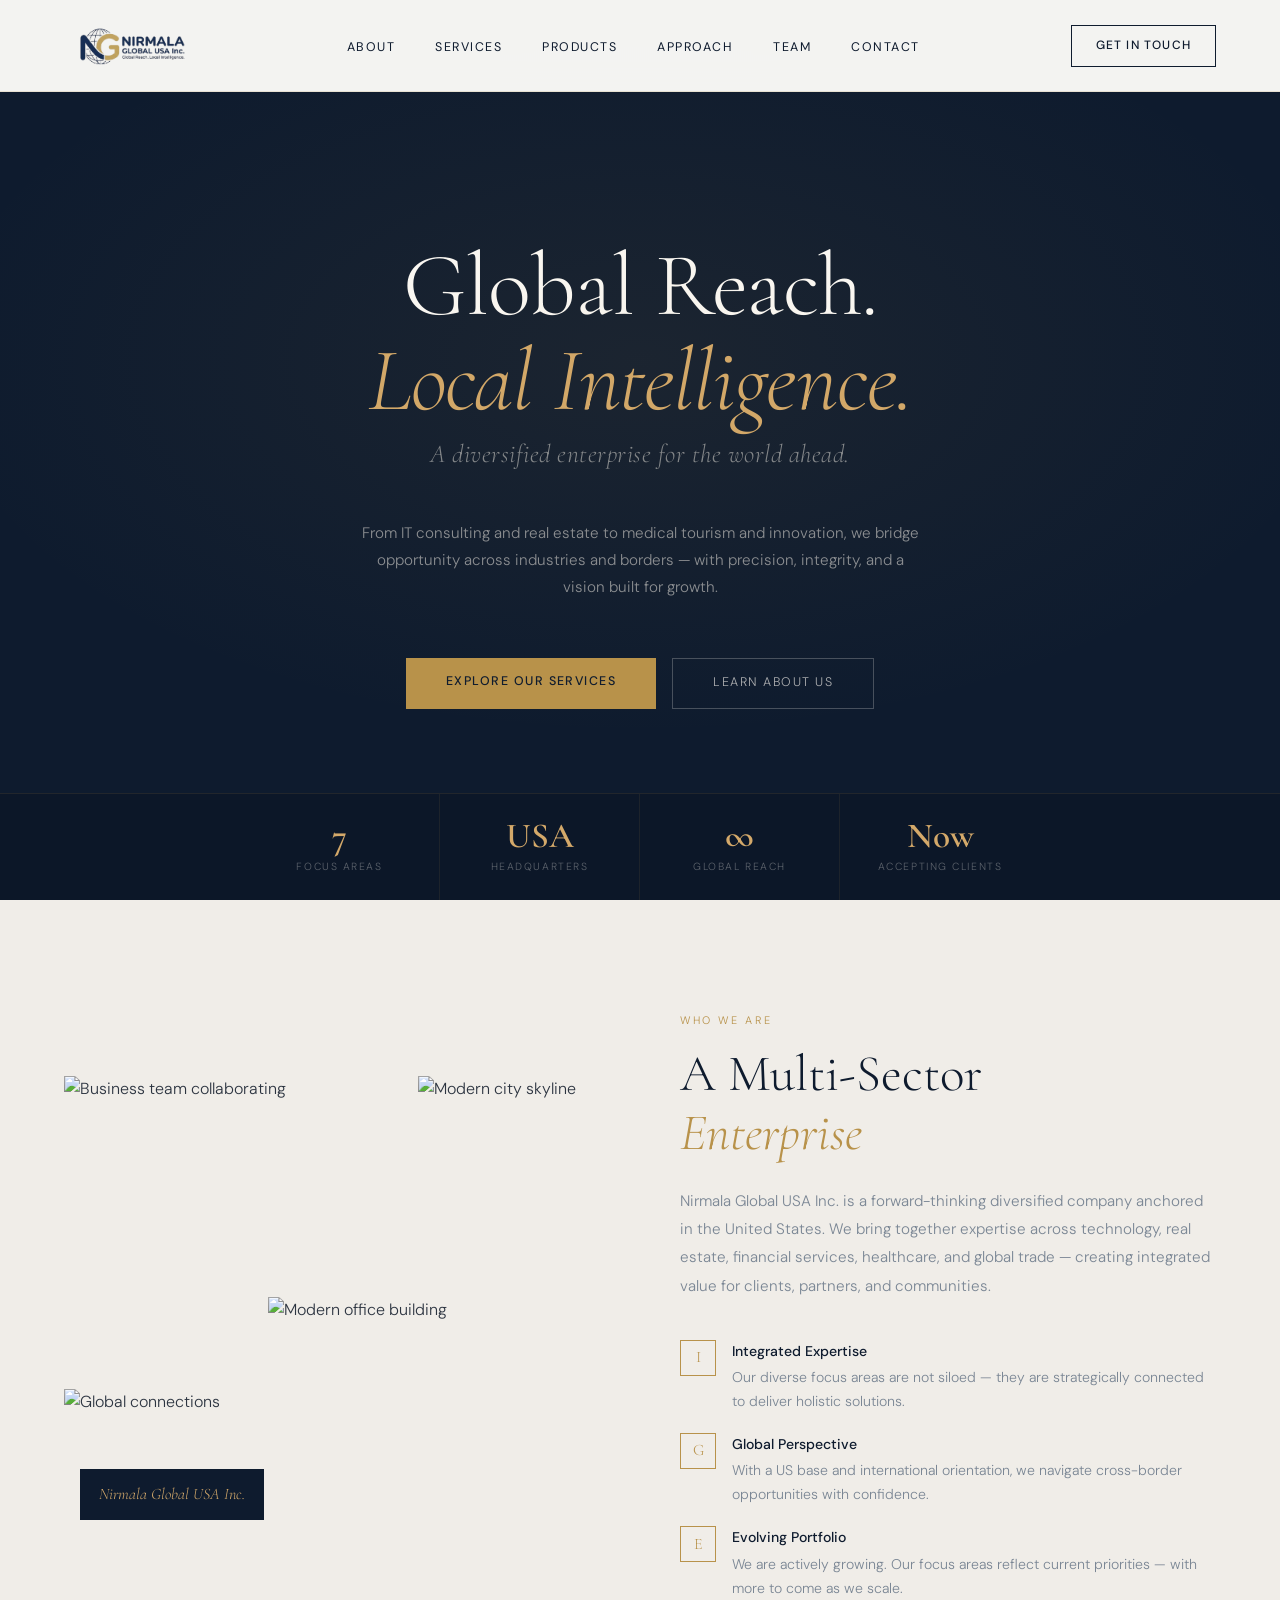
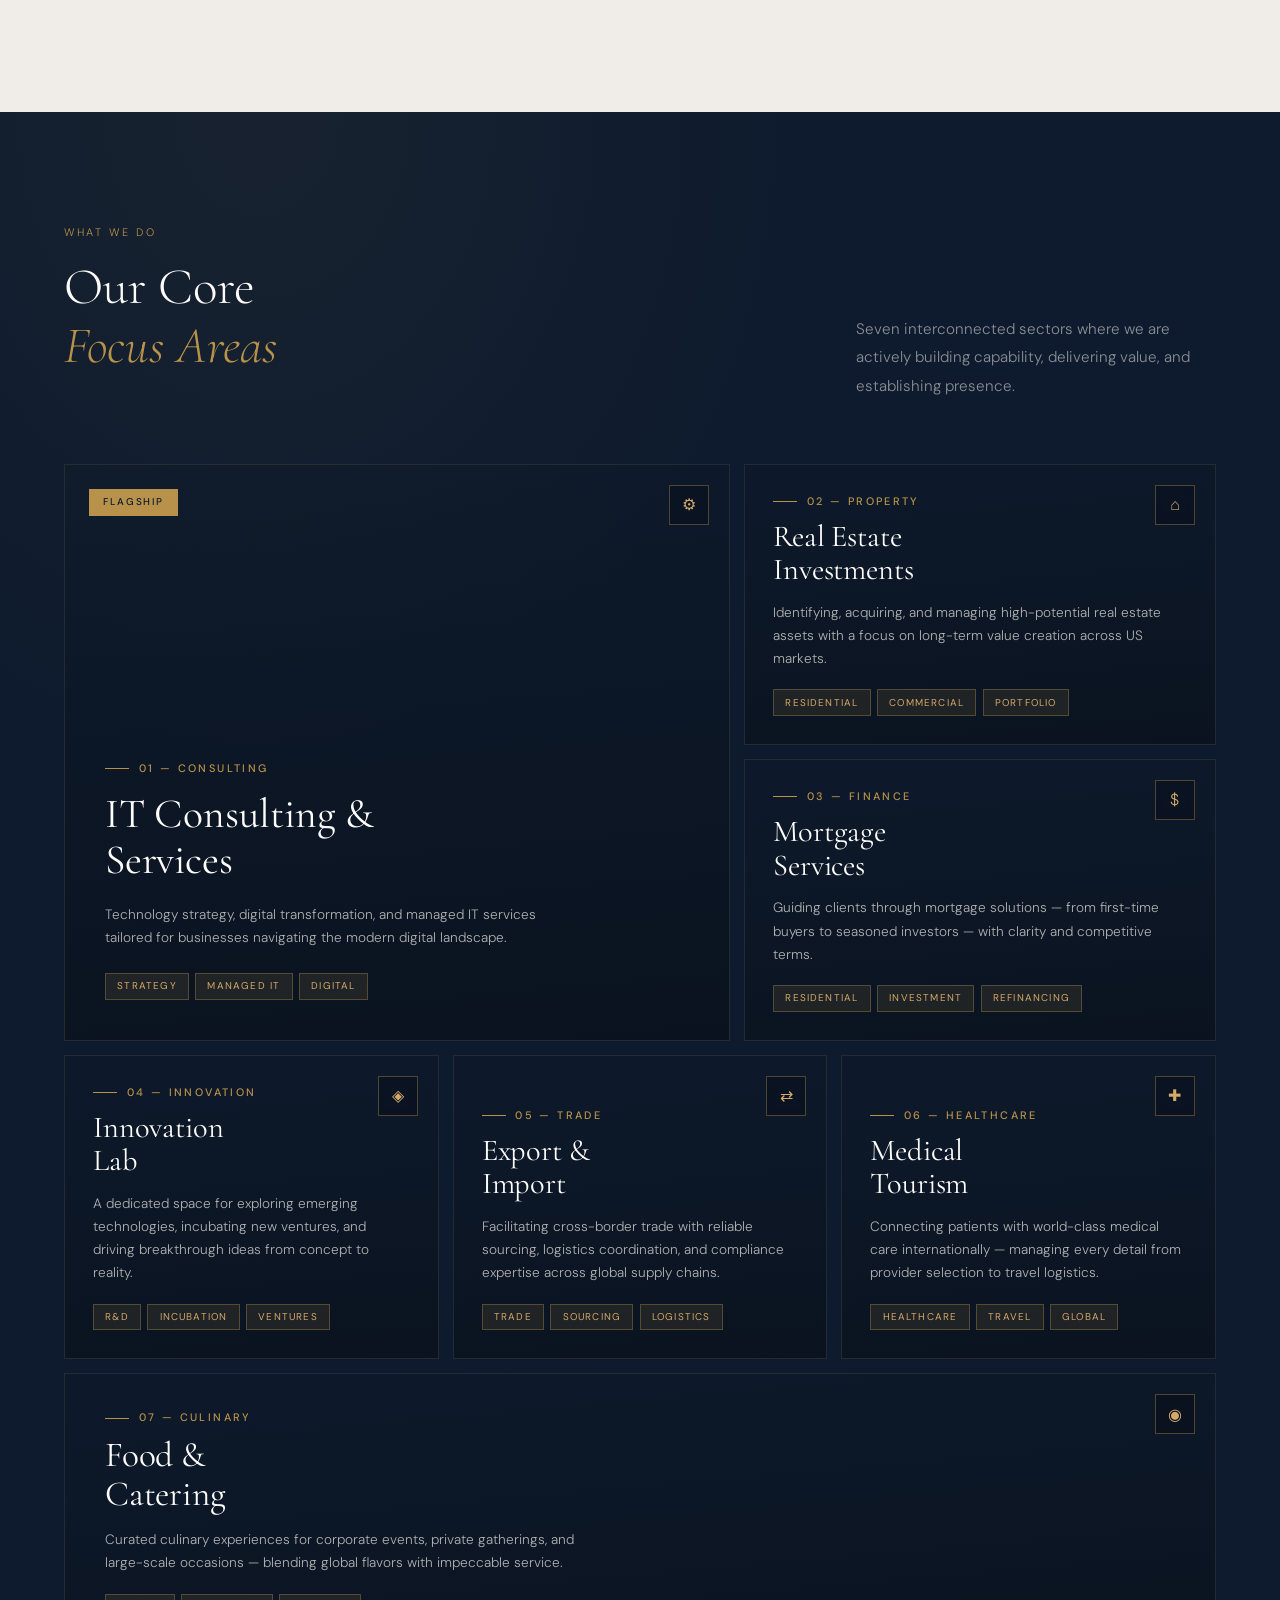
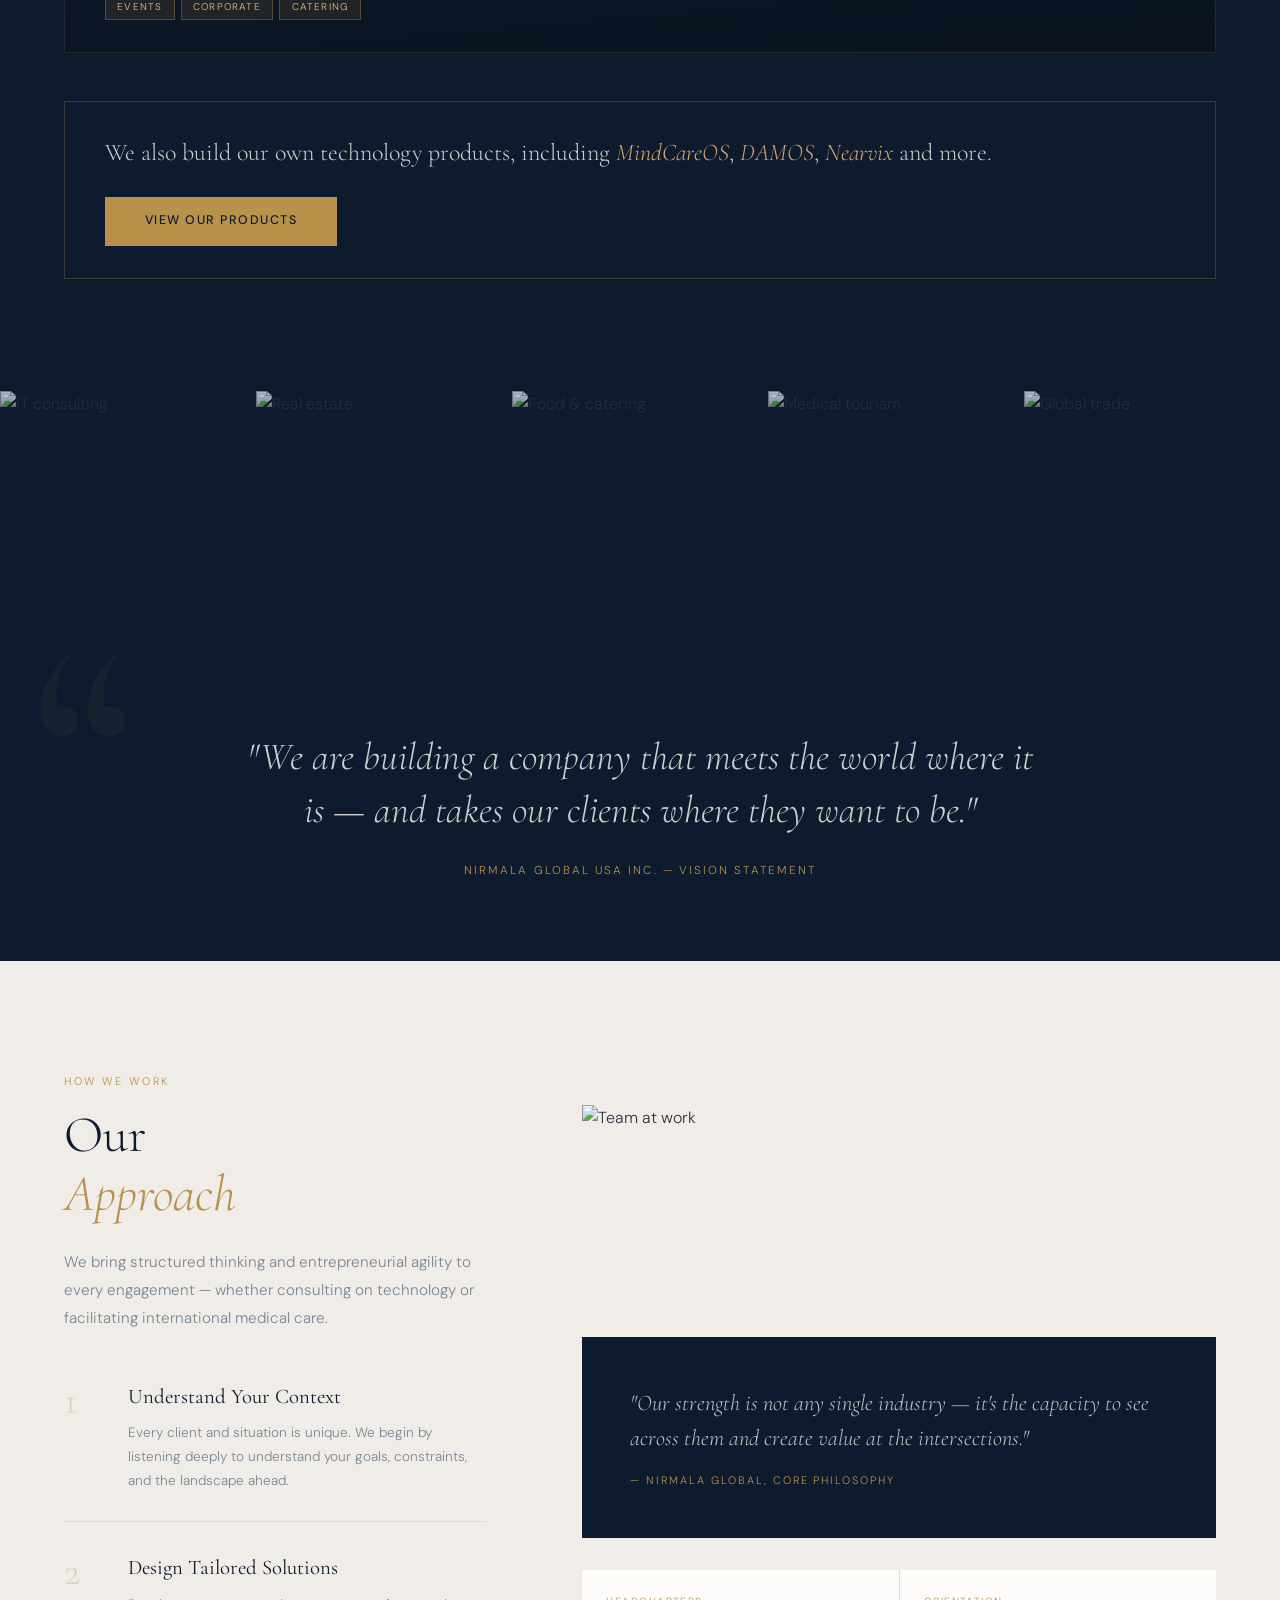
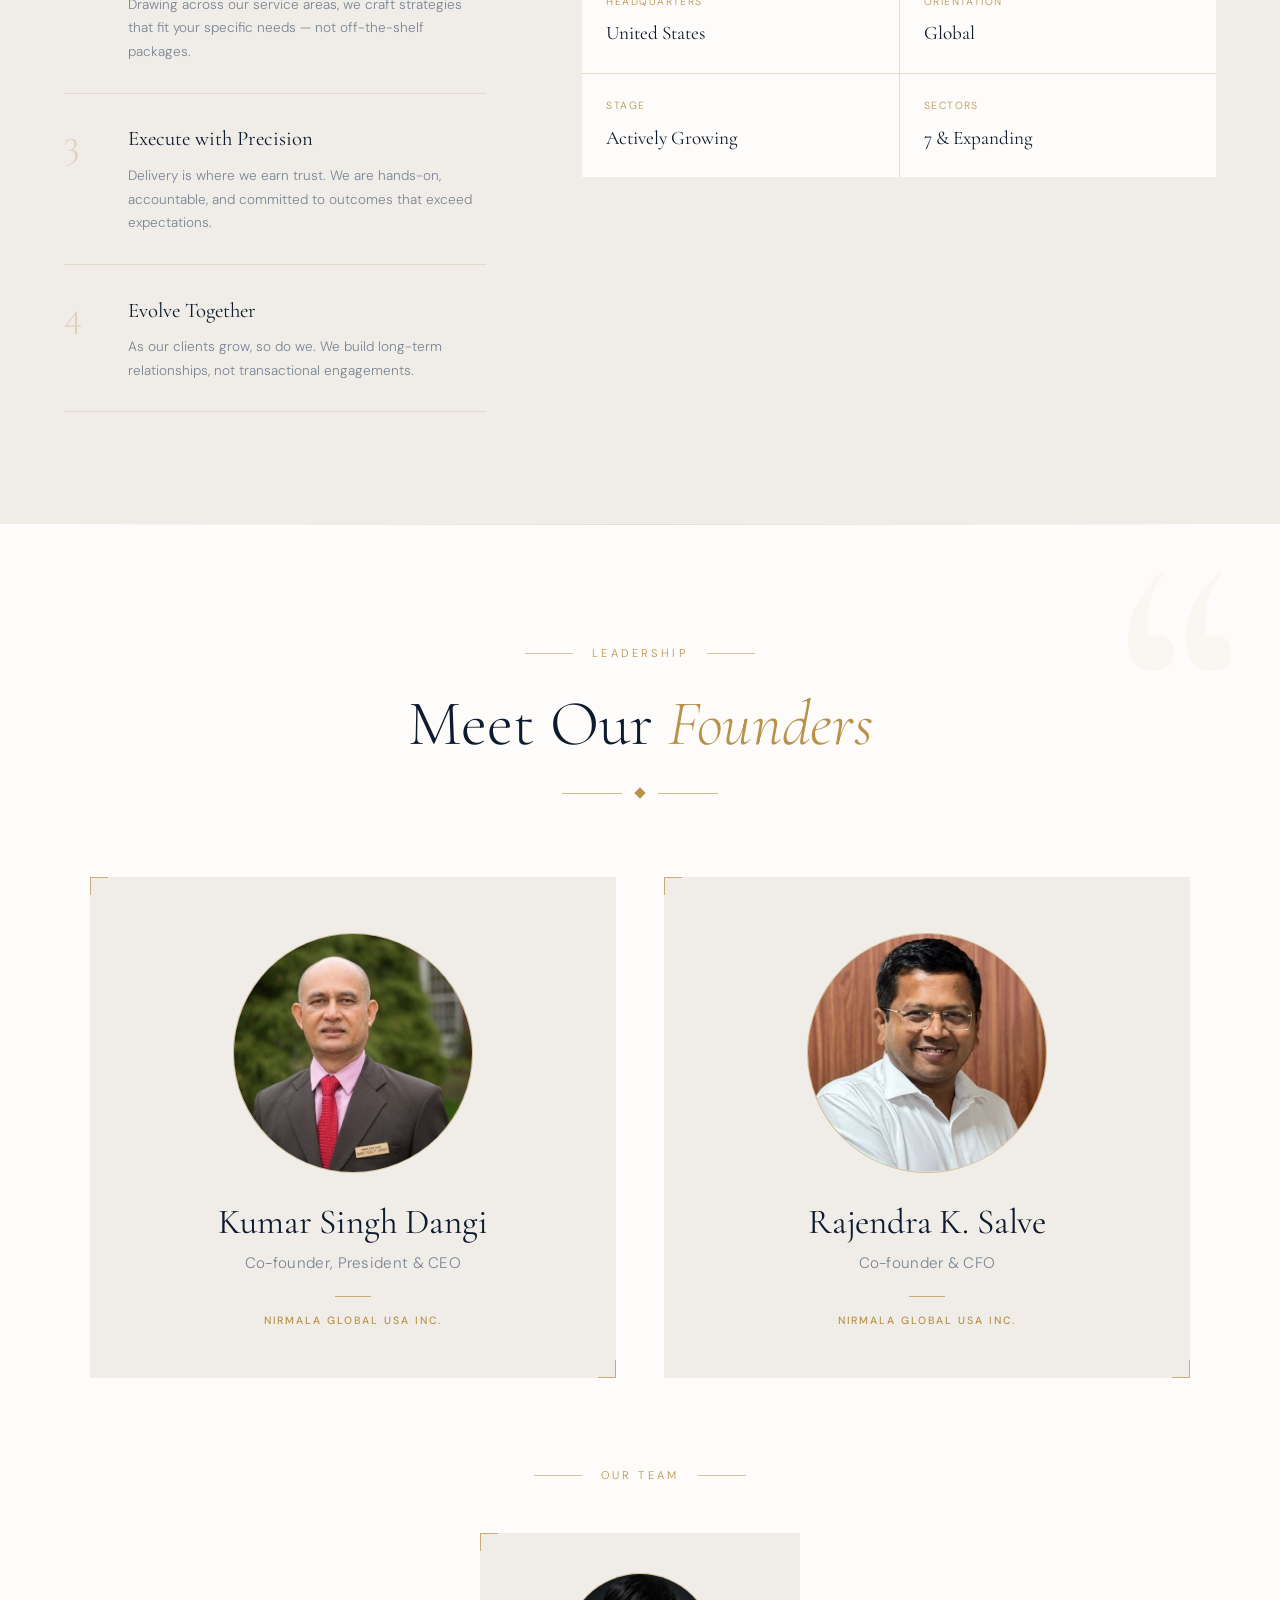
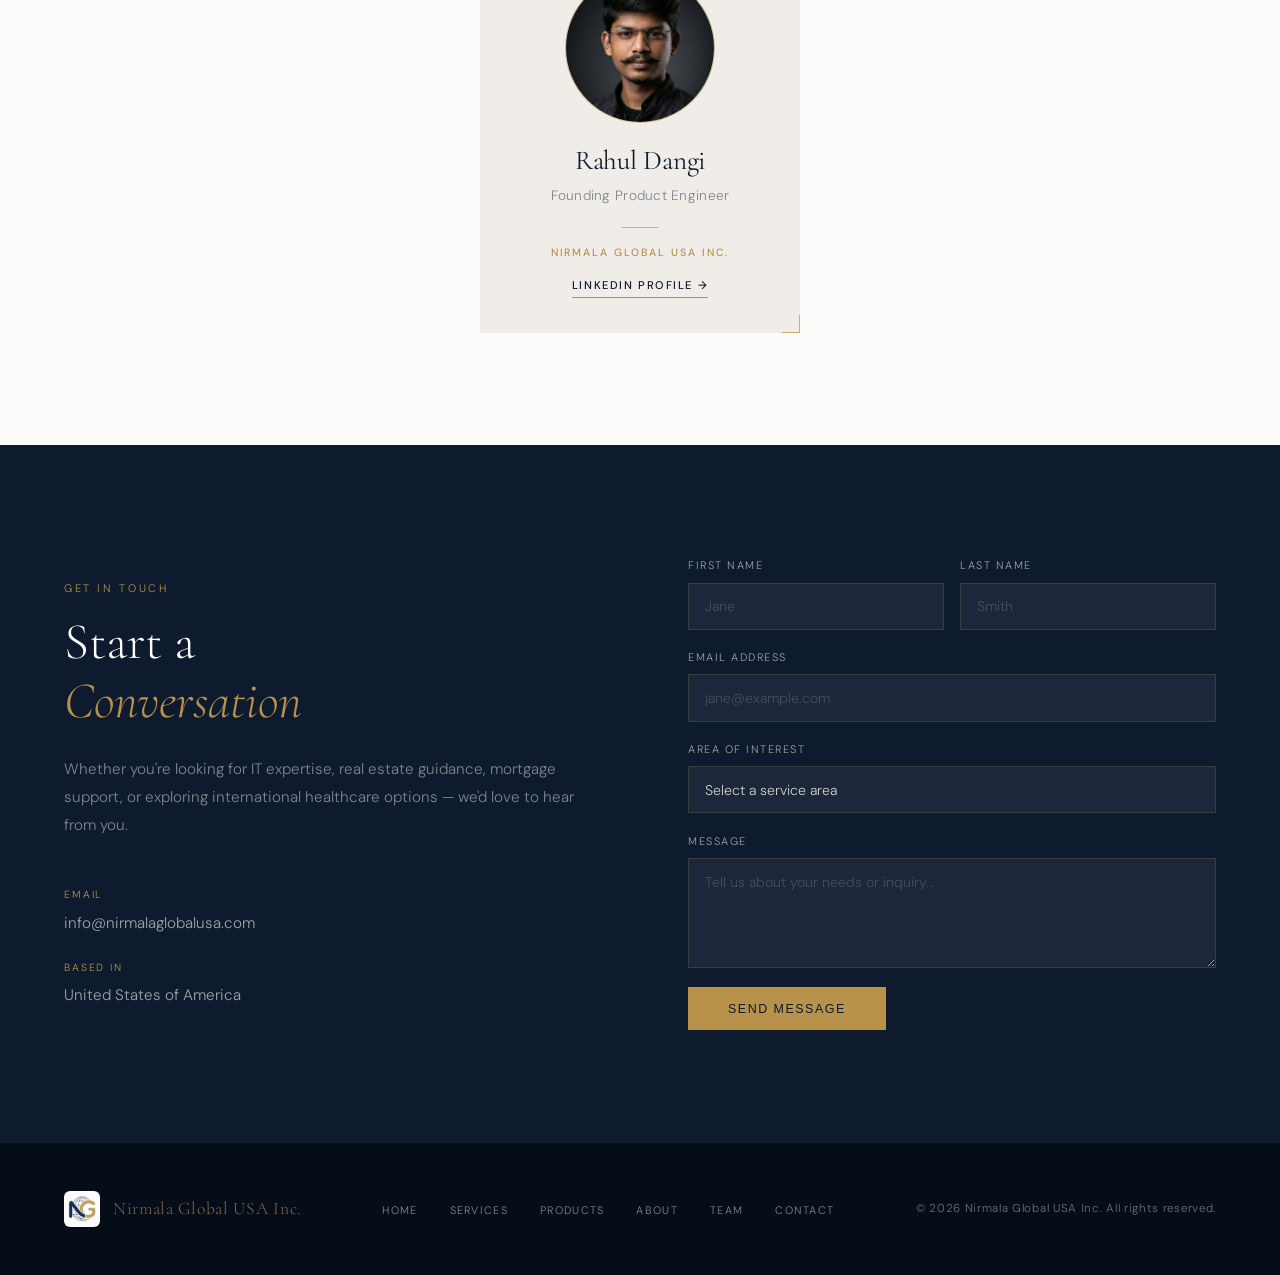
==== commit 10902d75: "Update Rahul Dangi's role to Founding Product Engineer Co-Authored-By: Claude Opus 5.5 <noreply@anth" ====
--- a/index.html
+++ b/index.html
@@ -436,7 +436,7 @@
       </div>
       <div class="team-card-body">
         <h3 class="team-name">Rahul Dangi</h3>
-        <div class="team-role">Product Development Specialist</div>
+        <div class="team-role">Founding Product Engineer</div>
         <div class="team-divider"></div>
         <div class="team-org">Nirmala Global USA Inc.</div>
         <a href="https://www.linkedin.com/in/rahul-dangi8962/" class="team-link" target="_blank" rel="noopener" aria-label="Rahul Dangi on LinkedIn">LinkedIn Profile →</a>
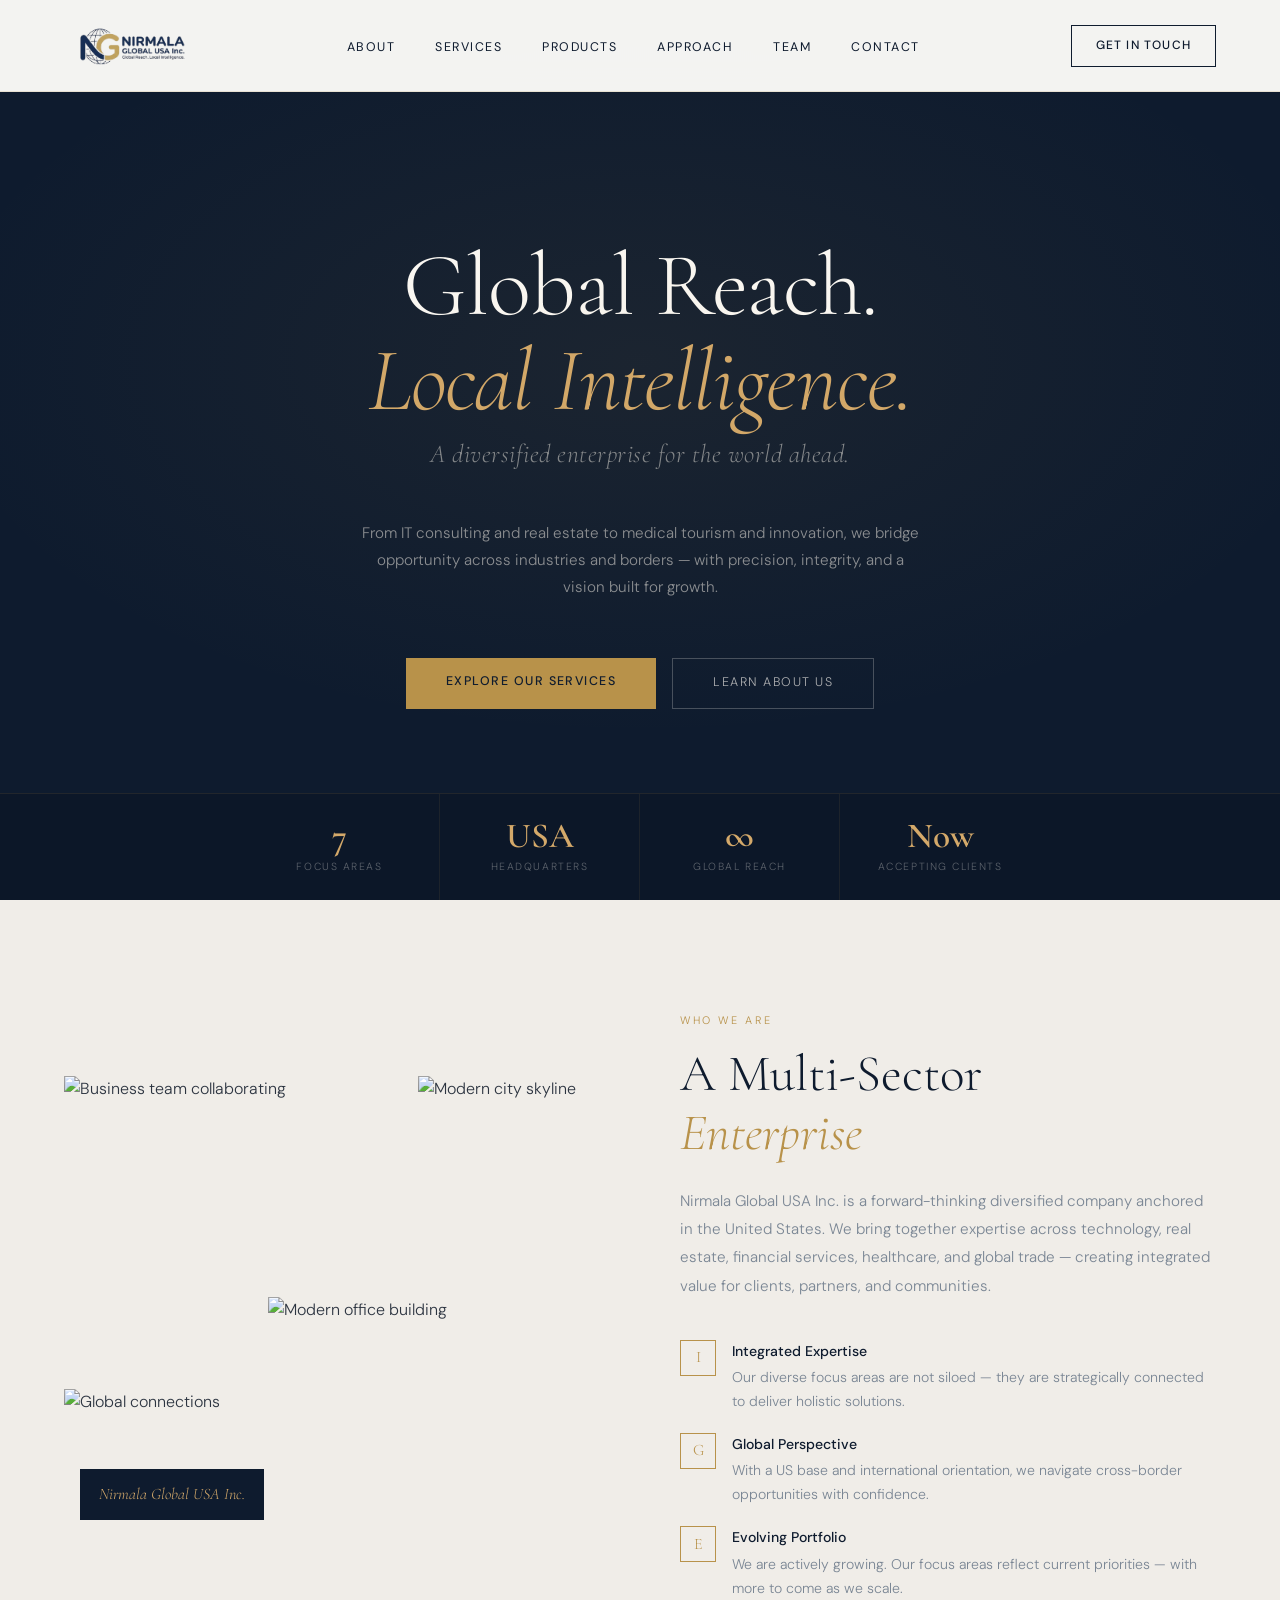
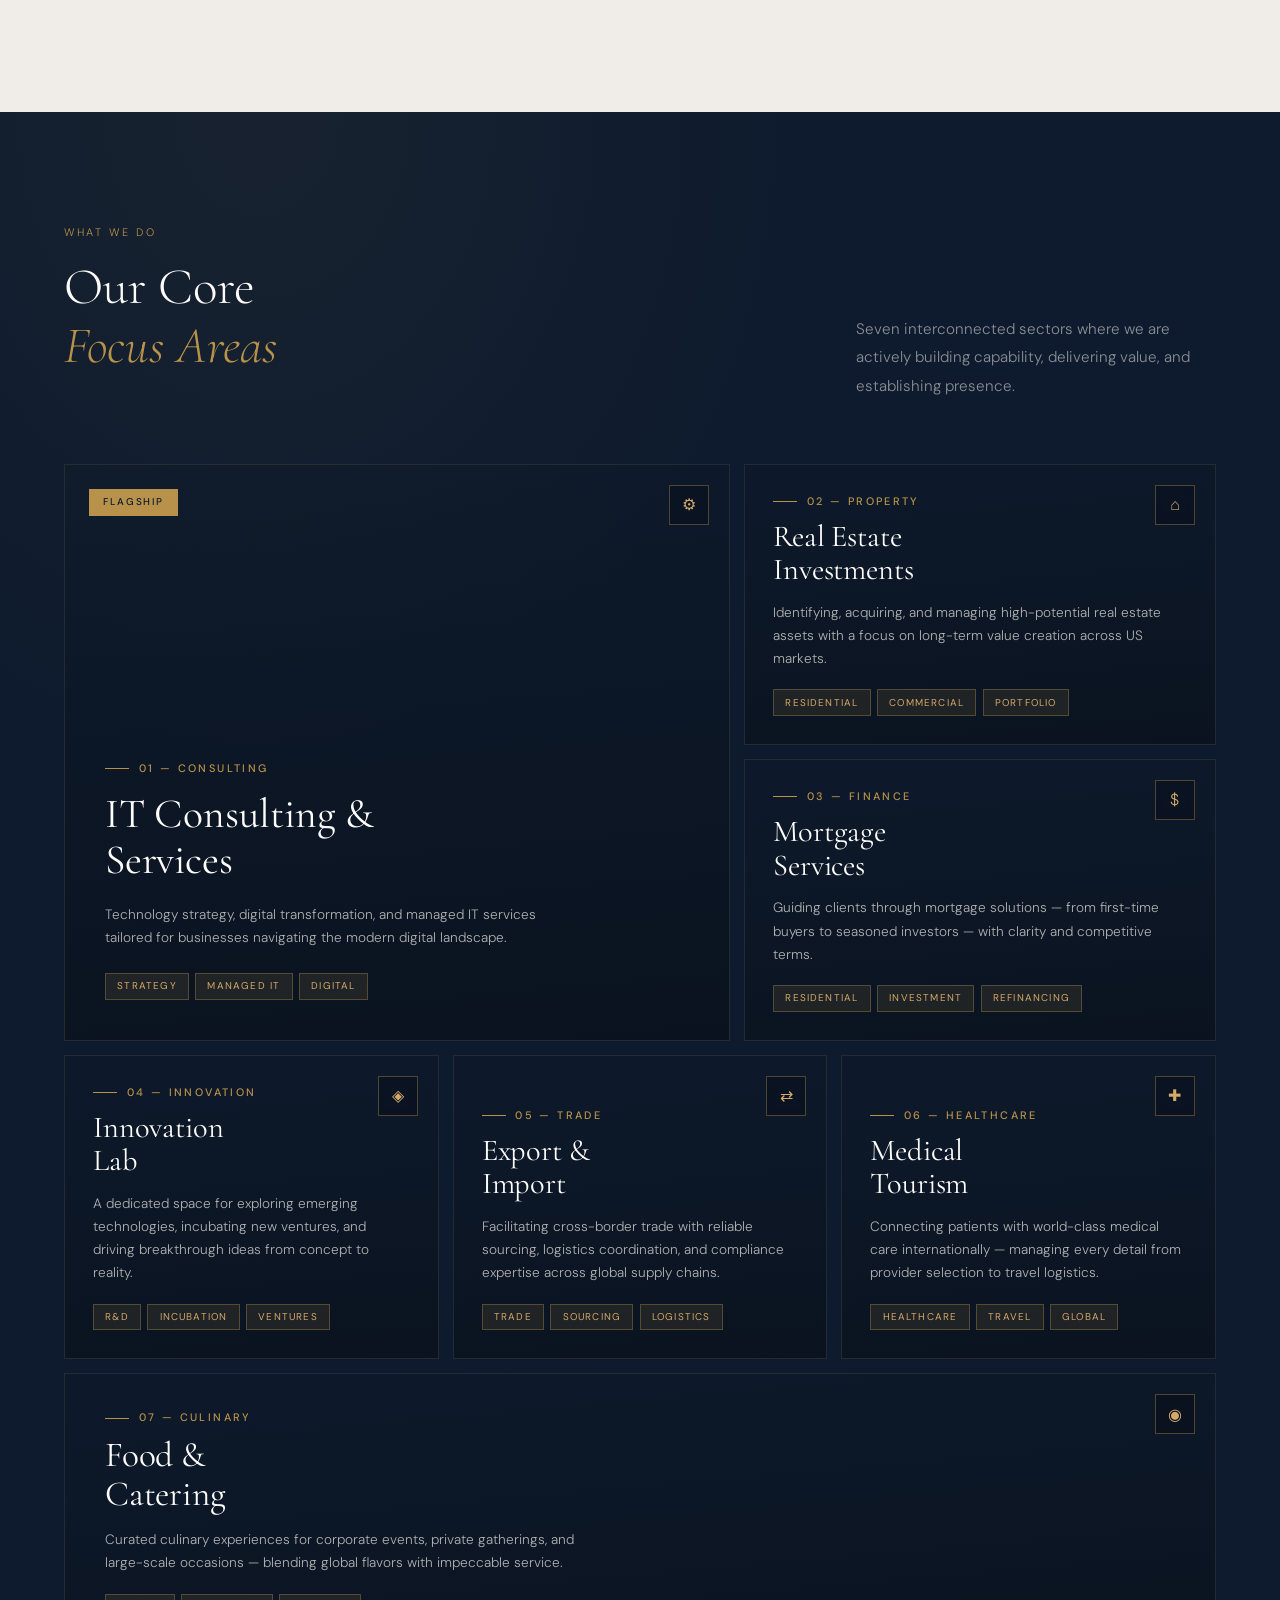
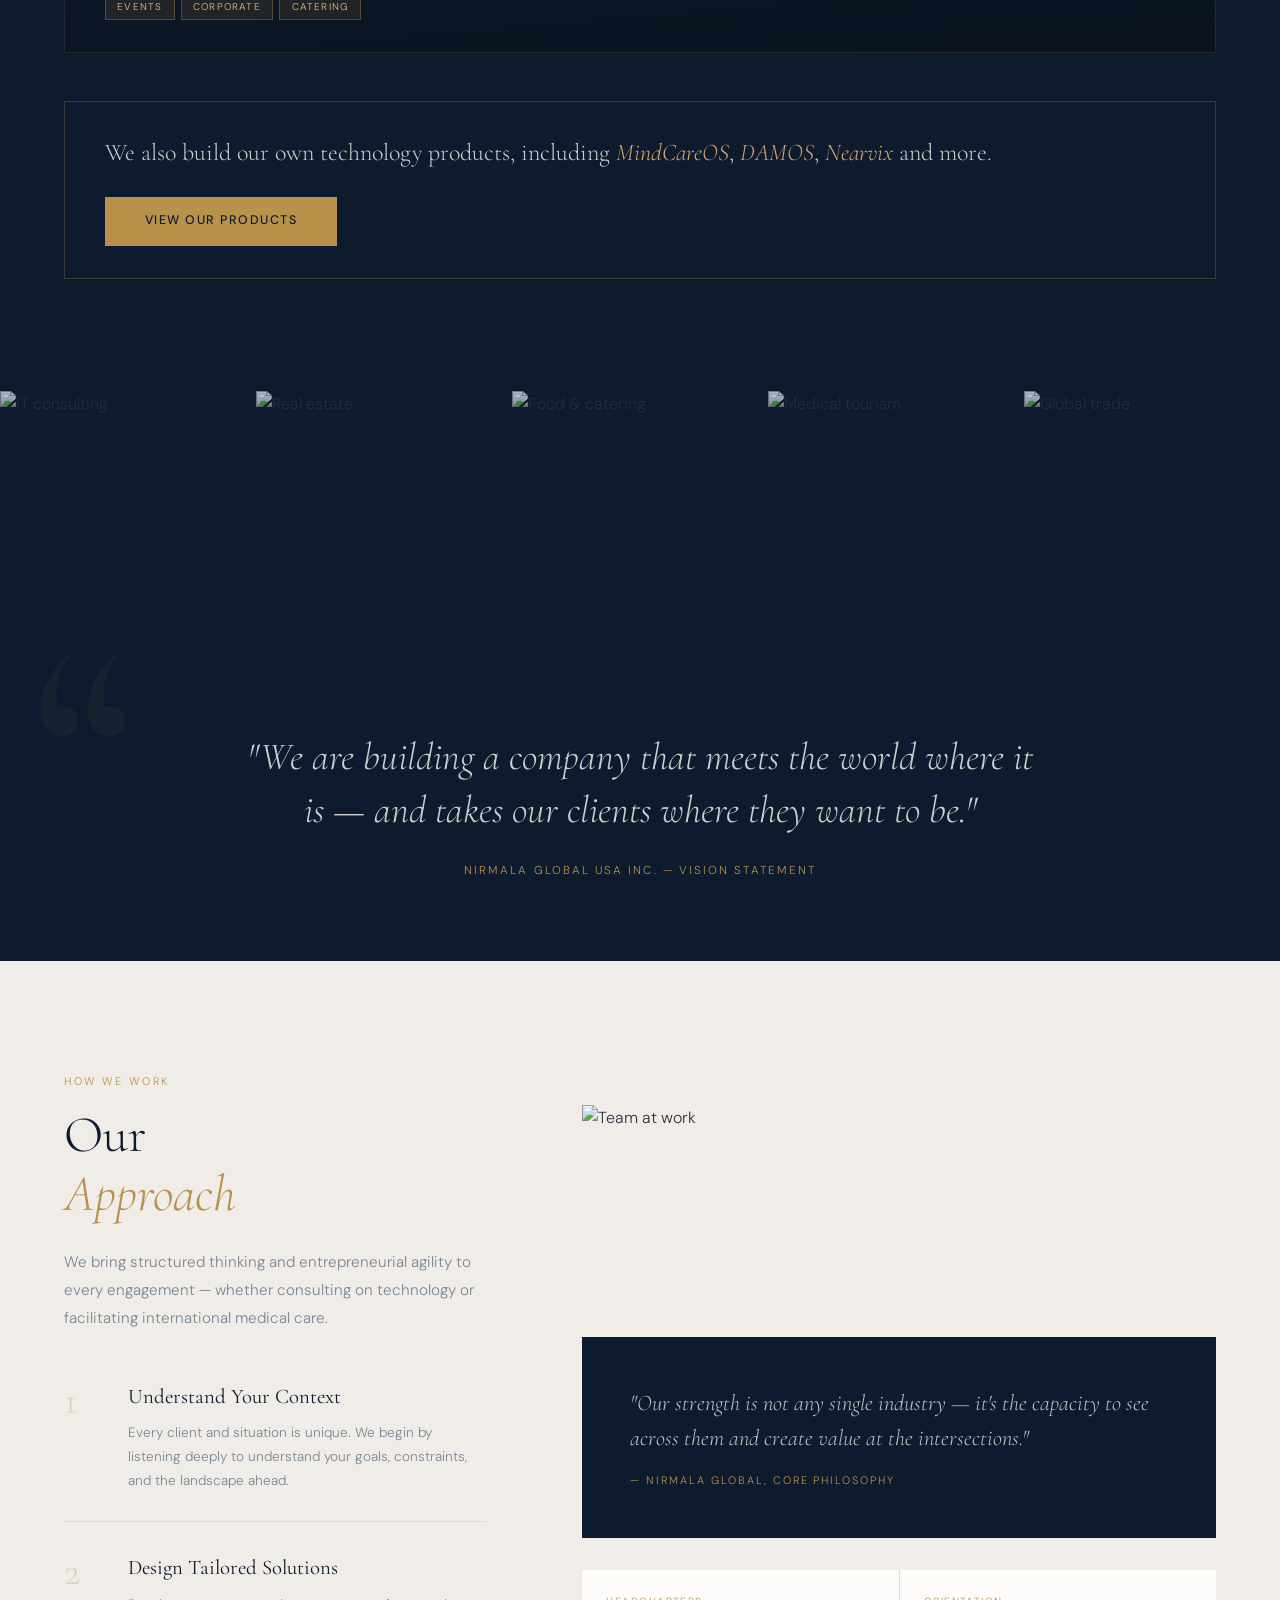
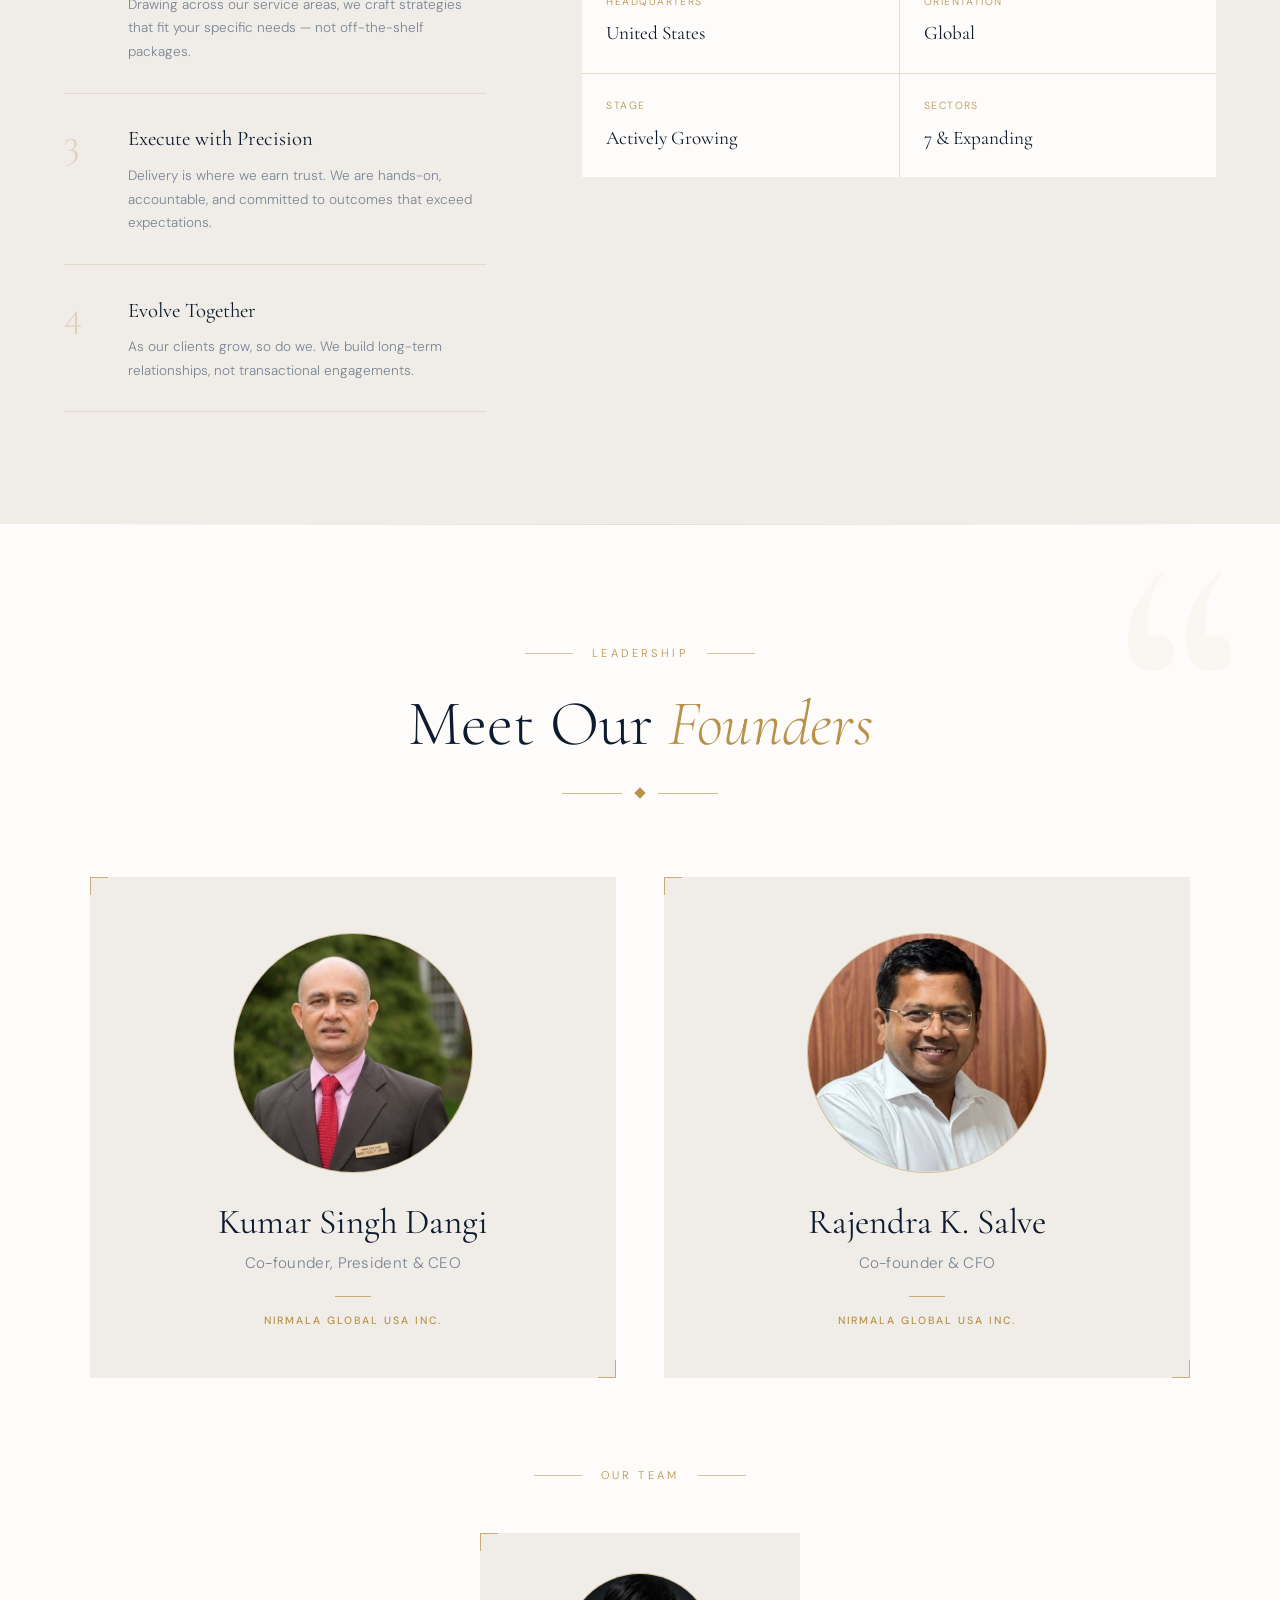
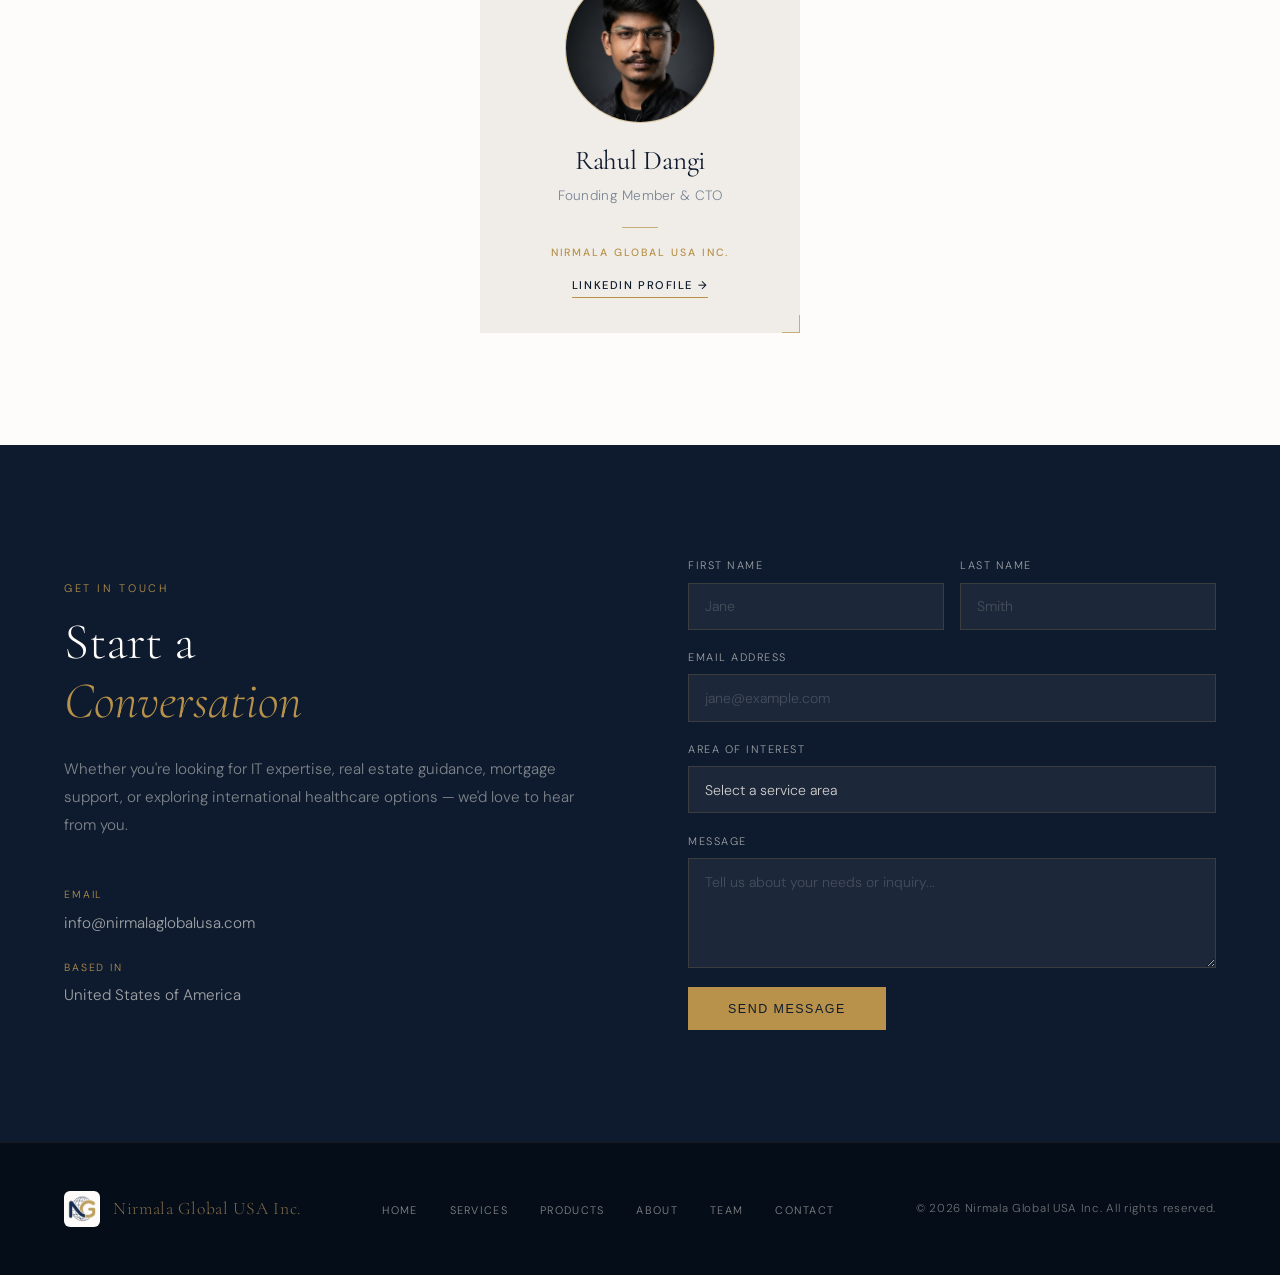
==== commit 1514afd8: "Update Rahul Dangi's role to Founding Member & CTO Co-Authored-By: Claude Opus 5.5 <noreply@anthropi" ====
--- a/index.html
+++ b/index.html
@@ -436,7 +436,7 @@
       </div>
       <div class="team-card-body">
         <h3 class="team-name">Rahul Dangi</h3>
-        <div class="team-role">Founding Product Engineer</div>
+        <div class="team-role">Founding Member &amp; CTO</div>
         <div class="team-divider"></div>
         <div class="team-org">Nirmala Global USA Inc.</div>
         <a href="https://www.linkedin.com/in/rahul-dangi8962/" class="team-link" target="_blank" rel="noopener" aria-label="Rahul Dangi on LinkedIn">LinkedIn Profile →</a>
